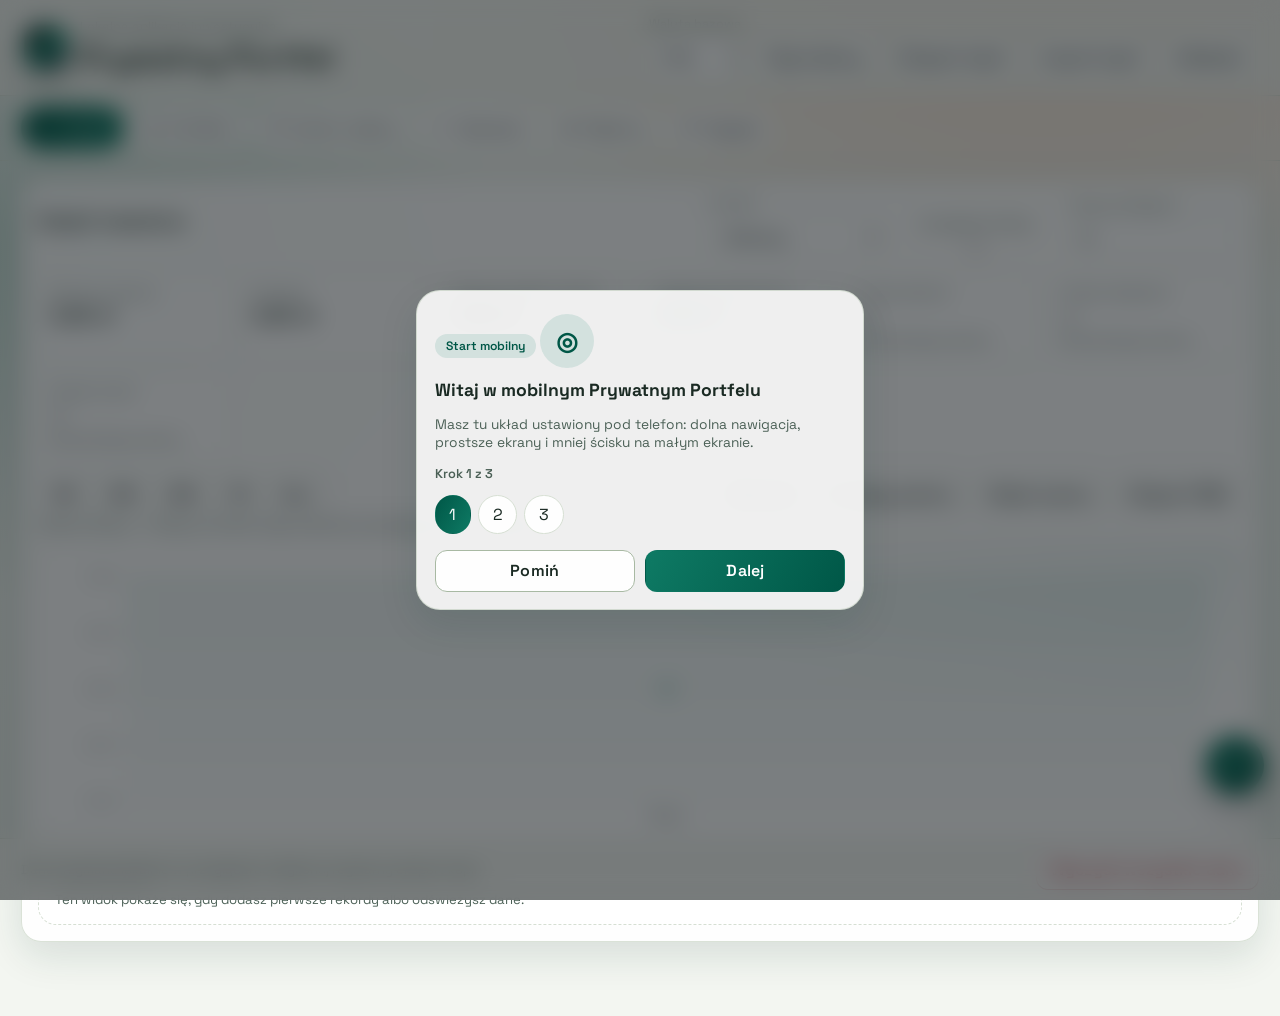
==== web/index.html @ e9236892 "mobile: polish header and launcher icon" ====
<!doctype html>
<html lang="pl">
  <head>
    <meta charset="UTF-8" />
    <meta name="viewport" content="width=device-width, initial-scale=1.0" />
    <title>Prywatny Portfel</title>
    <link rel="preconnect" href="https://fonts.googleapis.com" />
    <link rel="preconnect" href="https://fonts.gstatic.com" crossorigin />
    <link
      href="https://fonts.googleapis.com/css2?family=Space+Grotesk:wght@400;500;700&family=IBM+Plex+Mono:wght@400;500&display=swap"
      rel="stylesheet"
    />
    <link rel="stylesheet" href="styles.css" />
  </head>
  <body>
    <div class="backdrop" aria-hidden="true"></div>
    <div id="appLoadingOverlay" class="app-loading-overlay" aria-live="polite">
      <div class="app-loading-card">
        <span class="app-loading-badge">Uruchamianie mobilki</span>
        <strong>Ładuję Twój portfel…</strong>
        <div class="skeleton-grid">
          <span class="skeleton-line"></span>
          <span class="skeleton-line short"></span>
          <span class="skeleton-card"></span>
          <span class="skeleton-card"></span>
          <span class="skeleton-card"></span>
        </div>
      </div>
    </div>
    <header class="topbar">
      <div class="brand">
        <span class="brand-mark" aria-hidden="true">P</span>
        <p class="eyebrow">Lokalna aplikacja inwestycyjna</p>
        <h1>Prywatny Portfel</h1>
      </div>
      <div class="topbar-actions">
        <label class="control">
          <span>Waluta bazowa</span>
          <select id="baseCurrencySelect">
            <option value="PLN">PLN</option>
            <option value="EUR">EUR</option>
            <option value="USD">USD</option>
            <option value="GBP">GBP</option>
            <option value="CHF">CHF</option>
          </select>
        </label>
        <button id="themeToggleBtn" class="btn secondary topbar-icon-btn" type="button" aria-pressed="false">Tryb ciemny</button>
        <button id="exportBackupBtn" class="btn secondary topbar-utility-btn">Eksport kopii</button>
        <label class="btn secondary file-btn">
          Import kopii
          <input id="importBackupInput" type="file" accept="application/json" />
        </label>
        <button id="refreshQuotesBtn" class="btn secondary topbar-icon-btn">Odśwież</button>
      </div>
    </header>

    <nav class="tabs" id="tabs">
      <button class="tab active" data-view="dashboardView" data-icon-key="dashboard">
        <span class="tab-icon" aria-hidden="true">◌</span>
        <span class="tab-label">Kokpit</span>
      </button>
      <button class="tab" data-view="portfoliosView" data-icon-key="portfolios">
        <span class="tab-icon" aria-hidden="true">◌</span>
        <span class="tab-label">Portfele</span>
      </button>
      <button class="tab" data-view="accountsView" data-icon-key="accounts">
        <span class="tab-icon" aria-hidden="true">◌</span>
        <span class="tab-label">Konta i walory</span>
      </button>
      <button class="tab" data-view="operationsView" data-icon-key="operations">
        <span class="tab-icon" aria-hidden="true">◌</span>
        <span class="tab-label">Operacje</span>
      </button>
      <button class="tab" data-view="reportsView" data-icon-key="reports">
        <span class="tab-icon" aria-hidden="true">◌</span>
        <span class="tab-label">Raporty</span>
      </button>
      <button class="tab" data-view="appearanceView" data-icon-key="appearance">
        <span class="tab-icon" aria-hidden="true">◌</span>
        <span class="tab-label">Wygląd</span>
      </button>
    </nav>

    <main class="container">
      <section id="dashboardView" class="view active">
        <div class="panel">
          <div class="panel-head">
            <h2>Kokpit inwestora</h2>
            <div class="dashboard-controls">
              <label class="control inline">
                <span>Portfel</span>
                <select id="dashboardPortfolioSelect"></select>
              </label>
              <label class="control inline dashboard-inflation-toggle">
                <span>Uwzględnij inflację</span>
                <input id="dashboardInflationEnabled" type="checkbox" />
              </label>
              <label class="control inline dashboard-inflation-rate">
                <span>Roczna inflacja %</span>
                <input id="dashboardInflationRateInput" type="number" min="0" max="100" step="0.1" value="0" />
              </label>
            </div>
          </div>
          <div class="stats-grid">
            <article class="stat-card">
              <p>Wartość rynkowa</p>
              <strong id="statMarketValue">0,00 PLN</strong>
            </article>
            <article class="stat-card">
              <p>Gotówka</p>
              <strong id="statCash">0,00 PLN</strong>
            </article>
            <article class="stat-card">
              <p>Wartość majątku (netto)</p>
              <strong id="statNetWorth">0,00 PLN</strong>
            </article>
            <article class="stat-card">
              <p>Całkowity zysk/strata</p>
              <strong id="statTotalPl">0,00 PLN</strong>
            </article>
            <article class="stat-card stat-card-trend">
              <p>Zmiana dzienna</p>
              <strong id="statDailyChangePct">—</strong>
              <span id="statDailyChangeValue" class="stat-card-meta">Brak pełnego zakresu</span>
            </article>
            <article class="stat-card stat-card-trend">
              <p>Zmiana miesięczna</p>
              <strong id="statMonthlyChangePct">—</strong>
              <span id="statMonthlyChangeValue" class="stat-card-meta">Brak pełnego zakresu</span>
            </article>
            <article class="stat-card stat-card-trend">
              <p>Zmiana roczna</p>
              <strong id="statYearlyChangePct">—</strong>
              <span id="statYearlyChangeValue" class="stat-card-meta">Brak pełnego zakresu</span>
            </article>
          </div>
          <div class="chart-toolbar">
            <div id="dashboardChartRangeControls" class="chart-range-group" aria-label="Zakres wykresu kokpitu">
              <button type="button" class="btn secondary chart-range-btn" data-range-key="30">1M</button>
              <button type="button" class="btn secondary chart-range-btn" data-range-key="90">3M</button>
              <button type="button" class="btn secondary chart-range-btn" data-range-key="180">6M</button>
              <button type="button" class="btn secondary chart-range-btn" data-range-key="365">1R</button>
              <button type="button" class="btn secondary chart-range-btn active" data-range-key="all">ALL</button>
            </div>
            <div class="chart-toolbar-actions">
              <div id="dashboardChartModeControls" class="chart-mode-group" aria-label="Tryb wykresu kokpitu">
                <button type="button" class="btn secondary chart-mode-btn active" data-chart-mode="value">Wartość</button>
                <button type="button" class="btn secondary chart-mode-btn" data-chart-mode="return">% stopy zwrotu</button>
              </div>
              <button id="dashboardChartResetZoomBtn" type="button" class="btn secondary">Reset zoomu</button>
              <button id="dashboardChartExportBtn" type="button" class="btn secondary">Eksport PNG</button>
            </div>
          </div>
          <div id="dashboardChartRangeInfo" class="hint compact"></div>
          <div class="chart-wrap">
            <canvas id="dashboardChart" width="1200" height="280"></canvas>
          </div>
          <div id="dashboardDetails" class="table-wrap"></div>
        </div>
      </section>

      <section id="portfoliosView" class="view">
        <div class="grid-two">
          <article class="panel">
            <h2>Dodaj portfel</h2>
            <form id="portfolioForm" class="form-grid">
              <input type="hidden" name="editId" id="portfolioEditId" value="" />
              <label class="control">
                <span>Nazwa</span>
                <input name="name" required />
              </label>
              <label class="control">
                <span>Waluta</span>
                <select name="currency">
                  <option value="PLN">PLN</option>
                  <option value="EUR">EUR</option>
                  <option value="USD">USD</option>
                  <option value="GBP">GBP</option>
                  <option value="CHF">CHF</option>
                </select>
              </label>
              <label class="control">
                <span>Benchmark</span>
                <input name="benchmark" placeholder="np. WIG20, S&P500" />
              </label>
              <label class="control">
                <span>Cel inwestycyjny</span>
                <input name="goal" placeholder="np. emerytura 2045" />
              </label>
              <label class="control">
                <span>Portfel nadrzędny (sub-portfel)</span>
                <select name="parentId" id="portfolioParentSelect">
                  <option value="">Brak</option>
                </select>
              </label>
              <label class="control">
                <span>Bliźniaczy portfel</span>
                <select name="twinOf" id="portfolioTwinSelect">
                  <option value="">Brak</option>
                </select>
              </label>
              <label class="control">
                <span>Nazwa grupy</span>
                <input name="groupName" placeholder="np. Portfele rodzinne" />
              </label>
              <label class="control switch">
                <span>Portfel publiczny</span>
                <input name="isPublic" type="checkbox" />
              </label>
              <div class="actions-inline full">
                <button id="portfolioSubmitBtn" type="submit" class="btn">Dodaj portfel</button>
                <button id="portfolioCancelEditBtn" type="button" class="btn secondary" hidden>Anuluj edycję</button>
              </div>
            </form>
          </article>
          <article class="panel">
            <h2>Lista portfeli</h2>
            <div id="portfolioList" class="table-wrap"></div>
          </article>
        </div>
      </section>

      <section id="accountsView" class="view">
        <div class="mobile-section-switcher" aria-label="Skróty ekranów kont i walorów">
          <button type="button" class="btn secondary mobile-jump-btn" data-jump-target="accountFormPanel">Konto</button>
          <button type="button" class="btn secondary mobile-jump-btn" data-jump-target="assetFormPanel">Walor</button>
          <button type="button" class="btn secondary mobile-jump-btn" data-jump-target="accountListPanel">Lista kont</button>
          <button type="button" class="btn secondary mobile-jump-btn" data-jump-target="assetListPanel">Lista walorów</button>
        </div>
        <div class="grid-two">
          <article id="accountFormPanel" class="panel">
            <h2>Dodaj konto inwestycyjne</h2>
            <form id="accountForm" class="form-grid">
              <input type="hidden" name="editId" id="accountEditId" value="" />
              <label class="control">
                <span>Nazwa konta</span>
                <input name="name" required />
              </label>
              <label class="control">
                <span>Typ</span>
                <select name="type">
                  <option>Broker</option>
                  <option>Bank</option>
                  <option>IKE</option>
                  <option>IKZE</option>
                  <option>PPK</option>
                  <option>Krypto</option>
                  <option>Gotówkowe</option>
                </select>
              </label>
              <label class="control">
                <span>Waluta</span>
                <select name="currency">
                  <option value="PLN">PLN</option>
                  <option value="EUR">EUR</option>
                  <option value="USD">USD</option>
                  <option value="GBP">GBP</option>
                  <option value="CHF">CHF</option>
                </select>
              </label>
              <div class="actions-inline full sticky-form-actions">
                <button id="accountSubmitBtn" type="submit" class="btn">Dodaj konto</button>
                <button id="accountCancelEditBtn" type="button" class="btn secondary" hidden>Anuluj edycję</button>
              </div>
            </form>
          </article>
          <article id="assetFormPanel" class="panel">
            <h2>Dodaj walor</h2>
            <form id="assetForm" class="form-grid">
              <input type="hidden" name="editId" id="assetEditId" value="" />
              <label class="control">
                <span>Ticker</span>
                <input name="ticker" required />
              </label>
              <label class="control">
                <span>Nazwa</span>
                <input name="name" required />
              </label>
              <label class="control">
                <span>Typ waloru</span>
                <select name="type">
                  <option>Akcja</option>
                  <option>ETF</option>
                  <option>Obligacja</option>
                  <option>Fundusz</option>
                  <option>Krypto</option>
                  <option>Lokata</option>
                  <option>Pożyczka społecznościowa</option>
                  <option>Inny</option>
                </select>
              </label>
              <label class="control">
                <span>Waluta</span>
                <select name="currency">
                  <option value="PLN">PLN</option>
                  <option value="EUR">EUR</option>
                  <option value="USD">USD</option>
                  <option value="GBP">GBP</option>
                  <option value="CHF">CHF</option>
                </select>
                <small>Waluta samego waloru, np. AAPL = USD, CDR = PLN.</small>
              </label>
              <label class="control">
                <span>Cena bieżąca</span>
                <input name="currentPrice" type="number" step="0.0001" min="0" value="0" />
                <small>Aktualna cena rynkowa waloru w wybranej walucie.</small>
              </label>
              <label class="control">
                <span>Ryzyko (1-10)</span>
                <input name="risk" type="number" min="1" max="10" value="5" />
              </label>
              <label class="control">
                <span>Sektor</span>
                <input name="sector" placeholder="np. Finanse" />
              </label>
              <label class="control">
                <span>Branża</span>
                <input name="industry" placeholder="np. Bankowość" />
              </label>
              <label class="control">
                <span>Tagi (po przecinku)</span>
                <input name="tags" placeholder="np. dywidenda, growth" />
              </label>
              <label class="control">
                <span>Benchmark waloru</span>
                <input name="benchmark" placeholder="np. mWIG40" />
              </label>
              <div class="actions-inline full sticky-form-actions">
                <button id="assetSubmitBtn" type="submit" class="btn">Dodaj walor</button>
                <button id="assetCancelEditBtn" type="button" class="btn secondary" hidden>Anuluj edycję</button>
              </div>
            </form>
          </article>
        </div>

        <div class="grid-two">
          <article id="accountListPanel" class="panel">
            <h2>Konta inwestycyjne</h2>
            <div id="accountList" class="table-wrap"></div>
          </article>
          <article id="assetListPanel" class="panel">
            <h2>Walory</h2>
            <div id="assetList" class="table-wrap"></div>
          </article>
        </div>
      </section>

      <section id="operationsView" class="view">
        <div class="panel operations-mobile-header">
          <div class="panel-head">
            <div>
              <h2>Operacje</h2>
              <p class="muted">Najpierw dodaj, potem sprawdź historię. Import i cykliczne są schowane głębiej, żeby ekran nie był przeładowany.</p>
            </div>
          </div>
          <div class="operations-summary-strip">
            <article class="operations-summary-card">
              <span>Operacje</span>
              <strong id="operationsSummaryCount">0</strong>
            </article>
            <article class="operations-summary-card">
              <span>Cykliczne</span>
              <strong id="operationsSummaryRecurringCount">0</strong>
            </article>
            <article class="operations-summary-card">
              <span>Ostatnia data</span>
              <strong id="operationsSummaryLastDate">-</strong>
            </article>
          </div>
          <div class="operations-pane-nav" aria-label="Nawigacja operacji">
            <button type="button" class="btn secondary operation-pane-btn active" data-operation-pane-target="add">Dodaj</button>
            <button type="button" class="btn secondary operation-pane-btn" data-operation-pane-target="history">Historia</button>
            <button type="button" class="btn secondary operation-pane-btn" data-operation-pane-target="import">Import</button>
            <button type="button" class="btn secondary operation-pane-btn" data-operation-pane-target="recurring">Cykliczne</button>
          </div>
        </div>

        <div class="mobile-section-switcher" aria-label="Skróty ekranu operacji">
          <button type="button" class="btn secondary mobile-jump-btn" data-jump-target="quickOperationPanel">Szybki start</button>
          <button type="button" class="btn secondary mobile-jump-btn" data-jump-target="operationHistoryPanel">Historia</button>
          <button type="button" class="btn secondary mobile-jump-btn" data-jump-target="operationImportPanel">Import</button>
          <button type="button" class="btn secondary mobile-jump-btn" data-jump-target="recurringOperationsPanel">Cykliczne</button>
        </div>

        <section class="operation-pane active" data-operation-pane="add">
          <article id="quickOperationPanel" class="panel quick-operation-panel">
            <div class="panel-head">
              <div>
                <h2>Szybka operacja</h2>
                <p class="muted">Jednym kliknięciem ustawiamy prosty formularz pod gotówkę, kupno albo sprzedaż.</p>
              </div>
            </div>
            <div class="quick-operation-grid">
              <button type="button" class="btn quick-operation-btn" data-quick-operation="cash">+ Gotówka</button>
              <button type="button" class="btn secondary quick-operation-btn" data-quick-operation="buy">Kupno</button>
              <button type="button" class="btn secondary quick-operation-btn" data-quick-operation="sell">Sprzedaż</button>
            </div>
            <div id="quickOperationInfo" class="hint"></div>
          </article>

          <article id="operationFormPanel" class="panel">
            <h2>Dodaj operację</h2>
            <p class="muted operations-mobile-copy">Na telefonie najczęściej wystarczą: typ, portfel, konto, kwota i ewentualnie walor.</p>
            <form id="operationForm" class="form-grid">
              <input type="hidden" name="editId" id="operationEditId" value="" />
              <label class="control">
                <span>Data</span>
                <input type="date" name="date" required />
              </label>
              <label class="control">
                <span>Typ operacji</span>
                <select name="type" id="operationTypeSelect"></select>
              </label>
              <label class="control">
                <span>Portfel</span>
                <select name="portfolioId" id="operationPortfolioSelect"></select>
              </label>
              <label class="control">
                <span>Konto</span>
                <select name="accountId" id="operationAccountSelect"></select>
              </label>
              <label class="control">
                <span>Walor (źródło)</span>
                <select name="assetId" id="operationAssetSelect">
                  <option value="">Brak</option>
                </select>
              </label>
              <label class="control">
                <span>Walor docelowy (konwersja)</span>
                <select name="targetAssetId" id="operationTargetAssetSelect">
                  <option value="">Brak</option>
                </select>
              </label>
              <label class="control">
                <span>Ilość</span>
                <input type="number" name="quantity" step="0.00000001" />
              </label>
              <label class="control">
                <span>Ilość docelowa</span>
                <input type="number" name="targetQuantity" step="0.00000001" />
              </label>
              <label class="control">
                <span>Cena</span>
                <input type="number" name="price" step="0.0001" />
                <small>Cena zakupu albo sprzedaży jednej sztuki waloru.</small>
              </label>
              <label class="control">
                <span>Kwota gotówkowa</span>
                <input type="number" name="amount" step="0.01" />
                <small>Łączna kwota operacji. Przy kupnie/sprzedaży może zostać wyliczona z ceny i ilości.</small>
              </label>
              <label class="control">
                <span>Prowizja</span>
                <input type="number" name="fee" step="0.01" />
              </label>
              <label class="control">
                <span>Waluta</span>
                <select name="currency">
                  <option value="PLN">PLN</option>
                  <option value="EUR">EUR</option>
                  <option value="USD">USD</option>
                  <option value="GBP">GBP</option>
                  <option value="CHF">CHF</option>
                </select>
                <small>Waluta operacji. Wartość portfela i wykres są przeliczane na walutę bazową.</small>
              </label>
              <label class="control">
                <span>Tagi (po przecinku)</span>
                <input name="tags" />
              </label>
              <label class="control full">
                <span>Notatka</span>
                <textarea name="note" rows="2"></textarea>
              </label>
              <div class="actions-inline full sticky-form-actions">
                <button id="operationSubmitBtn" type="submit" class="btn">Dodaj operację</button>
                <button id="operationCancelEditBtn" type="button" class="btn secondary" hidden>Anuluj edycję</button>
              </div>
            </form>
          </article>
        </section>

        <section class="operation-pane" data-operation-pane="import">
          <article id="operationImportPanel" class="panel">
            <h2>Import operacji</h2>
            <p class="muted operations-mobile-copy">Używaj tego, gdy chcesz wrzucić większą partię danych. Na co dzień szybsza będzie opcja `Dodaj` albo `+` na dole ekranu.</p>
            <p class="muted">
              Obsługiwane nagłówki: date,type,portfolio,account,asset,targetAsset,quantity,targetQuantity,price,amount,fee,currency,tags,note
            </p>
            <label class="btn secondary file-btn">
              Import CSV
              <input id="csvImportInput" type="file" accept=".csv,text/csv" />
            </label>
            <h3>Import brokera (backend)</h3>
            <div class="actions-inline">
              <label class="control inline">
                <span>Broker</span>
                <select id="brokerSelect">
                  <option value="generic">Generic</option>
                  <option value="xtb">XTB</option>
                  <option value="mbank">mBank</option>
                  <option value="degiro">DEGIRO</option>
                  <option value="ibkr">IBKR</option>
                  <option value="bossa">BOSSA</option>
                </select>
              </label>
              <label class="btn secondary file-btn">
                CSV brokera
                <input id="brokerCsvInput" type="file" accept=".csv,text/csv" />
              </label>
            </div>
            <div id="brokerImportInfo" class="hint"></div>
            <h3>Import operacji z maila</h3>
            <textarea
              id="mailImportText"
              rows="8"
              placeholder="Wklej treść maila z tabelą CSV lub liniami w formacie: date;type;amount;..."
            ></textarea>
            <button id="mailImportBtn" class="btn secondary">Importuj z treści</button>
          </article>
        </section>

        <section class="operation-pane" data-operation-pane="recurring">
          <article id="recurringOperationsPanel" class="panel">
            <h2>Operacje cykliczne</h2>
            <p class="muted operations-mobile-copy">To sekcja do stałych wpłat i automatycznych zakupów. Na telefonie trzymamy ją osobno, żeby zwykłe operacje były szybsze.</p>
            <form id="recurringForm" class="form-grid">
              <input type="hidden" name="editId" id="recurringEditId" value="" />
              <label class="control">
                <span>Nazwa</span>
                <input name="name" required />
              </label>
              <label class="control">
                <span>Typ</span>
                <select name="type" id="recurringTypeSelect"></select>
              </label>
              <label class="control">
                <span>Częstotliwość</span>
                <select name="frequency">
                  <option value="monthly">Miesięcznie</option>
                  <option value="weekly">Co tydzień</option>
                  <option value="quarterly">Kwartalnie</option>
                </select>
              </label>
              <label class="control">
                <span>Start</span>
                <input type="date" name="startDate" required />
              </label>
              <label class="control">
                <span>Kwota</span>
                <input type="number" name="amount" step="0.01" required />
              </label>
              <label class="control">
                <span>Portfel</span>
                <select name="portfolioId" id="recurringPortfolioSelect"></select>
              </label>
              <label class="control">
                <span>Konto</span>
                <select name="accountId" id="recurringAccountSelect"></select>
              </label>
              <label class="control">
                <span>Walor</span>
                <select name="assetId" id="recurringAssetSelect">
                  <option value="">Brak</option>
                </select>
              </label>
              <div class="actions-inline full sticky-form-actions">
                <button id="recurringSubmitBtn" type="submit" class="btn">Dodaj cykliczną</button>
                <button id="recurringCancelEditBtn" type="button" class="btn secondary" hidden>Anuluj edycję</button>
              </div>
            </form>
            <div class="stack operations-mobile-stack">
              <button id="runRecurringBtn" class="btn">Wygeneruj zaległe operacje</button>
              <div id="recurringList" class="table-wrap"></div>
            </div>
          </article>
        </section>

        <section class="operation-pane" data-operation-pane="history">
          <article id="operationHistoryPanel" class="panel">
            <div class="panel-head">
              <div>
                <h2>Historia operacji</h2>
                <p class="muted operations-mobile-copy">Filtrowanie jest schowane niżej, żeby od razu było widać listę operacji.</p>
              </div>
              <button id="operationHistoryResetBtn" type="button" class="btn secondary">Wyczyść</button>
            </div>
            <details class="operations-filter-sheet">
              <summary>Filtry historii</summary>
              <div class="form-step-grid operations-filter-grid">
                <label class="control inline">
                  <span>Szukaj</span>
                  <input id="operationHistorySearchInput" type="search" placeholder="Ticker, typ, notatka, tag..." />
                </label>
                <label class="control inline">
                  <span>Data od</span>
                  <input id="operationHistoryDateFromInput" type="date" />
                </label>
                <label class="control inline">
                  <span>Data do</span>
                  <input id="operationHistoryDateToInput" type="date" />
                </label>
                <label class="control inline">
                  <span>Typ</span>
                  <select id="operationHistoryTypeSelect"></select>
                </label>
                <label class="control inline">
                  <span>Portfel</span>
                  <select id="operationHistoryPortfolioSelect"></select>
                </label>
                <label class="control inline">
                  <span>Konto</span>
                  <select id="operationHistoryAccountSelect"></select>
                </label>
                <label class="control inline">
                  <span>Kwota od</span>
                  <input id="operationHistoryAmountMinInput" type="number" step="0.01" placeholder="0.00" />
                </label>
                <label class="control inline">
                  <span>Kwota do</span>
                  <input id="operationHistoryAmountMaxInput" type="number" step="0.01" placeholder="0.00" />
                </label>
              </div>
            </details>
            <div id="operationHistoryInfo" class="hint"></div>
            <div id="operationList" class="table-wrap"></div>
          </article>
        </section>
      </section>

      <section id="reportsView" class="view">
        <article class="panel">
          <div class="panel-head">
            <h2>Raporty</h2>
            <div class="actions-inline">
              <label class="control inline">
                <span>Portfel</span>
                <select id="reportPortfolioSelect"></select>
              </label>
              <label class="control inline">
                <span>Raport</span>
                <select id="reportSelect"></select>
              </label>
              <button id="generateReportBtn" class="btn">Generuj</button>
            </div>
          </div>
          <div id="reportInfo" class="hint"></div>
          <div class="chart-toolbar">
            <div id="reportChartRangeControls" class="chart-range-group" aria-label="Zakres wykresu raportu">
              <button type="button" class="btn secondary chart-range-btn" data-range-key="30">1M</button>
              <button type="button" class="btn secondary chart-range-btn" data-range-key="90">3M</button>
              <button type="button" class="btn secondary chart-range-btn" data-range-key="180">6M</button>
              <button type="button" class="btn secondary chart-range-btn" data-range-key="365">1R</button>
              <button type="button" class="btn secondary chart-range-btn active" data-range-key="all">ALL</button>
            </div>
            <div class="chart-toolbar-actions">
              <div id="reportChartModeControls" class="chart-mode-group" aria-label="Tryb wykresu raportu">
                <button type="button" class="btn secondary chart-mode-btn active" data-chart-mode="value">Wartość</button>
                <button type="button" class="btn secondary chart-mode-btn" data-chart-mode="return">% stopy zwrotu</button>
              </div>
              <button id="reportChartResetZoomBtn" type="button" class="btn secondary">Reset zoomu</button>
              <button id="reportChartExportBtn" type="button" class="btn secondary">Eksport PNG</button>
            </div>
          </div>
          <div id="reportChartRangeInfo" class="hint compact"></div>
          <div class="chart-wrap">
            <canvas id="reportChart" width="1200" height="300"></canvas>
          </div>
          <div id="reportOutput" class="table-wrap"></div>
        </article>
      </section>

      <section id="toolsView" class="view">
        <div class="grid-two">
          <article class="panel">
            <h2>Alerty</h2>
            <form id="alertForm" class="form-grid">
              <input type="hidden" name="editId" id="alertEditId" value="" />
              <label class="control">
                <span>Walor</span>
                <select name="assetId" id="alertAssetSelect"></select>
              </label>
              <label class="control">
                <span>Warunek</span>
                <select name="direction">
                  <option value="gte">Cena >=</option>
                  <option value="lte">Cena <=</option>
                </select>
              </label>
              <label class="control">
                <span>Poziom ceny</span>
                <input type="number" name="targetPrice" step="0.0001" required />
              </label>
              <div class="actions-inline full">
                <button id="alertSubmitBtn" type="submit" class="btn">Dodaj alert</button>
                <button id="alertCancelEditBtn" type="button" class="btn secondary" hidden>Anuluj edycję</button>
              </div>
            </form>
            <div class="stack">
              <button id="checkAlertsBtn" class="btn secondary">Sprawdź alerty</button>
              <div id="alertList" class="table-wrap"></div>
            </div>
          </article>

          <article class="panel">
            <h2>Notatki i strategie</h2>
            <form id="noteForm" class="form-grid">
              <label class="control full">
                <span>Notatka użytkownika</span>
                <textarea name="content" rows="3" required></textarea>
              </label>
              <button type="submit" class="btn">Dodaj notatkę</button>
            </form>
            <form id="strategyForm" class="form-grid">
              <label class="control">
                <span>Nazwa strategii</span>
                <input name="name" required />
              </label>
              <label class="control full">
                <span>Opis strategii</span>
                <textarea name="description" rows="3" required></textarea>
              </label>
              <button type="submit" class="btn">Dodaj strategię</button>
            </form>
            <div id="notesList" class="table-wrap"></div>
            <div id="strategyList" class="table-wrap"></div>
          </article>
        </div>

        <div class="grid-two">
          <article class="panel">
            <div class="panel-head">
              <h2>Skaner i sygnały</h2>
              <label class="control inline">
                <span>Portfel</span>
                <select id="toolsPortfolioSelect"></select>
              </label>
            </div>
            <form id="scannerForm" class="form-grid">
              <label class="control">
                <span>Min score</span>
                <input name="minScore" type="number" step="0.01" value="0" />
              </label>
              <label class="control">
                <span>Max ryzyko (1-10)</span>
                <input name="maxRisk" type="number" step="0.01" min="1" max="10" value="10" />
              </label>
              <label class="control">
                <span>Sektor</span>
                <input name="sector" placeholder="np. Tech" />
              </label>
              <label class="control">
                <span>Min cena</span>
                <input name="minPrice" type="number" step="0.0001" value="0" />
              </label>
              <button type="submit" class="btn">Uruchom skaner</button>
            </form>
            <div id="scannerInfo" class="hint"></div>
            <div id="scannerList" class="table-wrap"></div>
            <hr />
            <div class="panel-head">
              <h3>Sygnały AT</h3>
              <button id="refreshSignalsBtn" class="btn secondary">Odśwież sygnały</button>
            </div>
            <div id="signalsInfo" class="hint"></div>
            <div id="signalsList" class="table-wrap"></div>
          </article>

          <article class="panel">
            <div class="panel-head">
              <h2>Kalendarium i rekomendacje</h2>
              <button id="refreshRecommendationsBtn" class="btn secondary">Rekomendacje</button>
            </div>
            <form id="calendarForm" class="form-grid">
              <label class="control">
                <span>Horyzont (dni)</span>
                <input name="days" type="number" min="1" max="365" value="60" />
              </label>
              <button type="submit" class="btn">Pobierz kalendarium</button>
            </form>
            <div id="calendarInfo" class="hint"></div>
            <div id="calendarList" class="table-wrap"></div>
            <hr />
            <div id="recommendationsInfo" class="hint"></div>
            <div id="recommendationsList" class="table-wrap"></div>
            <hr />
            <div class="panel-head">
              <h3>Workflow alertów</h3>
              <button id="runAlertWorkflowBtn" class="btn">Uruchom workflow</button>
            </div>
            <div id="alertWorkflowInfo" class="hint"></div>
            <div id="alertWorkflowList" class="table-wrap"></div>
            <hr />
            <h3>Realtime (cron + webhook)</h3>
            <form id="realtimeConfigForm" class="form-grid">
              <label class="control switch">
                <span>Cron aktywny</span>
                <input name="enabled" type="checkbox" />
              </label>
              <label class="control switch">
                <span>Auto-refresh notowań</span>
                <input name="autoRefreshQuotes" type="checkbox" checked />
              </label>
              <label class="control">
                <span>Interwał (min)</span>
                <input name="intervalMinutes" type="number" min="1" max="1440" value="15" />
              </label>
              <label class="control">
                <span>Sekret webhook</span>
                <input name="webhookSecret" placeholder="np. moje-haslo-webhook" />
              </label>
              <button type="submit" class="btn">Zapisz realtime</button>
            </form>
            <div class="actions-inline">
              <button id="runRealtimeNowBtn" class="btn secondary">Uruchom teraz</button>
              <button id="startRealtimeBtn" class="btn secondary">Start cron</button>
              <button id="stopRealtimeBtn" class="btn secondary">Stop cron</button>
            </div>
            <div id="realtimeInfo" class="hint"></div>
            <code id="webhookUrl" class="hint"></code>
            <hr />
            <h3>Powiadomienia</h3>
            <form id="notificationConfigForm" class="form-grid">
              <label class="control switch">
                <span>Powiadomienia aktywne</span>
                <input name="enabled" type="checkbox" />
              </label>
              <label class="control">
                <span>Cooldown (min)</span>
                <input name="cooldownMinutes" type="number" min="1" max="10080" value="60" />
              </label>
              <label class="control switch">
                <span>Email aktywny</span>
                <input name="emailEnabled" type="checkbox" />
              </label>
              <label class="control">
                <span>SMTP host</span>
                <input name="smtpHost" placeholder="smtp.gmail.com" />
              </label>
              <label class="control">
                <span>SMTP port</span>
                <input name="smtpPort" type="number" value="587" />
              </label>
              <label class="control">
                <span>Email user</span>
                <input name="smtpUsername" />
              </label>
              <label class="control">
                <span>Email hasło</span>
                <input name="smtpPassword" type="password" />
              </label>
              <label class="control">
                <span>Email from</span>
                <input name="smtpFrom" />
              </label>
              <label class="control">
                <span>Email to</span>
                <input name="smtpTo" />
              </label>
              <label class="control switch">
                <span>SMTP STARTTLS</span>
                <input name="smtpUseTls" type="checkbox" checked />
              </label>
              <label class="control switch">
                <span>Telegram aktywny</span>
                <input name="telegramEnabled" type="checkbox" />
              </label>
              <label class="control">
                <span>Telegram bot token</span>
                <input name="telegramBotToken" type="password" />
              </label>
              <label class="control">
                <span>Telegram chat ID</span>
                <input name="telegramChatId" />
              </label>
              <button type="submit" class="btn">Zapisz powiadomienia</button>
            </form>
            <div class="actions-inline">
              <button id="testNotificationBtn" class="btn secondary">Test powiadomienia</button>
            </div>
            <div id="notificationInfo" class="hint"></div>
            <div id="notificationHistoryList" class="table-wrap"></div>
          </article>
        </div>

        <div class="grid-two">
          <article class="panel">
            <h2>Zobowiązania</h2>
            <form id="liabilityForm" class="form-grid">
              <input type="hidden" name="editId" id="liabilityEditId" value="" />
              <label class="control">
                <span>Nazwa</span>
                <input name="name" required />
              </label>
              <label class="control">
                <span>Kwota</span>
                <input type="number" name="amount" step="0.01" required />
              </label>
              <label class="control">
                <span>Waluta</span>
                <select name="currency">
                  <option value="PLN">PLN</option>
                  <option value="EUR">EUR</option>
                  <option value="USD">USD</option>
                  <option value="GBP">GBP</option>
                  <option value="CHF">CHF</option>
                </select>
              </label>
              <label class="control">
                <span>Oprocentowanie roczne (%)</span>
                <input type="number" name="rate" step="0.01" />
              </label>
              <label class="control">
                <span>Termin</span>
                <input type="date" name="dueDate" />
              </label>
              <div class="actions-inline full">
                <button id="liabilitySubmitBtn" type="submit" class="btn">Dodaj zobowiązanie</button>
                <button id="liabilityCancelEditBtn" type="button" class="btn secondary" hidden>Anuluj edycję</button>
              </div>
            </form>
            <div id="liabilityList" class="table-wrap"></div>
          </article>

          <article class="panel">
            <h2>Podatki</h2>
            <form id="taxForm" class="form-grid">
              <label class="control">
                <span>Zrealizowany zysk</span>
                <input type="number" name="realized" step="0.01" required />
              </label>
              <label class="control">
                <span>Dywidendy</span>
                <input type="number" name="dividends" step="0.01" value="0" />
              </label>
              <label class="control">
                <span>Koszty (prowizje)</span>
                <input type="number" name="costs" step="0.01" value="0" />
              </label>
              <label class="control">
                <span>Stawka podatku (%)</span>
                <input type="number" name="rate" step="0.01" value="19" />
              </label>
              <button type="submit" class="btn">Oblicz podatek</button>
            </form>
            <div id="taxOutput" class="hint"></div>
            <div id="toolCatalog" class="table-wrap"></div>
          </article>
        </div>

        <div class="grid-two">
          <article class="panel">
            <h2>Wykresy świecowe i TradingView</h2>
            <form id="candlesForm" class="form-grid">
              <label class="control">
                <span>Ticker</span>
                <input name="ticker" id="candlesTickerInput" placeholder="np. PKO.PL, AAPL.US" required />
              </label>
              <label class="control">
                <span>Liczba świec</span>
                <input name="limit" type="number" min="20" max="3000" value="180" />
              </label>
              <button type="submit" class="btn">Pobierz świece</button>
            </form>
            <div class="actions-inline">
              <button id="openTradingviewBtn" class="btn secondary">Otwórz TradingView</button>
              <button id="candlesChartExportBtn" type="button" class="btn secondary">Eksport PNG</button>
            </div>
            <div id="candlesInfo" class="hint"></div>
            <div class="chart-wrap">
              <canvas id="candlesChart" width="1200" height="300"></canvas>
            </div>
            <div class="actions-inline">
              <label class="control inline">
                <span>Zoom (liczba świec)</span>
                <input id="candlesWindowInput" type="range" min="20" max="300" step="1" value="120" />
              </label>
              <label class="control inline">
                <span>Przesunięcie</span>
                <input id="candlesOffsetInput" type="range" min="0" max="0" step="1" value="0" />
              </label>
              <button id="candlesResetZoomBtn" class="btn secondary">Reset zoomu</button>
            </div>
            <div id="candlesRangeInfo" class="hint"></div>
            <div id="candlesTable" class="table-wrap"></div>
          </article>

          <article class="panel">
            <h2>Catalyst, fundusze, ESPI</h2>
            <div class="actions-inline">
              <button id="refreshCatalystBtn" class="btn">Analiza obligacji Catalyst</button>
              <button id="refreshFundsRankingBtn" class="btn secondary">Ranking funduszy</button>
            </div>
            <div id="catalystInfo" class="hint"></div>
            <div id="catalystTable" class="table-wrap"></div>
            <hr />
            <div id="fundsRankingInfo" class="hint"></div>
            <div id="fundsRankingTable" class="table-wrap"></div>
            <hr />
            <form id="espiForm" class="form-grid">
              <label class="control">
                <span>Szukaj ESPI/EBI</span>
                <input name="query" placeholder="np. PKO, dywidenda, buyback" />
              </label>
              <label class="control">
                <span>Limit</span>
                <input name="limit" type="number" min="5" max="200" value="40" />
              </label>
              <button type="submit" class="btn">Pobierz komunikaty ESPI</button>
            </form>
            <div id="espiInfo" class="hint"></div>
            <div id="espiTable" class="table-wrap"></div>
          </article>
        </div>

        <div class="grid-two">
          <article class="panel">
            <h2>Podatki specjalistyczne</h2>
            <h3>Optymalizuj podatek</h3>
            <form id="taxOptimizeForm" class="form-grid">
              <label class="control">
                <span>Zysk zrealizowany</span>
                <input name="realizedGain" type="number" step="0.01" value="0" />
              </label>
              <label class="control">
                <span>Strata zrealizowana</span>
                <input name="realizedLoss" type="number" step="0.01" value="0" />
              </label>
              <label class="control">
                <span>Dywidendy</span>
                <input name="dividends" type="number" step="0.01" value="0" />
              </label>
              <label class="control">
                <span>Koszty</span>
                <input name="costs" type="number" step="0.01" value="0" />
              </label>
              <label class="control">
                <span>Stawka (%)</span>
                <input name="taxRatePct" type="number" step="0.01" value="19" />
              </label>
              <button type="submit" class="btn">Policz optymalizację</button>
            </form>
            <div id="taxOptimizeOutput" class="hint"></div>
            <hr />
            <h3>Podatek od dywidend zagranicznych</h3>
            <form id="foreignDividendTaxForm" class="form-grid">
              <label class="control">
                <span>Dywidenda brutto</span>
                <input name="grossDividend" type="number" step="0.01" value="0" />
              </label>
              <label class="control">
                <span>Podatek za granicą (%)</span>
                <input name="foreignWithholdingPct" type="number" step="0.01" value="15" />
              </label>
              <label class="control">
                <span>Polska stawka (%)</span>
                <input name="localTaxPct" type="number" step="0.01" value="19" />
              </label>
              <label class="control">
                <span>Limit kredytu umowy (%)</span>
                <input name="treatyCreditCapPct" type="number" step="0.01" value="15" />
              </label>
              <button type="submit" class="btn">Policz dywidendy zagraniczne</button>
            </form>
            <div id="foreignDividendTaxOutput" class="hint"></div>
            <hr />
            <h3>Podatek od kryptowalut</h3>
            <form id="cryptoTaxForm" class="form-grid">
              <label class="control">
                <span>Przychód</span>
                <input name="proceeds" type="number" step="0.01" value="0" />
              </label>
              <label class="control">
                <span>Koszt nabycia</span>
                <input name="acquisitionCost" type="number" step="0.01" value="0" />
              </label>
              <label class="control">
                <span>Koszty transakcyjne</span>
                <input name="transactionCosts" type="number" step="0.01" value="0" />
              </label>
              <label class="control">
                <span>Strata z lat ubiegłych</span>
                <input name="carryForwardLoss" type="number" step="0.01" value="0" />
              </label>
              <button type="submit" class="btn">Policz podatek krypto</button>
            </form>
            <div id="cryptoTaxOutput" class="hint"></div>
            <hr />
            <h3>Podatek od odsetek zagranicznych</h3>
            <form id="foreignInterestTaxForm" class="form-grid">
              <label class="control">
                <span>Odsetki brutto</span>
                <input name="grossInterest" type="number" step="0.01" value="0" />
              </label>
              <label class="control">
                <span>Podatek za granicą (%)</span>
                <input name="foreignWithholdingPct" type="number" step="0.01" value="0" />
              </label>
              <label class="control">
                <span>Polska stawka (%)</span>
                <input name="localTaxPct" type="number" step="0.01" value="19" />
              </label>
              <label class="control">
                <span>Limit kredytu umowy (%)</span>
                <input name="treatyCreditCapPct" type="number" step="0.01" value="15" />
              </label>
              <button type="submit" class="btn">Policz odsetki zagraniczne</button>
            </form>
            <div id="foreignInterestTaxOutput" class="hint"></div>
            <hr />
            <h3>Podatek od odsetek obligacji</h3>
            <form id="bondInterestTaxForm" class="form-grid">
              <label class="control">
                <span>Odsetki kuponowe</span>
                <input name="couponInterest" type="number" step="0.01" value="0" />
              </label>
              <label class="control">
                <span>Zysk dyskontowy</span>
                <input name="discountGain" type="number" step="0.01" value="0" />
              </label>
              <label class="control">
                <span>Koszty</span>
                <input name="costs" type="number" step="0.01" value="0" />
              </label>
              <label class="control">
                <span>Stawka (%)</span>
                <input name="taxRatePct" type="number" step="0.01" value="19" />
              </label>
              <button type="submit" class="btn">Policz odsetki obligacji</button>
            </form>
            <div id="bondInterestTaxOutput" class="hint"></div>
          </article>

          <article class="panel">
            <h2>Forum spółek</h2>
            <form id="forumForm" class="form-grid">
              <label class="control">
                <span>Ticker</span>
                <input name="ticker" placeholder="np. PKO" />
              </label>
              <label class="control">
                <span>Autor</span>
                <input name="author" placeholder="np. Ja" />
              </label>
              <label class="control full">
                <span>Treść wpisu</span>
                <textarea name="content" rows="3" required></textarea>
              </label>
              <button type="submit" class="btn">Dodaj wpis</button>
            </form>
            <form id="forumFilterForm" class="form-grid">
              <label class="control">
                <span>Filtr ticker</span>
                <input name="ticker" id="forumFilterTicker" placeholder="wszystkie" />
              </label>
              <button type="submit" class="btn secondary">Odśwież forum</button>
            </form>
            <div id="forumInfo" class="hint"></div>
            <div id="forumList" class="table-wrap"></div>
          </article>
        </div>

        <div class="grid-two">
          <article class="panel">
            <h2>Exercise price i opcje</h2>
            <form id="optionCalcForm" class="form-grid">
              <label class="control">
                <span>Ticker</span>
                <input name="ticker" placeholder="np. PKO" />
              </label>
              <label class="control">
                <span>Typ opcji</span>
                <select name="optionType">
                  <option value="call">CALL</option>
                  <option value="put">PUT</option>
                </select>
              </label>
              <label class="control">
                <span>Strike</span>
                <input name="strike" type="number" step="0.0001" value="0" />
              </label>
              <label class="control">
                <span>Premia</span>
                <input name="premium" type="number" step="0.0001" value="0" />
              </label>
              <label class="control">
                <span>Spot</span>
                <input name="spotPrice" type="number" step="0.0001" value="0" />
              </label>
              <label class="control">
                <span>Kontrakty</span>
                <input name="contracts" type="number" step="1" value="1" />
              </label>
              <label class="control">
                <span>Mnożnik</span>
                <input name="multiplier" type="number" step="1" value="100" />
              </label>
              <button type="submit" class="btn">Oblicz exercise price</button>
            </form>
            <div id="optionCalcOutput" class="hint"></div>
            <hr />
            <h3>Pozycje opcyjne</h3>
            <form id="optionPositionForm" class="form-grid">
              <label class="control">
                <span>Ticker</span>
                <input name="ticker" required />
              </label>
              <label class="control">
                <span>Typ</span>
                <select name="optionType">
                  <option value="call">CALL</option>
                  <option value="put">PUT</option>
                </select>
              </label>
              <label class="control">
                <span>Strike</span>
                <input name="strike" type="number" step="0.0001" required />
              </label>
              <label class="control">
                <span>Premia</span>
                <input name="premium" type="number" step="0.0001" required />
              </label>
              <label class="control">
                <span>Data wygaśnięcia</span>
                <input name="expiryDate" type="date" />
              </label>
              <label class="control">
                <span>Kontrakty</span>
                <input name="contracts" type="number" step="1" value="1" />
              </label>
              <label class="control">
                <span>Mnożnik</span>
                <input name="multiplier" type="number" step="1" value="100" />
              </label>
              <label class="control">
                <span>Cena instrumentu bazowego</span>
                <input name="underlyingPrice" type="number" step="0.0001" value="0" />
              </label>
              <button type="submit" class="btn">Dodaj pozycję opcyjną</button>
            </form>
            <div class="actions-inline">
              <button id="refreshOptionPositionsBtn" class="btn secondary">Odśwież pozycje opcyjne</button>
            </div>
            <div id="optionPositionsInfo" class="hint"></div>
            <div id="optionPositionsList" class="table-wrap"></div>
          </article>

          <article class="panel">
            <h2>Portfel wzorcowy i portfele publiczne</h2>
            <form id="modelPortfolioForm" class="form-grid">
              <label class="control">
                <span>Nazwa portfela wzorcowego</span>
                <input name="name" value="Portfel wzorcowy" />
              </label>
              <label class="control full">
                <span>Wagi (ticker:waga%)</span>
                <textarea
                  id="modelPortfolioWeightsInput"
                  name="weightsText"
                  rows="6"
                  placeholder="PKO:25&#10;CDR:20&#10;SPY.US:30&#10;BOND.PL:25"
                ></textarea>
              </label>
              <button type="submit" class="btn">Zapisz portfel wzorcowy</button>
            </form>
            <div class="actions-inline">
              <button id="compareModelPortfolioBtn" class="btn secondary">Porównaj z moim portfelem</button>
            </div>
            <div id="modelPortfolioInfo" class="hint"></div>
            <div id="modelPortfolioTable" class="table-wrap"></div>
            <hr />
            <div class="actions-inline">
              <button id="refreshPublicPortfoliosBtn" class="btn secondary">Odśwież portfele publiczne</button>
            </div>
            <div id="publicPortfoliosInfo" class="hint"></div>
            <div id="publicPortfoliosTable" class="table-wrap"></div>
          </article>
        </div>
      </section>

      <section id="appearanceView" class="view">
        <div class="grid-two">
          <article class="panel">
            <div class="panel-head">
              <div>
                <h2>Skórki i czytelność</h2>
                <p class="muted">
                  Dopasuj aplikację pod siebie. Zmiany zapisują się lokalnie i są przenoszone razem z kopią danych.
                </p>
              </div>
              <button id="appearanceResetBtn" type="button" class="btn secondary">Przywróć domyślne</button>
            </div>
            <h3>Wybór skórki</h3>
            <div id="appearanceThemeGrid" class="appearance-grid"></div>
            <h3>Zestaw ikon</h3>
            <div id="appearanceIconGrid" class="appearance-grid compact"></div>
            <h3>Rozmiar czcionki</h3>
            <div id="appearanceFontGrid" class="appearance-grid compact"></div>
            <p id="appearanceSummary" class="hint"></p>
          </article>
          <article class="panel">
            <h2>Podgląd na żywo</h2>
            <p class="muted">
              Podgląd pokazuje zakładki, przyciski, badge i fragment kokpitu w aktualnie wybranej stylistyce.
            </p>
            <div id="appearancePreview" class="appearance-preview-shell"></div>
          </article>
        </div>
      </section>

    </main>

    <nav id="bottomNav" class="bottom-nav" aria-label="Nawigacja mobilna">
      <button class="bottom-nav-tab active" data-view="dashboardView">
        <span class="bottom-nav-icon">◎</span>
        <span>Kokpit</span>
      </button>
      <button class="bottom-nav-tab" data-view="portfoliosView">
        <span class="bottom-nav-icon">▥</span>
        <span>Portfele</span>
      </button>
      <button class="bottom-nav-tab" data-view="accountsView">
        <span class="bottom-nav-icon">⌘</span>
        <span>Konta</span>
      </button>
      <button class="bottom-nav-tab" data-view="operationsView">
        <span class="bottom-nav-icon">⇄</span>
        <span>Operacje</span>
      </button>
      <button class="bottom-nav-tab" data-view="reportsView">
        <span class="bottom-nav-icon">◉</span>
        <span>Raporty</span>
      </button>
      <button id="moreNavBtn" class="bottom-nav-tab" type="button">
        <span class="bottom-nav-icon">✶</span>
        <span>Więcej</span>
      </button>
    </nav>

    <div id="moreSheetBackdrop" class="sheet-backdrop" hidden></div>
    <aside id="moreSheet" class="more-sheet" hidden>
      <div class="more-sheet-head">
        <strong>Więcej</strong>
        <button id="closeMoreSheetBtn" type="button" class="btn secondary">Zamknij</button>
      </div>
      <div class="more-sheet-grid">
        <button type="button" class="more-sheet-btn" data-view="appearanceView">Wygląd</button>
      </div>
    </aside>

    <button id="fabQuickAddBtn" class="mobile-fab" type="button" aria-label="Szybko dodaj operację">
      <span>+</span>
    </button>
    <div id="fabMenuBackdrop" class="sheet-backdrop" hidden></div>
    <aside id="fabMenu" class="fab-menu" hidden>
      <div class="more-sheet-head">
        <strong>Szybka operacja</strong>
        <button id="closeFabMenuBtn" type="button" class="btn secondary">Zamknij</button>
      </div>
      <div class="fab-menu-grid">
        <button type="button" class="fab-menu-btn" data-quick-operation="cash">
          <span class="fab-menu-icon">+</span>
          <span>Gotówka</span>
        </button>
        <button type="button" class="fab-menu-btn" data-quick-operation="buy">
          <span class="fab-menu-icon">↗</span>
          <span>Kupno</span>
        </button>
        <button type="button" class="fab-menu-btn" data-quick-operation="sell">
          <span class="fab-menu-icon">↘</span>
          <span>Sprzedaż</span>
        </button>
      </div>
    </aside>

    <div id="recordSheetBackdrop" class="sheet-backdrop" hidden></div>
    <aside id="recordSheet" class="record-sheet" hidden>
      <div class="more-sheet-head">
        <div class="record-sheet-head">
          <strong id="recordSheetTitle">Szczegóły rekordu</strong>
          <span id="recordSheetSubtitle" class="muted">Podgląd danych</span>
        </div>
        <button id="closeRecordSheetBtn" type="button" class="btn secondary">Zamknij</button>
      </div>
      <div id="recordSheetBody" class="record-sheet-body"></div>
    </aside>

    <footer class="footer">
      <p>
        Dane trzymane lokalnie w przeglądarce. Wykonuj regularny eksport kopii.
      </p>
      <button id="resetStateBtn" class="btn danger">Wyczyść wszystkie dane</button>
    </footer>

    <template id="tableTemplate">
      <table>
        <thead></thead>
        <tbody></tbody>
      </table>
    </template>

    <div id="toastStack" class="toast-stack" aria-live="polite" aria-atomic="true"></div>

    <div id="onboardingOverlay" class="onboarding-overlay" hidden>
      <div class="onboarding-card">
        <span id="onboardingKicker" class="app-loading-badge">Start mobilny</span>
        <div id="onboardingIcon" class="onboarding-hero">◎</div>
        <h2 id="onboardingTitle">Witaj w mobilnym Prywatnym Portfelu</h2>
        <p id="onboardingBody" class="muted">
          Ta wersja jest pod telefon: dolna nawigacja, szybsze operacje i prostsza praca na małym ekranie.
        </p>
        <div id="onboardingStepMeta" class="onboarding-step-meta">Krok 1 z 3</div>
        <div class="onboarding-pills" id="onboardingPills">
          <span class="appearance-pill active">1</span>
          <span class="appearance-pill">2</span>
          <span class="appearance-pill">3</span>
        </div>
        <div class="onboarding-actions">
          <button id="onboardingSkipBtn" type="button" class="btn secondary">Pomiń</button>
          <button id="onboardingNextBtn" type="button" class="btn">Dalej</button>
        </div>
      </div>
    </div>

    <script src="app.js"></script>
  </body>
</html>
---- web/styles.css ----
:root {
  --bg: #f3f6f1;
  --panel: rgba(255, 255, 255, 0.88);
  --panel-strong: rgba(255, 255, 255, 0.96);
  --panel-border: rgba(168, 185, 163, 0.42);
  --surface-soft: rgba(255, 255, 255, 0.78);
  --surface-strong: rgba(255, 255, 255, 0.92);
  --glass: rgba(243, 246, 241, 0.82);
  --input-bg: rgba(255, 255, 255, 0.84);
  --line: #d6dfd3;
  --line-strong: #a8b9a3;
  --text: #1a2a23;
  --muted: #4b6056;
  --brand: #0e7a64;
  --brand-strong: #005747;
  --accent: #ff7f32;
  --danger: #aa2a2a;
  --badge-off-bg: rgba(172, 95, 38, 0.16);
  --badge-off-text: #8a4613;
  --chart-primary: #0e7a64;
  --chart-secondary: #ff7f32;
  --chart-up: #0e7a64;
  --chart-down: #b04444;
  --chart-grid: rgba(168, 185, 163, 0.46);
  --chart-axis: rgba(75, 96, 86, 0.9);
  --chart-axis-strong: #30473e;
  --chart-empty: #4b6056;
  --chart-guide: rgba(0, 87, 71, 0.34);
  --chart-selection-fill: rgba(14, 122, 100, 0.12);
  --chart-selection-stroke: rgba(14, 122, 100, 0.34);
  --chart-candle-guide: rgba(82, 70, 36, 0.36);
  --chart-bg-top: rgba(14, 122, 100, 0.06);
  --chart-bg-bottom: rgba(14, 122, 100, 0.01);
  --chart-candle-bg-top: rgba(255, 127, 50, 0.05);
  --chart-candle-bg-bottom: rgba(255, 127, 50, 0.01);
  --tooltip-border: rgba(0, 87, 71, 0.15);
  --tooltip-bg: rgba(17, 31, 28, 0.92);
  --tooltip-text: #f7faf8;
  --tooltip-muted: rgba(247, 250, 248, 0.74);
  --backdrop-spot-a: rgba(255, 127, 50, 0.24);
  --backdrop-spot-b: rgba(14, 122, 100, 0.18);
  --backdrop-base-start: #f8fbf6;
  --backdrop-base-end: #edf3ee;
  --shadow: 0 14px 38px rgba(13, 61, 51, 0.12);
}

*,
*::before,
*::after {
  box-sizing: border-box;
}

html,
body {
  margin: 0;
  padding: 0;
  min-height: 100%;
}

body {
  font-family: "Space Grotesk", "Segoe UI", sans-serif;
  color: var(--text);
  background: var(--bg);
  transition: background-color 180ms ease, color 180ms ease;
}

body[data-theme="midnight"] {
  --bg: #0d1319;
  --panel: rgba(15, 23, 34, 0.88);
  --panel-strong: rgba(18, 28, 42, 0.94);
  --panel-border: rgba(90, 110, 133, 0.34);
  --surface-soft: rgba(22, 33, 48, 0.78);
  --surface-strong: rgba(21, 31, 46, 0.94);
  --glass: rgba(13, 19, 25, 0.84);
  --input-bg: rgba(11, 20, 31, 0.86);
  --line: #253242;
  --line-strong: #5a6d82;
  --text: #eef3fb;
  --muted: #aeb8c4;
  --brand: #7ad8c7;
  --brand-strong: #2a9b8a;
  --accent: #f5b24d;
  --danger: #ff948e;
  --badge-off-bg: rgba(245, 178, 77, 0.18);
  --badge-off-text: #ffd296;
  --chart-primary: #7ad8c7;
  --chart-secondary: #f5b24d;
  --chart-up: #7ad8c7;
  --chart-down: #ff948e;
  --chart-grid: rgba(90, 110, 133, 0.42);
  --chart-axis: rgba(174, 184, 196, 0.92);
  --chart-axis-strong: #f0f5fb;
  --chart-empty: #c0cad7;
  --chart-guide: rgba(122, 216, 199, 0.38);
  --chart-selection-fill: rgba(122, 216, 199, 0.12);
  --chart-selection-stroke: rgba(122, 216, 199, 0.4);
  --chart-candle-guide: rgba(245, 178, 77, 0.34);
  --chart-bg-top: rgba(122, 216, 199, 0.09);
  --chart-bg-bottom: rgba(122, 216, 199, 0.02);
  --chart-candle-bg-top: rgba(245, 178, 77, 0.08);
  --chart-candle-bg-bottom: rgba(245, 178, 77, 0.02);
  --tooltip-border: rgba(122, 216, 199, 0.22);
  --tooltip-bg: rgba(7, 11, 18, 0.96);
  --tooltip-text: #f6fbff;
  --tooltip-muted: rgba(246, 251, 255, 0.76);
  --backdrop-spot-a: rgba(245, 178, 77, 0.18);
  --backdrop-spot-b: rgba(122, 216, 199, 0.16);
  --backdrop-base-start: #111a23;
  --backdrop-base-end: #0a1016;
  --shadow: 0 18px 42px rgba(0, 0, 0, 0.36);
}

body[data-theme="gold"] {
  --bg: #f7f0dd;
  --panel: rgba(255, 250, 239, 0.9);
  --panel-strong: rgba(255, 252, 245, 0.97);
  --panel-border: rgba(160, 124, 43, 0.28);
  --surface-soft: rgba(255, 250, 239, 0.8);
  --surface-strong: rgba(255, 252, 245, 0.94);
  --glass: rgba(247, 240, 221, 0.84);
  --input-bg: rgba(255, 251, 242, 0.94);
  --line: #d8c49b;
  --line-strong: #b08a3f;
  --text: #3d2d14;
  --muted: #6b5b3f;
  --brand: #c69212;
  --brand-strong: #8f5f03;
  --accent: #2146c7;
  --danger: #a2352d;
  --badge-off-bg: rgba(33, 70, 199, 0.12);
  --badge-off-text: #2146c7;
  --chart-primary: #c69212;
  --chart-secondary: #2146c7;
  --chart-up: #b7810d;
  --chart-down: #a2352d;
  --chart-grid: rgba(176, 138, 63, 0.36);
  --chart-axis: rgba(107, 91, 63, 0.92);
  --chart-axis-strong: #4e3c1a;
  --chart-empty: #6b5b3f;
  --chart-guide: rgba(143, 95, 3, 0.28);
  --chart-selection-fill: rgba(198, 146, 18, 0.12);
  --chart-selection-stroke: rgba(143, 95, 3, 0.32);
  --chart-candle-guide: rgba(33, 70, 199, 0.22);
  --chart-bg-top: rgba(198, 146, 18, 0.08);
  --chart-bg-bottom: rgba(198, 146, 18, 0.015);
  --chart-candle-bg-top: rgba(33, 70, 199, 0.06);
  --chart-candle-bg-bottom: rgba(33, 70, 199, 0.01);
  --tooltip-border: rgba(143, 95, 3, 0.16);
  --tooltip-bg: rgba(58, 41, 11, 0.94);
  --tooltip-text: #fff7e8;
  --tooltip-muted: rgba(255, 247, 232, 0.74);
  --backdrop-spot-a: rgba(198, 146, 18, 0.2);
  --backdrop-spot-b: rgba(33, 70, 199, 0.12);
  --backdrop-base-start: #fff8ea;
  --backdrop-base-end: #f2e4bc;
  --shadow: 0 16px 38px rgba(122, 89, 23, 0.17);
}

body[data-theme="ice"] {
  --bg: #eef5fb;
  --panel: rgba(255, 255, 255, 0.86);
  --panel-strong: rgba(255, 255, 255, 0.95);
  --panel-border: rgba(125, 153, 181, 0.28);
  --surface-soft: rgba(255, 255, 255, 0.74);
  --surface-strong: rgba(255, 255, 255, 0.92);
  --glass: rgba(238, 245, 251, 0.84);
  --input-bg: rgba(255, 255, 255, 0.9);
  --line: #cbdbe8;
  --line-strong: #7d99b5;
  --text: #152739;
  --muted: #4f667c;
  --brand: #2a7ab6;
  --brand-strong: #114d79;
  --accent: #ff9152;
  --danger: #b84454;
  --badge-off-bg: rgba(255, 145, 82, 0.14);
  --badge-off-text: #b65f1e;
  --chart-primary: #2a7ab6;
  --chart-secondary: #ff9152;
  --chart-up: #2a7ab6;
  --chart-down: #b84454;
  --chart-grid: rgba(125, 153, 181, 0.4);
  --chart-axis: rgba(79, 102, 124, 0.92);
  --chart-axis-strong: #19354d;
  --chart-empty: #4f667c;
  --chart-guide: rgba(42, 122, 182, 0.28);
  --chart-selection-fill: rgba(42, 122, 182, 0.12);
  --chart-selection-stroke: rgba(42, 122, 182, 0.32);
  --chart-candle-guide: rgba(255, 145, 82, 0.32);
  --chart-bg-top: rgba(42, 122, 182, 0.08);
  --chart-bg-bottom: rgba(42, 122, 182, 0.015);
  --chart-candle-bg-top: rgba(255, 145, 82, 0.05);
  --chart-candle-bg-bottom: rgba(255, 145, 82, 0.01);
  --tooltip-border: rgba(42, 122, 182, 0.16);
  --tooltip-bg: rgba(17, 44, 67, 0.92);
  --tooltip-text: #f2f8ff;
  --tooltip-muted: rgba(242, 248, 255, 0.74);
  --backdrop-spot-a: rgba(255, 145, 82, 0.18);
  --backdrop-spot-b: rgba(42, 122, 182, 0.16);
  --backdrop-base-start: #f9fcff;
  --backdrop-base-end: #e4eef7;
}

.backdrop {
  position: fixed;
  inset: 0;
  z-index: -1;
  background:
    radial-gradient(900px 600px at 82% -12%, var(--backdrop-spot-a), transparent 72%),
    radial-gradient(820px 520px at -4% 28%, var(--backdrop-spot-b), transparent 68%),
    linear-gradient(180deg, var(--backdrop-base-start) 0%, var(--backdrop-base-end) 100%);
}

.topbar {
  position: sticky;
  top: 0;
  z-index: 50;
  display: flex;
  justify-content: space-between;
  gap: 1rem;
  padding: 1rem 1.5rem;
  border-bottom: 1px solid var(--line);
  background: var(--glass);
  backdrop-filter: blur(8px);
}

.brand {
  display: grid;
  grid-template-columns: auto 1fr;
  column-gap: 0.72rem;
  align-items: center;
}

.brand-mark {
  grid-row: 1 / span 2;
  display: inline-grid;
  place-items: center;
  width: 2.75rem;
  height: 2.75rem;
  border: 1px solid rgba(255, 255, 255, 0.22);
  border-radius: 1rem;
  background:
    radial-gradient(circle at 72% 24%, rgba(97, 255, 207, 0.35), transparent 32%),
    linear-gradient(145deg, #07110f, #0e7a64 58%, #111827);
  color: #ffffff;
  box-shadow: 0 14px 26px rgba(3, 24, 19, 0.2);
  font-weight: 800;
  letter-spacing: -0.08em;
}

.brand h1 {
  margin: 0;
  font-size: clamp(1.4rem, 2.3vw, 2rem);
  letter-spacing: 0.03em;
}

.eyebrow {
  margin: 0;
  color: var(--muted);
  font-size: 0.82rem;
}

.topbar-actions {
  display: flex;
  align-items: flex-end;
  flex-wrap: wrap;
  gap: 0.65rem;
}

.topbar-icon-btn {
  white-space: nowrap;
}

.freshness-strip {
  display: none !important;
  gap: 0.55rem;
  padding: 0.7rem 1.3rem 0;
  overflow-x: auto;
  scrollbar-width: none;
}

#backendStatus {
  display: none !important;
}

.freshness-strip::-webkit-scrollbar {
  display: none;
}

.freshness-strip .badge {
  flex: 0 0 auto;
}

.tabs {
  display: flex;
  align-items: center;
  gap: 0.45rem;
  padding: 0.7rem 1.3rem;
  border-bottom: 1px solid var(--line);
  overflow-x: auto;
  -webkit-overflow-scrolling: touch;
  scroll-snap-type: x proximity;
}

.tab {
  flex: 0 0 auto;
  display: inline-flex;
  align-items: center;
  gap: 0.48rem;
  border: 1px solid var(--line);
  background: var(--surface-strong);
  color: var(--text);
  border-radius: 999px;
  padding: 0.46rem 0.9rem;
  min-height: 42px;
  font-size: 0.9rem;
  cursor: pointer;
  white-space: nowrap;
  scroll-snap-align: start;
  transition: transform 0.18s ease, border-color 0.18s ease, background-color 0.18s ease;
}

.tab-icon {
  display: inline-flex;
  align-items: center;
  justify-content: center;
  width: 1.15rem;
  font-size: 0.92em;
}

.tab:hover {
  transform: translateY(-1px);
  border-color: var(--line-strong);
}

.tab.active {
  color: #ffffff;
  background: linear-gradient(120deg, var(--brand-strong), var(--brand));
  border-color: transparent;
}

.container {
  max-width: 1480px;
  margin: 0 auto;
  padding: 1.1rem 1.3rem 4.6rem;
}

.view {
  display: none;
  animation: rise-in 220ms ease;
}

.view.active {
  display: block;
}

@keyframes rise-in {
  from {
    opacity: 0;
    transform: translateY(6px);
  }
  to {
    opacity: 1;
    transform: translateY(0);
  }
}

.grid-two {
  display: grid;
  grid-template-columns: repeat(2, minmax(0, 1fr));
  gap: 1rem;
  margin-bottom: 1rem;
}

.panel {
  background: var(--panel);
  border: 1px solid var(--panel-border);
  border-radius: 20px;
  box-shadow: var(--shadow);
  padding: 1rem;
}

.panel h2 {
  margin: 0 0 0.8rem;
  font-size: 1.12rem;
}

.panel h3 {
  margin: 1rem 0 0.45rem;
  font-size: 0.95rem;
}

.panel-head {
  display: flex;
  align-items: center;
  justify-content: space-between;
  gap: 1rem;
  flex-wrap: wrap;
}

.dashboard-controls {
  display: flex;
  align-items: flex-end;
  gap: 0.65rem;
  flex-wrap: wrap;
}

.dashboard-controls .control.inline {
  min-width: 170px;
}

.dashboard-inflation-toggle {
  flex-direction: row;
  align-items: center;
  justify-content: space-between;
  padding-right: 0.2rem;
  min-width: 200px;
}

.dashboard-inflation-toggle input {
  width: auto;
}

.dashboard-inflation-rate input {
  min-width: 120px;
}

.actions-inline {
  display: flex;
  gap: 0.65rem;
  align-items: flex-end;
  flex-wrap: wrap;
}

.actions-inline .control.inline {
  flex: 1 1 160px;
  min-width: 0;
}

.chart-toolbar {
  display: flex;
  align-items: center;
  justify-content: space-between;
  gap: 0.75rem;
  flex-wrap: wrap;
  margin-top: 0.5rem;
}

.chart-toolbar-actions {
  display: flex;
  align-items: center;
  gap: 0.6rem;
  flex-wrap: wrap;
}

.chart-range-group {
  display: inline-flex;
  gap: 0.4rem;
  flex-wrap: wrap;
}

.chart-mode-group {
  display: inline-flex;
  gap: 0.4rem;
  flex-wrap: wrap;
}

.chart-range-btn {
  min-height: 36px;
  padding: 0.44rem 0.72rem;
  border-radius: 999px;
}

.chart-mode-btn {
  min-height: 36px;
  padding: 0.44rem 0.72rem;
  border-radius: 999px;
}

.chart-range-btn.active {
  background: linear-gradient(120deg, var(--brand-strong), var(--brand));
  border-color: transparent;
  color: #ffffff;
}

.chart-mode-btn.active {
  background: linear-gradient(120deg, var(--brand-strong), var(--brand));
  border-color: transparent;
  color: #ffffff;
}

.form-grid {
  display: grid;
  grid-template-columns: repeat(2, minmax(0, 1fr));
  gap: 0.6rem;
}

.form-grid .full {
  grid-column: 1 / -1;
}

.control {
  display: flex;
  flex-direction: column;
  gap: 0.28rem;
}

.control > span {
  font-size: 0.78rem;
  color: var(--muted);
}

.control > small {
  color: var(--muted);
  font-size: 0.72rem;
  line-height: 1.35;
}

.control.inline {
  min-width: 160px;
}

.control.switch {
  flex-direction: row;
  align-items: center;
  justify-content: space-between;
  gap: 0.72rem;
  padding-right: 0.2rem;
}

.control.switch > span {
  flex: 1;
}

input,
select,
textarea,
button {
  font: inherit;
}

input,
select,
textarea {
  width: 100%;
  border: 1px solid var(--line);
  border-radius: 11px;
  padding: 0.54rem 0.6rem;
  color: var(--text);
  background: var(--input-bg);
}

input[type="checkbox"] {
  width: 1rem;
  min-width: 1rem;
  height: 1rem;
  padding: 0;
  border-radius: 0.35rem;
  flex: 0 0 auto;
  accent-color: var(--brand-strong);
}

textarea {
  resize: vertical;
}

input:focus,
select:focus,
textarea:focus {
  outline: none;
  border-color: var(--brand);
  box-shadow: 0 0 0 3px rgba(14, 122, 100, 0.15);
}

.btn {
  border: 1px solid transparent;
  border-radius: 12px;
  background: linear-gradient(120deg, var(--brand), var(--brand-strong));
  color: #ffffff;
  font-weight: 600;
  letter-spacing: 0.01em;
  padding: 0.57rem 0.86rem;
  min-height: 42px;
  cursor: pointer;
  transition: transform 0.18s ease, filter 0.18s ease;
}

.btn:hover {
  transform: translateY(-1px);
  filter: brightness(1.02);
}

.btn:active {
  transform: translateY(0);
}

.btn.secondary {
  background: var(--surface-strong);
  border-color: var(--line-strong);
  color: var(--text);
}

.btn.secondary.is-active {
  background: linear-gradient(120deg, var(--brand-strong), var(--brand));
  border-color: transparent;
  color: #ffffff;
}

.btn.danger {
  background: var(--surface-strong);
  border-color: rgba(170, 42, 42, 0.42);
  color: var(--danger);
}

.file-btn {
  position: relative;
  overflow: hidden;
  display: inline-flex;
  align-items: center;
  justify-content: center;
}

.file-btn input[type="file"] {
  position: absolute;
  inset: 0;
  opacity: 0;
  cursor: pointer;
}

.stats-grid {
  display: grid;
  grid-template-columns: repeat(auto-fit, minmax(190px, 1fr));
  gap: 0.6rem;
  margin: 0.85rem 0;
}

.stat-card {
  border: 1px solid var(--line);
  background: var(--surface-soft);
  border-radius: 16px;
  padding: 0.75rem;
}

.stat-card p {
  margin: 0;
  font-size: 0.76rem;
  color: var(--muted);
}

.stat-card strong {
  display: block;
  margin-top: 0.18rem;
  font-size: 1.16rem;
}

.stat-card-meta {
  display: block;
  margin-top: 0.32rem;
  font-size: 0.78rem;
  color: var(--muted);
}

.chart-wrap {
  position: relative;
  overflow: hidden;
  border: 1px solid var(--line);
  border-radius: 16px;
  background:
    radial-gradient(120% 120% at 100% 0%, var(--chart-bg-top), transparent 48%),
    linear-gradient(180deg, var(--panel-strong) 0%, var(--surface-soft) 100%);
  padding: 0.8rem;
  margin-top: 0.6rem;
}

canvas {
  display: block;
  width: 100%;
  height: auto;
}

.chart-tooltip {
  position: absolute;
  top: 0;
  left: 0;
  z-index: 2;
  min-width: 132px;
  max-width: 220px;
  padding: 0.55rem 0.65rem;
  border: 1px solid var(--tooltip-border);
  border-radius: 14px;
  background: var(--tooltip-bg);
  color: var(--tooltip-text);
  box-shadow: 0 14px 34px rgba(8, 22, 18, 0.24);
  pointer-events: none;
  opacity: 0;
  transform: translate(0, 0);
  transition: opacity 120ms ease;
}

.chart-tooltip.visible {
  opacity: 1;
}

.chart-tooltip-label {
  display: block;
  margin-bottom: 0.14rem;
  font-size: 0.72rem;
  color: var(--tooltip-muted);
}

.chart-tooltip-value {
  display: block;
  font-size: 0.98rem;
  font-weight: 700;
  letter-spacing: 0.01em;
}

.chart-tooltip-meta {
  display: block;
  margin-top: 0.28rem;
  font-size: 0.72rem;
  line-height: 1.45;
  color: var(--tooltip-muted);
}

.hint.compact {
  margin: 0;
}

.table-wrap {
  overflow-x: auto;
}

table {
  width: 100%;
  border-collapse: collapse;
  min-width: 480px;
}

th,
td {
  border-bottom: 1px solid rgba(214, 223, 211, 0.88);
  text-align: left;
  padding: 0.48rem 0.36rem;
  vertical-align: top;
  font-size: 0.86rem;
}

th {
  font-size: 0.72rem;
  letter-spacing: 0.03em;
  text-transform: uppercase;
  color: var(--muted);
}

td code {
  font-family: "IBM Plex Mono", "SFMono-Regular", monospace;
  font-size: 0.78rem;
}

.badge {
  display: inline-flex;
  align-items: center;
  border-radius: 999px;
  padding: 0.14rem 0.55rem;
  font-size: 0.72rem;
}

.badge.ok {
  background: rgba(14, 122, 100, 0.14);
  color: var(--brand-strong);
}

.badge.off {
  background: var(--badge-off-bg);
  color: var(--badge-off-text);
}

.currency-stack {
  display: inline-grid;
  gap: 0.08rem;
  line-height: 1.15;
}

.currency-stack strong {
  font-size: 0.86rem;
}

.currency-stack small {
  color: var(--muted);
  font-size: 0.68rem;
}

.hint,
.muted {
  color: var(--muted);
  font-size: 0.86rem;
}

.stack {
  display: grid;
  gap: 0.65rem;
}

.footer {
  position: fixed;
  left: 0;
  right: 0;
  bottom: 0;
  display: flex;
  justify-content: space-between;
  align-items: center;
  gap: 1rem;
  border-top: 1px solid var(--line);
  background: var(--glass);
  backdrop-filter: blur(9px);
  padding: 0.6rem 1.3rem;
}

.footer p {
  margin: 0;
  font-size: 0.82rem;
  color: var(--muted);
}

body[data-font-scale="compact"] .panel,
body[data-font-scale="compact"] .stat-card,
body[data-font-scale="compact"] .tab {
  border-radius: 16px;
}

body[data-font-scale="compact"] th,
body[data-font-scale="compact"] td,
body[data-font-scale="compact"] input,
body[data-font-scale="compact"] select,
body[data-font-scale="compact"] textarea,
body[data-font-scale="compact"] .btn {
  font-size: 0.94em;
}

body[data-font-scale="large"] .panel,
body[data-font-scale="large"] .stat-card {
  border-radius: 22px;
}

body[data-font-scale="large"] th,
body[data-font-scale="large"] td,
body[data-font-scale="large"] input,
body[data-font-scale="large"] select,
body[data-font-scale="large"] textarea,
body[data-font-scale="large"] .btn {
  font-size: 1.04em;
}

.appearance-grid {
  display: grid;
  grid-template-columns: repeat(2, minmax(0, 1fr));
  gap: 0.75rem;
  margin-bottom: 1rem;
}

.appearance-grid.compact {
  grid-template-columns: repeat(3, minmax(0, 1fr));
}

.appearance-card {
  display: grid;
  gap: 0.55rem;
  width: 100%;
  min-height: 128px;
  padding: 0.9rem;
  border: 1px solid var(--line);
  border-radius: 18px;
  background: var(--surface-soft);
  color: var(--text);
  text-align: left;
  cursor: pointer;
  transition: transform 160ms ease, border-color 160ms ease, box-shadow 160ms ease, background-color 160ms ease;
}

.appearance-card.compact {
  min-height: 104px;
}

.appearance-card:hover {
  transform: translateY(-2px);
  border-color: var(--line-strong);
}

.appearance-card.active {
  border-color: var(--brand);
  box-shadow: 0 0 0 4px var(--chart-selection-fill);
  background: var(--panel-strong);
}

.appearance-card-head {
  display: flex;
  align-items: flex-start;
  justify-content: space-between;
  gap: 0.6rem;
}

.appearance-card-title {
  display: block;
  font-weight: 700;
}

.appearance-card-copy {
  display: block;
  font-size: 0.8rem;
  color: var(--muted);
  line-height: 1.45;
}

.appearance-card-check {
  display: inline-flex;
  align-items: center;
  justify-content: center;
  min-width: 1.4rem;
  height: 1.4rem;
  border-radius: 999px;
  background: color-mix(in srgb, var(--brand) 14%, transparent);
  color: var(--brand-strong);
  font-size: 0.78rem;
}

.appearance-swatches {
  display: flex;
  gap: 0.42rem;
}

.appearance-swatch {
  width: 1.15rem;
  height: 1.15rem;
  border-radius: 999px;
  border: 1px solid rgba(0, 0, 0, 0.08);
  box-shadow: inset 0 1px 1px rgba(255, 255, 255, 0.22);
}

.appearance-icons {
  display: flex;
  align-items: center;
  gap: 0.42rem;
  color: var(--brand-strong);
  font-size: 1.02rem;
}

.appearance-preview-shell {
  display: grid;
}

.appearance-preview {
  display: grid;
  gap: 0.8rem;
  padding: 1rem;
  border-radius: 22px;
  border: 1px solid var(--panel-border);
  background:
    radial-gradient(120% 120% at 100% 0%, var(--chart-bg-top), transparent 54%),
    linear-gradient(180deg, var(--panel-strong) 0%, var(--panel) 100%);
}

.appearance-preview-bar {
  display: flex;
  align-items: center;
  justify-content: space-between;
  gap: 0.75rem;
  flex-wrap: wrap;
}

.appearance-preview-brand strong {
  display: block;
  font-size: 1rem;
}

.appearance-preview-brand span {
  color: var(--muted);
  font-size: 0.8rem;
}

.appearance-preview-controls {
  display: flex;
  gap: 0.55rem;
  flex-wrap: wrap;
}

.appearance-pill {
  display: inline-flex;
  align-items: center;
  gap: 0.44rem;
  min-height: 38px;
  padding: 0.5rem 0.85rem;
  border-radius: 999px;
  border: 1px solid var(--line);
  background: var(--surface-strong);
  color: var(--text);
}

.appearance-pill.active {
  border-color: transparent;
  background: linear-gradient(120deg, var(--brand-strong), var(--brand));
  color: #ffffff;
}

.appearance-preview-body {
  display: grid;
  grid-template-columns: 1.25fr 0.75fr;
  gap: 0.75rem;
}

.appearance-preview-card {
  padding: 0.9rem;
  border-radius: 18px;
  border: 1px solid var(--line);
  background: var(--surface-soft);
}

.appearance-preview-card h4 {
  margin: 0 0 0.75rem;
  font-size: 0.98rem;
}

.appearance-preview-stats {
  display: grid;
  grid-template-columns: repeat(2, minmax(0, 1fr));
  gap: 0.55rem;
}

.appearance-mini-stat {
  padding: 0.72rem;
  border-radius: 14px;
  border: 1px solid var(--line);
  background: var(--surface-strong);
}

.appearance-mini-stat span {
  display: block;
  color: var(--muted);
  font-size: 0.75rem;
}

.appearance-mini-stat strong {
  display: block;
  margin-top: 0.18rem;
  font-size: 1rem;
}

.appearance-preview-actions {
  display: flex;
  gap: 0.55rem;
  flex-wrap: wrap;
  margin-top: 0.8rem;
}

.appearance-mini-btn {
  display: inline-flex;
  align-items: center;
  gap: 0.42rem;
  min-height: 38px;
  padding: 0.5rem 0.82rem;
  border-radius: 12px;
  border: 1px solid transparent;
  background: linear-gradient(120deg, var(--brand), var(--brand-strong));
  color: #ffffff;
  font-weight: 600;
}

.appearance-mini-btn.secondary {
  background: var(--surface-strong);
  border-color: var(--line-strong);
  color: var(--text);
}

.appearance-preview-list {
  display: grid;
  gap: 0.6rem;
}

.appearance-mini-row {
  display: flex;
  align-items: center;
  justify-content: space-between;
  gap: 0.75rem;
  padding-bottom: 0.55rem;
  border-bottom: 1px solid rgba(214, 223, 211, 0.72);
}

.appearance-mini-row:last-child {
  border-bottom: 0;
  padding-bottom: 0;
}

.appearance-mini-row span {
  color: var(--muted);
  font-size: 0.78rem;
}

.appearance-mini-row strong {
  font-size: 0.9rem;
}

hr {
  border: 0;
  border-top: 1px solid var(--line);
  margin: 0.95rem 0;
}

@media (max-width: 1120px) {
  .grid-two {
    grid-template-columns: 1fr;
  }

  .stats-grid {
    grid-template-columns: repeat(2, minmax(0, 1fr));
  }

  .topbar {
    position: static;
    flex-direction: column;
  }

  .footer {
    position: static;
    margin-top: 1rem;
  }
}

@media (max-width: 760px) {
  .container {
    padding: 0.75rem;
  }

  .form-grid {
    grid-template-columns: 1fr;
  }

  .topbar-actions {
    display: grid;
    grid-template-columns: repeat(2, minmax(0, 1fr));
    align-items: stretch;
    width: 100%;
  }

  .topbar-actions .control,
  .topbar-actions .btn,
  .topbar-actions .file-btn {
    width: 100%;
  }

  .tabs {
    gap: 0.35rem;
    padding: 0.55rem 0.6rem;
  }

  .tab {
    min-height: 44px;
    padding: 0.55rem 0.82rem;
    font-size: 0.81rem;
  }

  .panel {
    border-radius: 18px;
    padding: 0.8rem;
  }

  .appearance-grid,
  .appearance-grid.compact,
  .appearance-preview-body {
    grid-template-columns: 1fr;
  }

  .panel-head {
    gap: 0.7rem;
  }

  .dashboard-controls {
    width: 100%;
  }

  .actions-inline {
    gap: 0.5rem;
  }

  .actions-inline .control.inline {
    flex-basis: 100%;
  }

  .dashboard-controls .control.inline {
    flex: 1 1 100%;
  }

  .btn {
    min-height: 46px;
    padding: 0.7rem 0.95rem;
  }

  input,
  select,
  textarea,
  button {
    font-size: 16px;
  }

  .chart-wrap {
    padding: 0.45rem;
  }

  .chart-toolbar,
  .chart-toolbar-actions {
    align-items: stretch;
  }

  .chart-toolbar-actions {
    width: 100%;
    justify-content: space-between;
  }

  th,
  td {
    padding: 0.38rem 0.28rem;
    font-size: 0.79rem;
  }

  th {
    font-size: 0.65rem;
  }

  table {
    min-width: 400px;
  }

  .stats-grid {
    grid-template-columns: 1fr;
  }
}

@media (max-width: 520px) {
  .topbar-actions {
    grid-template-columns: 1fr;
  }

  .tabs {
    padding-inline: 0.45rem;
  }

  .tab {
    font-size: 0.78rem;
    padding-inline: 0.74rem;
  }

  .panel h2 {
    font-size: 1.02rem;
  }

  .chart-range-group {
    width: 100%;
  }

  .chart-mode-group {
    width: 100%;
  }

  .chart-range-btn {
    flex: 1 1 auto;
  }

  .chart-mode-btn {
    flex: 1 1 auto;
  }

  .appearance-preview-stats {
    grid-template-columns: 1fr;
  }

  th,
  td {
    padding: 0.32rem 0.22rem;
    font-size: 0.75rem;
  }

  table {
    min-width: 360px;
  }
}
@media (max-width: 820px) {
  html {
    -webkit-text-size-adjust: 100%;
  }

  body {
    font-size: 15px;
  }

  h1,
  h2,
  h3 {
    line-height: 1.15;
  }

  .topbar {
    position: sticky;
    top: 0;
    display: grid;
    grid-template-columns: minmax(0, 1fr) auto;
    gap: 0.7rem;
    align-items: center;
    padding: calc(0.62rem + env(safe-area-inset-top, 0px)) 0.82rem 0.62rem;
    border-bottom: 1px solid rgba(13, 61, 51, 0.08);
    background: var(--panel-strong);
    box-shadow: 0 10px 28px rgba(10, 18, 33, 0.08);
    backdrop-filter: blur(18px);
  }

  .app-topbar,
  .toolbar,
  .header-bar {
    gap: 0.75rem;
    padding: 0.9rem;
    flex-wrap: wrap;
    align-items: stretch;
  }

  .brand {
    min-width: 0;
    column-gap: 0.58rem;
  }

  .brand-mark {
    width: 2.35rem;
    height: 2.35rem;
    border-radius: 0.82rem;
    font-size: 1.08rem;
  }

  .brand .eyebrow {
    display: none;
  }

  .brand h1 {
    overflow: hidden;
    font-size: 1.02rem;
    letter-spacing: -0.01em;
    text-overflow: ellipsis;
    white-space: nowrap;
  }

  .topbar-actions {
    display: flex;
    align-items: center;
    justify-content: flex-end;
    flex-wrap: nowrap;
    gap: 0.38rem;
    width: auto;
  }

  .topbar-actions .control {
    width: auto;
    min-width: 0;
  }

  .topbar-actions .control > span,
  .topbar-actions .file-btn,
  .topbar-actions .topbar-utility-btn,
  .topbar-actions #backendStatus,
  .freshness-strip {
    display: none !important;
  }

  .topbar-actions select {
    min-height: 36px;
    width: 4.55rem;
    padding: 0.52rem 1.9rem 0.52rem 0.74rem;
    border-radius: 999px;
    font-size: 0.78rem;
    font-weight: 800;
  }

  .topbar-actions .btn,
  .topbar-actions .topbar-icon-btn {
    min-height: 36px;
    width: auto;
    padding: 0.52rem 0.76rem;
    border-radius: 999px;
    font-size: 0.76rem;
    font-weight: 800;
  }

  #refreshQuotesBtn {
    color: #fff;
    border-color: transparent;
    background: linear-gradient(135deg, var(--brand), var(--brand-strong));
    box-shadow: 0 10px 20px rgba(0, 87, 71, 0.18);
  }

  .app-topbar .btn,
  .toolbar .btn,
  .header-bar .btn,
  button,
  .btn {
    min-height: 46px;
  }

  .tabs,
  .tab-bar,
  .view-tabs,
  nav.tabs {
    display: flex;
    gap: 0.55rem;
    overflow-x: auto;
    overscroll-behavior-x: contain;
    scroll-snap-type: x proximity;
    padding-bottom: 0.2rem;
    scrollbar-width: none;
  }

  .tabs::-webkit-scrollbar,
  .tab-bar::-webkit-scrollbar,
  .view-tabs::-webkit-scrollbar,
  nav.tabs::-webkit-scrollbar {
    display: none;
  }

  .tab,
  .tabs .tab,
  .tab-bar .tab {
    flex: 0 0 auto;
    min-width: max-content;
    min-height: 44px;
    padding-inline: 1rem;
    scroll-snap-align: start;
    border-radius: 999px;
  }

  .view,
  .panel,
  .card,
  .section-card,
  .tile {
    padding: 1rem;
    border-radius: 20px;
  }

  .panel-head,
  .section-head,
  .card-head {
    gap: 0.75rem;
    flex-direction: column;
    align-items: stretch;
  }

  .dashboard-controls {
    grid-template-columns: 1fr;
    gap: 0.7rem;
  }

  .dashboard-inflation-toggle,
  .dashboard-inflation-rate,
  .control.inline {
    width: 100%;
    justify-content: space-between;
  }

  .stats-grid,
  .summary-grid,
  .metrics-grid,
  .cards-grid,
  .appearance-preview-stats {
    grid-template-columns: repeat(2, minmax(0, 1fr));
    gap: 0.75rem;
  }

  .appearance-grid,
  .appearance-grid.compact,
  .appearance-preview-body {
    grid-template-columns: 1fr;
  }

  .appearance-preview-controls {
    flex-wrap: wrap;
  }

  .form-grid,
  .filters-grid,
  .two-col,
  .three-col,
  .grid-2,
  .grid-3,
  .grid-4,
  form .row {
    grid-template-columns: 1fr !important;
  }

  form,
  .form-card,
  .modal form {
    gap: 0.8rem;
  }

  label,
  .control,
  .field,
  .form-field {
    gap: 0.35rem;
  }

  input,
  select,
  textarea {
    min-height: 46px;
    font-size: 16px;
    padding: 0.82rem 0.95rem;
  }

  textarea {
    min-height: 120px;
  }

  .hint,
  .muted,
  .secondary-copy,
  .help-text {
    font-size: 0.78rem;
    line-height: 1.35;
  }

  .table-shell,
  .table-wrap,
  .report-table,
  .history-table {
    overflow-x: auto;
    -webkit-overflow-scrolling: touch;
    border-radius: 18px;
  }

  table {
    min-width: 720px;
    font-size: 0.88rem;
  }

  th,
  td {
    padding: 0.7rem 0.72rem;
    vertical-align: top;
    white-space: nowrap;
  }

  td:last-child,
  th:last-child {
    position: sticky;
    right: 0;
    z-index: 1;
    background: inherit;
  }

  .chart-toolbar,
  .range-toolbar,
  .dashboard-actions,
  .panel-actions {
    gap: 0.55rem;
    flex-wrap: wrap;
  }

  .chart-toolbar .btn,
  .range-toolbar .btn,
  .dashboard-actions .btn,
  .panel-actions .btn {
    flex: 1 1 calc(50% - 0.55rem);
  }
}

@media (max-width: 560px) {
  body {
    font-size: 14px;
  }

  .topbar,
  .app-topbar,
  .toolbar,
  .header-bar,
  .view,
  .panel,
  .card,
  .section-card,
  .tile {
    padding: 0.85rem;
  }

  .stats-grid,
  .summary-grid,
  .metrics-grid,
  .cards-grid {
    grid-template-columns: 1fr;
  }

  .tab,
  .tabs .tab,
  .tab-bar .tab {
    min-height: 42px;
    padding-inline: 0.9rem;
  }

  .chart-toolbar .btn,
  .range-toolbar .btn,
  .dashboard-actions .btn,
  .panel-actions .btn {
    flex-basis: 100%;
  }

  table {
    min-width: 640px;
  }
}

.app-loading-overlay {
  position: fixed;
  inset: 0;
  z-index: 120;
  display: grid;
  place-items: center;
  background: rgba(8, 14, 18, 0.48);
  backdrop-filter: blur(10px);
}

.app-loading-overlay[hidden] {
  display: none;
}

.app-loading-card,
.onboarding-card {
  width: min(92vw, 28rem);
  border: 1px solid var(--panel-border);
  border-radius: 24px;
  background: var(--panel);
  box-shadow: var(--shadow);
  padding: 1.1rem;
}

.app-loading-card strong,
.onboarding-card h2 {
  display: block;
  margin-top: 0.2rem;
  margin-bottom: 0.8rem;
  font-size: 1.1rem;
}

.app-loading-badge {
  display: inline-flex;
  align-items: center;
  border-radius: 999px;
  padding: 0.25rem 0.7rem;
  background: rgba(14, 122, 100, 0.12);
  color: var(--brand-strong);
  font-size: 0.76rem;
  font-weight: 600;
}

.skeleton-grid {
  display: grid;
  gap: 0.7rem;
}

.skeleton-line,
.skeleton-card {
  display: block;
  border-radius: 12px;
  background: linear-gradient(90deg, rgba(160, 170, 180, 0.16), rgba(210, 220, 230, 0.44), rgba(160, 170, 180, 0.16));
  background-size: 220% 100%;
  animation: skeleton-shift 1.2s linear infinite;
}

.skeleton-line {
  height: 12px;
}

.skeleton-line.short {
  width: 62%;
}

.skeleton-card {
  height: 68px;
}

@keyframes skeleton-shift {
  0% {
    background-position: 200% 0;
  }
  100% {
    background-position: -20% 0;
  }
}

.toast-stack {
  position: fixed;
  right: 0.85rem;
  left: 0.85rem;
  bottom: calc(5.4rem + env(safe-area-inset-bottom, 0px));
  z-index: 130;
  display: grid;
  gap: 0.6rem;
  pointer-events: none;
}

.toast {
  pointer-events: auto;
  display: grid;
  gap: 0.2rem;
  border-radius: 16px;
  padding: 0.82rem 0.95rem;
  border: 1px solid var(--panel-border);
  background: var(--panel);
  box-shadow: var(--shadow);
}

.toast strong {
  font-size: 0.9rem;
}

.toast p {
  margin: 0;
  font-size: 0.82rem;
  color: var(--muted);
}

.toast.info strong {
  color: var(--brand-strong);
}

.toast.error strong {
  color: var(--danger);
}

.mobile-fab {
  display: none;
  position: fixed;
  right: 1rem;
  bottom: calc(6.6rem + env(safe-area-inset-bottom, 0px));
  z-index: 96;
  width: 58px;
  height: 58px;
  border: 0;
  border-radius: 999px;
  background: linear-gradient(135deg, var(--brand), var(--brand-strong));
  color: #fff;
  box-shadow: 0 16px 28px rgba(0, 0, 0, 0.22);
  font-size: 2rem;
  line-height: 1;
  display: inline-flex;
  align-items: center;
  justify-content: center;
}

.mobile-fab span {
  transform: translateY(-1px);
}

.bottom-nav {
  position: fixed;
  left: 0;
  right: 0;
  bottom: 0;
  z-index: 90;
  display: none;
  align-items: stretch;
  justify-content: space-between;
  gap: 0.35rem;
  padding: 0.55rem 0.7rem calc(0.55rem + env(safe-area-inset-bottom, 0px));
  border-top: 1px solid var(--line);
  background: var(--glass);
  backdrop-filter: blur(14px);
}

.bottom-nav-tab {
  flex: 1 1 0;
  display: inline-flex;
  flex-direction: column;
  align-items: center;
  justify-content: center;
  gap: 0.18rem;
  min-height: 52px;
  border: 1px solid transparent;
  border-radius: 16px;
  background: transparent;
  color: var(--muted);
  font-size: 0.69rem;
  font-weight: 600;
}

.bottom-nav-tab.active {
  color: var(--brand-strong);
  background: rgba(14, 122, 100, 0.12);
}

.bottom-nav-icon {
  font-size: 1rem;
  line-height: 1;
}

.sheet-backdrop {
  position: fixed;
  inset: 0;
  z-index: 94;
  background: rgba(10, 16, 20, 0.4);
}

.more-sheet {
  position: fixed;
  left: 0.8rem;
  right: 0.8rem;
  bottom: calc(5.7rem + env(safe-area-inset-bottom, 0px));
  z-index: 95;
  border: 1px solid var(--panel-border);
  border-radius: 24px;
  background: var(--panel);
  box-shadow: var(--shadow);
  padding: 0.95rem;
}

.fab-menu,
.record-sheet {
  position: fixed;
  left: 0.8rem;
  right: 0.8rem;
  z-index: 95;
  border: 1px solid var(--panel-border);
  border-radius: 24px;
  background: var(--panel);
  box-shadow: var(--shadow);
  padding: 0.95rem;
}

.fab-menu {
  bottom: calc(11rem + env(safe-area-inset-bottom, 0px));
}

.record-sheet {
  bottom: calc(5.7rem + env(safe-area-inset-bottom, 0px));
  max-height: min(70vh, 38rem);
  overflow: auto;
}

.more-sheet[hidden],
.fab-menu[hidden],
.record-sheet[hidden],
.sheet-backdrop[hidden],
.onboarding-overlay[hidden] {
  display: none;
}

.more-sheet-head {
  display: flex;
  align-items: center;
  justify-content: space-between;
  gap: 1rem;
  margin-bottom: 0.7rem;
}

.more-sheet-grid {
  display: grid;
  grid-template-columns: repeat(2, minmax(0, 1fr));
  gap: 0.6rem;
}

.more-sheet-btn {
  min-height: 48px;
  border: 1px solid var(--line);
  border-radius: 16px;
  background: var(--surface-soft);
  color: var(--text);
  font-weight: 600;
}

.fab-menu-grid {
  display: grid;
  gap: 0.65rem;
}

.fab-menu-btn {
  display: flex;
  align-items: center;
  gap: 0.75rem;
  min-height: 56px;
  border: 1px solid var(--line);
  border-radius: 18px;
  background: var(--surface-soft);
  color: var(--text);
  font-weight: 700;
  padding: 0.85rem 1rem;
}

.fab-menu-icon,
.onboarding-hero {
  display: inline-flex;
  align-items: center;
  justify-content: center;
  width: 2.4rem;
  height: 2.4rem;
  border-radius: 999px;
  background: rgba(14, 122, 100, 0.12);
  color: var(--brand-strong);
  font-size: 1.2rem;
  font-weight: 700;
  flex: 0 0 auto;
}

.record-sheet-head {
  display: grid;
  gap: 0.18rem;
}

.record-sheet-body {
  display: grid;
  gap: 0.65rem;
}

.record-sheet-row {
  display: grid;
  gap: 0.18rem;
  border: 1px solid var(--line);
  border-radius: 16px;
  background: var(--surface-soft);
  padding: 0.8rem 0.9rem;
}

.record-sheet-label {
  color: var(--muted);
  font-size: 0.72rem;
  font-weight: 700;
  text-transform: uppercase;
  letter-spacing: 0.04em;
}

.record-sheet-value {
  font-size: 0.92rem;
  font-weight: 600;
  line-height: 1.35;
}

.mobile-section-switcher {
  display: none;
  gap: 0.55rem;
  overflow-x: auto;
  padding-bottom: 0.35rem;
  margin-bottom: 0.85rem;
  scrollbar-width: none;
}

.mobile-section-switcher::-webkit-scrollbar {
  display: none;
}

.mobile-jump-btn {
  flex: 0 0 auto;
  border-radius: 999px;
}

.quick-operation-panel {
  margin-bottom: 1rem;
}

.quick-operation-grid {
  display: grid;
  grid-template-columns: repeat(3, minmax(0, 1fr));
  gap: 0.6rem;
}

.operations-mobile-header {
  margin-bottom: 1rem;
}

.operations-summary-strip {
  display: grid;
  grid-template-columns: repeat(3, minmax(0, 1fr));
  gap: 0.65rem;
  margin-top: 0.85rem;
}

.operations-summary-card {
  display: grid;
  gap: 0.22rem;
  border: 1px solid var(--line);
  border-radius: 18px;
  background: var(--surface-soft);
  padding: 0.8rem 0.9rem;
}

.operations-summary-card span {
  color: var(--muted);
  font-size: 0.72rem;
  font-weight: 700;
  text-transform: uppercase;
  letter-spacing: 0.04em;
}

.operations-summary-card strong {
  font-size: 1rem;
}

.operations-pane-nav {
  display: none;
  gap: 0.55rem;
  overflow-x: auto;
  margin-top: 0.85rem;
  padding-bottom: 0.25rem;
  scrollbar-width: none;
}

.operations-pane-nav::-webkit-scrollbar {
  display: none;
}

.operation-pane-btn {
  flex: 0 0 auto;
  border-radius: 999px;
}

.operation-pane-btn.active {
  background: linear-gradient(120deg, var(--brand-strong), var(--brand));
  border-color: transparent;
  color: #fff;
}

.operation-pane + .operation-pane {
  margin-top: 1rem;
}

.operations-mobile-copy {
  margin-bottom: 0.9rem;
}

.operations-filter-sheet {
  border: 1px solid var(--line);
  border-radius: 18px;
  background: var(--surface-soft);
  padding: 0.15rem 0.85rem 0.85rem;
  margin-bottom: 0.8rem;
}

.operations-filter-sheet summary {
  cursor: pointer;
  list-style: none;
  padding: 0.78rem 0 0.7rem;
  font-weight: 700;
}

.operations-filter-sheet summary::-webkit-details-marker {
  display: none;
}

.operations-filter-grid {
  gap: 0.65rem;
}

.operations-mobile-stack {
  margin-top: 0.95rem;
}

.form-step {
  border: 1px solid var(--line);
  border-radius: 18px;
  background: var(--surface-soft);
  padding: 0.15rem 0.75rem 0.75rem;
}

.form-step + .form-step {
  margin-top: 0.2rem;
}

.form-step summary {
  cursor: pointer;
  list-style: none;
  padding: 0.7rem 0;
  font-weight: 700;
}

.form-step summary::-webkit-details-marker {
  display: none;
}

.form-step-grid {
  display: grid;
  grid-template-columns: repeat(2, minmax(0, 1fr));
  gap: 0.65rem;
}

.sticky-form-actions {
  position: sticky;
  bottom: calc(5.7rem + env(safe-area-inset-bottom, 0px));
  z-index: 3;
  margin-top: 0.35rem;
  padding: 0.65rem;
  border: 1px solid var(--line);
  border-radius: 18px;
  background: color-mix(in srgb, var(--panel) 88%, transparent);
  backdrop-filter: blur(10px);
}

.sticky-form-actions .btn {
  flex: 1 1 0;
}

.table-empty-state {
  display: grid;
  gap: 0.3rem;
  border: 1px dashed var(--line);
  border-radius: 18px;
  padding: 1rem;
  background: var(--surface-soft);
}

.table-empty-state strong {
  font-size: 0.95rem;
}

.table-empty-state p {
  margin: 0;
  color: var(--muted);
  font-size: 0.82rem;
}

.onboarding-overlay {
  position: fixed;
  inset: 0;
  z-index: 110;
  display: grid;
  place-items: center;
  padding: 1rem;
  background: rgba(5, 10, 14, 0.52);
  backdrop-filter: blur(12px);
}

.onboarding-hero {
  width: 3.4rem;
  height: 3.4rem;
  margin-top: 0.35rem;
  margin-bottom: 0.5rem;
  font-size: 1.55rem;
}

.onboarding-step-meta {
  color: var(--muted);
  font-size: 0.8rem;
  font-weight: 600;
}

.onboarding-pills {
  display: flex;
  gap: 0.45rem;
  margin: 0.8rem 0 1rem;
}

.onboarding-actions {
  display: flex;
  gap: 0.65rem;
}

.onboarding-actions .btn {
  flex: 1 1 0;
}

@media (max-width: 820px) {
  .container {
    padding-bottom: 7.2rem;
  }

  .tabs {
    display: none;
  }

  .bottom-nav,
  .mobile-section-switcher,
  .mobile-fab {
    display: flex;
  }

  .footer {
    padding-bottom: calc(5.6rem + env(safe-area-inset-bottom, 0px));
  }

  .table-wrap {
    overflow: visible;
    border: none;
  }

  .table-wrap table {
    min-width: 0;
    width: 100%;
  }

  .table-wrap thead {
    display: none;
  }

  .table-wrap tbody,
  .table-wrap tr,
  .table-wrap td {
    display: block;
    width: 100%;
  }

  .table-wrap tr {
    cursor: pointer;
    border: 1px solid var(--line);
    border-radius: 18px;
    background: var(--surface-soft);
    padding: 0.55rem 0.8rem;
  }

  .table-wrap tr + tr {
    margin-top: 0.65rem;
  }

  .table-wrap td {
    border: 0;
    padding: 0.45rem 0;
    white-space: normal;
  }

  .table-wrap td:last-child,
  .table-wrap th:last-child {
    position: static;
  }

  .table-wrap td::before {
    content: attr(data-label);
    display: block;
    margin-bottom: 0.16rem;
    color: var(--muted);
    font-size: 0.7rem;
    font-weight: 700;
    text-transform: uppercase;
    letter-spacing: 0.04em;
  }

  .table-wrap td:last-child {
    display: flex;
    flex-wrap: wrap;
    gap: 0.5rem;
  }

  .table-wrap td:last-child::before {
    flex-basis: 100%;
  }

  .quick-operation-grid {
    grid-template-columns: 1fr;
  }

  .form-step-grid {
    grid-template-columns: 1fr;
  }

  .freshness-strip {
    padding: 0.65rem 0.85rem 0;
  }

  .operations-summary-strip {
    grid-template-columns: 1fr;
  }

  .operations-pane-nav {
    display: flex;
  }

  .operation-pane {
    display: none;
  }

  .operation-pane.active {
    display: block;
  }

  .operation-pane + .operation-pane {
    margin-top: 0;
  }

  #operationsView .grid-two {
    grid-template-columns: 1fr;
    gap: 0.85rem;
  }

  #operationFormPanel,
  #operationImportPanel,
  #recurringOperationsPanel,
  #operationHistoryPanel {
    margin-bottom: 0;
  }
}
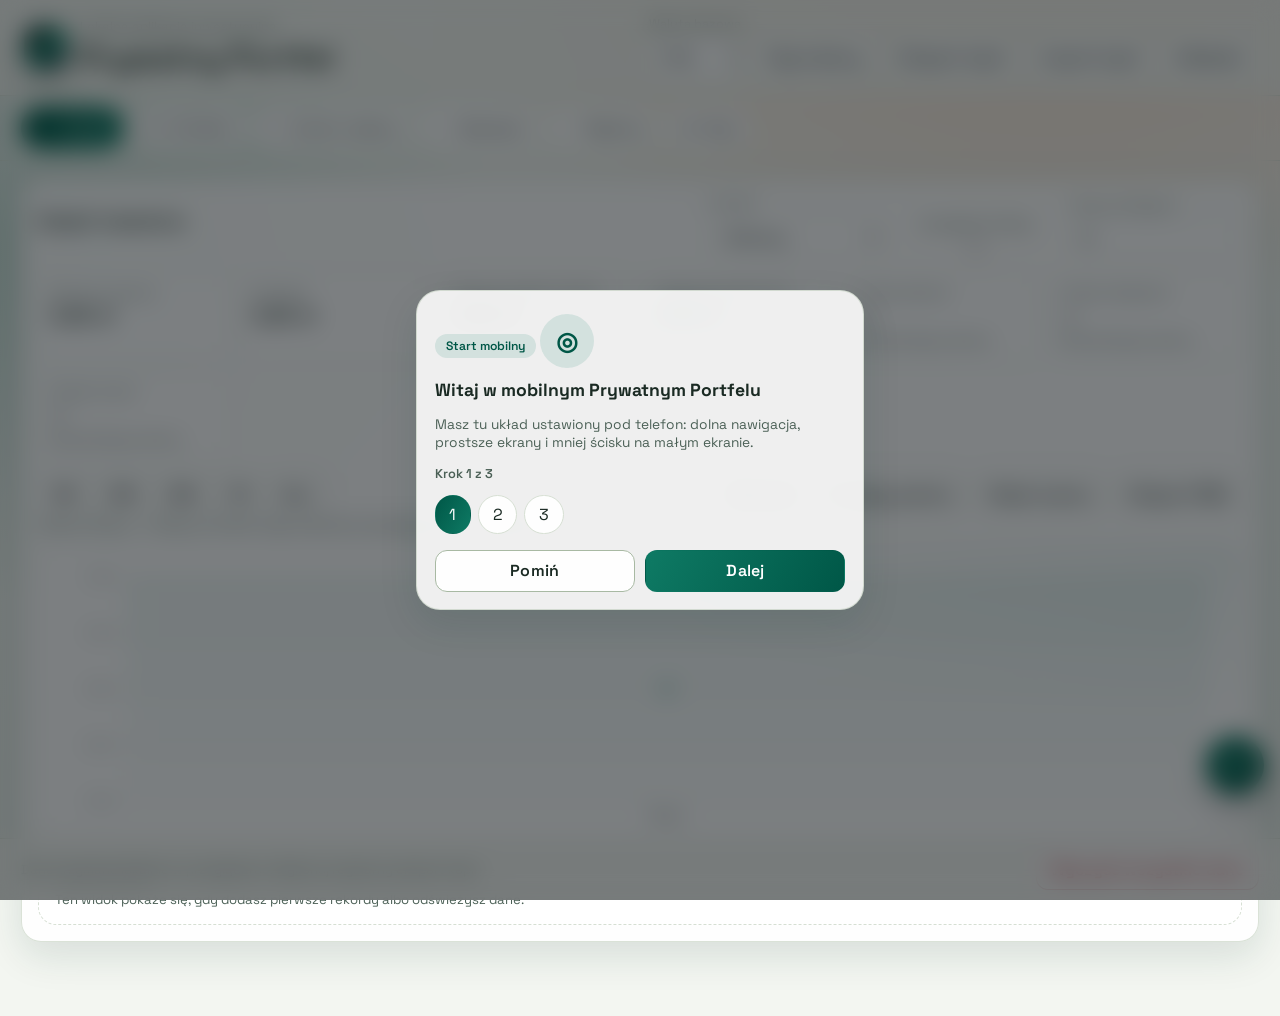
==== commit 0606b3d0: "mobile: make navigation style distinct" ====
--- a/web/index.html
+++ b/web/index.html
@@ -77,7 +77,7 @@
       </button>
       <button class="tab" data-view="appearanceView" data-icon-key="appearance">
         <span class="tab-icon" aria-hidden="true">◌</span>
-        <span class="tab-label">Wygląd</span>
+        <span class="tab-label">Styl</span>
       </button>
     </nav>
 
@@ -1283,14 +1283,15 @@
           <article class="panel">
             <div class="panel-head">
               <div>
-                <h2>Skórki i czytelność</h2>
+                <p class="eyebrow">Centrum stylu</p>
+                <h2>Personalizacja aplikacji</h2>
                 <p class="muted">
                   Dopasuj aplikację pod siebie. Zmiany zapisują się lokalnie i są przenoszone razem z kopią danych.
                 </p>
               </div>
               <button id="appearanceResetBtn" type="button" class="btn secondary">Przywróć domyślne</button>
             </div>
-            <h3>Wybór skórki</h3>
+            <h3>Motyw</h3>
             <div id="appearanceThemeGrid" class="appearance-grid"></div>
             <h3>Zestaw ikon</h3>
             <div id="appearanceIconGrid" class="appearance-grid compact"></div>
@@ -1332,7 +1333,7 @@
         <span>Raporty</span>
       </button>
       <button id="moreNavBtn" class="bottom-nav-tab" type="button">
-        <span class="bottom-nav-icon">✶</span>
+        <span class="bottom-nav-icon">⋯</span>
         <span>Więcej</span>
       </button>
     </nav>
@@ -1344,7 +1345,13 @@
         <button id="closeMoreSheetBtn" type="button" class="btn secondary">Zamknij</button>
       </div>
       <div class="more-sheet-grid">
-        <button type="button" class="more-sheet-btn" data-view="appearanceView">Wygląd</button>
+        <button type="button" class="more-sheet-btn" data-view="appearanceView">
+          <span class="more-sheet-btn-icon">◍</span>
+          <span>
+            <strong>Centrum stylu</strong>
+            <small>Motyw, ikony i rozmiar tekstu</small>
+          </span>
+        </button>
       </div>
     </aside>
 
--- a/web/styles.css
+++ b/web/styles.css
@@ -1755,43 +1755,57 @@
 
 .bottom-nav {
   position: fixed;
-  left: 0;
-  right: 0;
-  bottom: 0;
+  left: 0.72rem;
+  right: 0.72rem;
+  bottom: calc(0.55rem + env(safe-area-inset-bottom, 0px));
   z-index: 90;
   display: none;
   align-items: stretch;
   justify-content: space-between;
-  gap: 0.35rem;
-  padding: 0.55rem 0.7rem calc(0.55rem + env(safe-area-inset-bottom, 0px));
-  border-top: 1px solid var(--line);
-  background: var(--glass);
-  backdrop-filter: blur(14px);
+  gap: 0.22rem;
+  padding: 0.34rem;
+  border: 1px solid var(--panel-border);
+  border-radius: 28px;
+  background: var(--panel-strong);
+  box-shadow: 0 18px 34px rgba(7, 18, 16, 0.16);
+  backdrop-filter: blur(18px);
 }
 
 .bottom-nav-tab {
   flex: 1 1 0;
+  position: relative;
   display: inline-flex;
   flex-direction: column;
   align-items: center;
   justify-content: center;
-  gap: 0.18rem;
-  min-height: 52px;
+  gap: 0.14rem;
+  min-height: 50px;
   border: 1px solid transparent;
-  border-radius: 16px;
+  border-radius: 22px;
   background: transparent;
   color: var(--muted);
-  font-size: 0.69rem;
-  font-weight: 600;
+  font-size: 0.64rem;
+  font-weight: 750;
+  letter-spacing: -0.01em;
+  transition: background 160ms ease, color 160ms ease, transform 160ms ease;
 }
 
 .bottom-nav-tab.active {
-  color: var(--brand-strong);
-  background: rgba(14, 122, 100, 0.12);
+  color: #ffffff;
+  background:
+    radial-gradient(circle at 74% 18%, rgba(255, 255, 255, 0.22), transparent 32%),
+    linear-gradient(135deg, var(--brand), var(--brand-strong));
+  box-shadow: 0 10px 22px rgba(0, 87, 71, 0.22);
+  transform: translateY(-1px);
 }
 
 .bottom-nav-icon {
-  font-size: 1rem;
+  display: inline-grid;
+  place-items: center;
+  min-width: 1.25rem;
+  min-height: 1.25rem;
+  font-family: "IBM Plex Mono", monospace;
+  font-size: 0.98rem;
   line-height: 1;
 }
 
@@ -1856,16 +1870,46 @@
 
 .more-sheet-grid {
   display: grid;
-  grid-template-columns: repeat(2, minmax(0, 1fr));
+  grid-template-columns: 1fr;
   gap: 0.6rem;
 }
 
 .more-sheet-btn {
-  min-height: 48px;
+  display: flex;
+  align-items: center;
+  gap: 0.75rem;
+  min-height: 64px;
   border: 1px solid var(--line);
-  border-radius: 16px;
-  background: var(--surface-soft);
+  border-radius: 20px;
+  background:
+    radial-gradient(circle at 90% 0%, rgba(14, 122, 100, 0.12), transparent 38%),
+    var(--surface-soft);
   color: var(--text);
+  padding: 0.72rem;
+  text-align: left;
+  font-weight: 700;
+}
+
+.more-sheet-btn-icon {
+  display: inline-grid;
+  place-items: center;
+  flex: 0 0 auto;
+  width: 2.35rem;
+  height: 2.35rem;
+  border-radius: 0.9rem;
+  background: linear-gradient(135deg, var(--brand), var(--brand-strong));
+  color: #ffffff;
+  box-shadow: 0 10px 20px rgba(0, 87, 71, 0.18);
+}
+
+.more-sheet-btn span:last-child {
+  display: grid;
+  gap: 0.12rem;
+}
+
+.more-sheet-btn small {
+  color: var(--muted);
+  font-size: 0.72rem;
   font-weight: 600;
 }
 
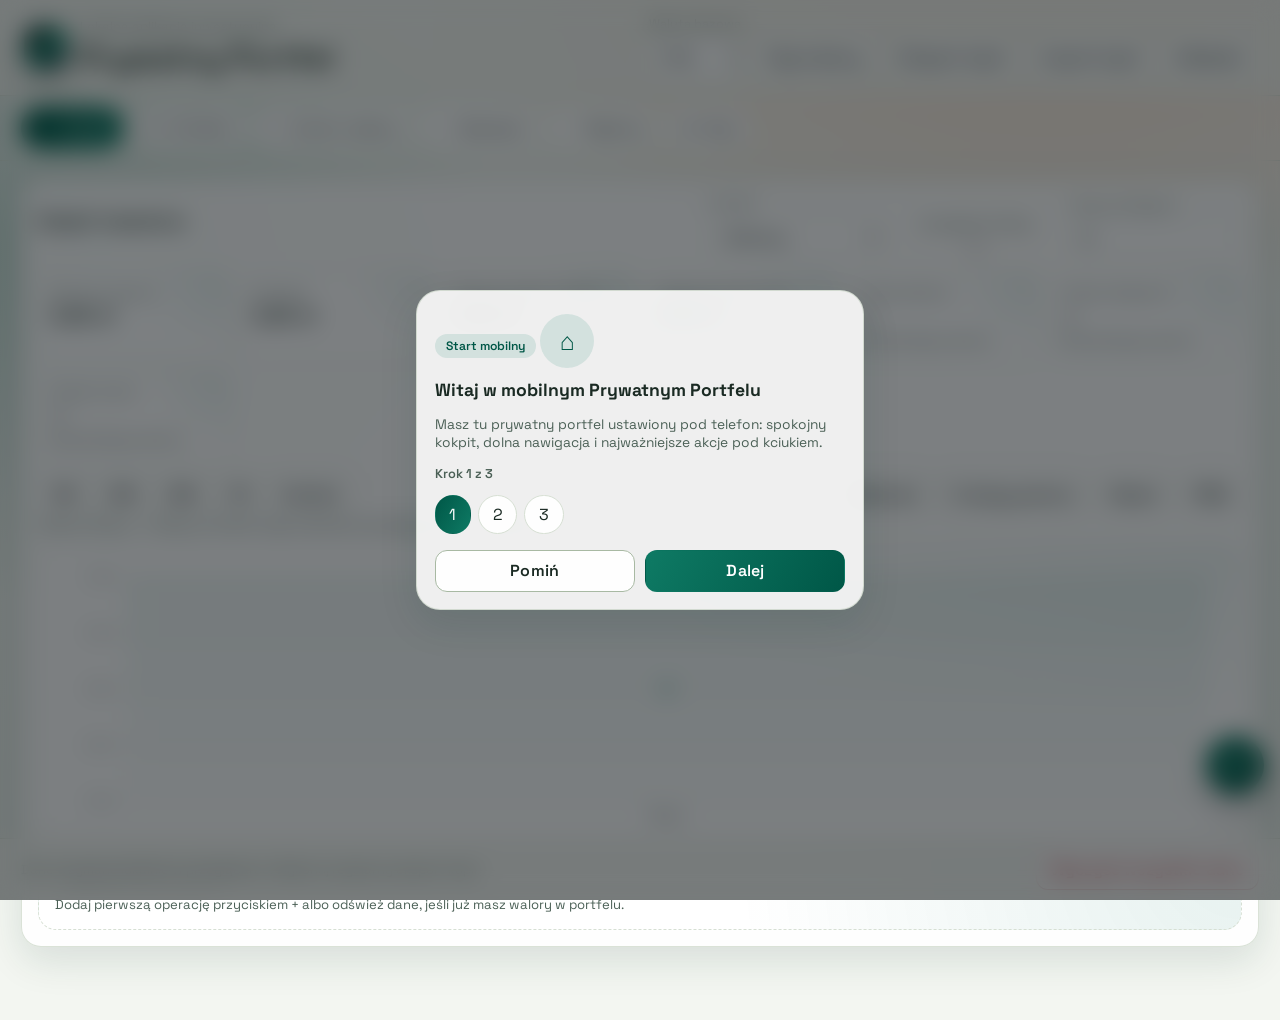
==== commit 580fffe2: "mobile: polish empty states and chart controls" ====
--- a/web/index.html
+++ b/web/index.html
@@ -140,18 +140,19 @@
               <button type="button" class="btn secondary chart-range-btn" data-range-key="90">3M</button>
               <button type="button" class="btn secondary chart-range-btn" data-range-key="180">6M</button>
               <button type="button" class="btn secondary chart-range-btn" data-range-key="365">1R</button>
-              <button type="button" class="btn secondary chart-range-btn active" data-range-key="all">ALL</button>
+              <button type="button" class="btn secondary chart-range-btn active" data-range-key="all">Całość</button>
             </div>
             <div class="chart-toolbar-actions">
               <div id="dashboardChartModeControls" class="chart-mode-group" aria-label="Tryb wykresu kokpitu">
                 <button type="button" class="btn secondary chart-mode-btn active" data-chart-mode="value">Wartość</button>
                 <button type="button" class="btn secondary chart-mode-btn" data-chart-mode="return">% stopy zwrotu</button>
               </div>
-              <button id="dashboardChartResetZoomBtn" type="button" class="btn secondary">Reset zoomu</button>
-              <button id="dashboardChartExportBtn" type="button" class="btn secondary">Eksport PNG</button>
+              <button id="dashboardChartResetZoomBtn" type="button" class="btn secondary">Reset</button>
+              <button id="dashboardChartExportBtn" type="button" class="btn secondary">PNG</button>
             </div>
           </div>
           <div id="dashboardChartRangeInfo" class="hint compact"></div>
+          <p class="chart-mobile-hint">Przytrzymaj i przeciągnij po wykresie, żeby przybliżyć zakres. Po przybliżeniu przeciągaj bokiem, żeby przesuwać widok.</p>
           <div class="chart-wrap">
             <canvas id="dashboardChart" width="1200" height="280"></canvas>
           </div>
@@ -651,18 +652,19 @@
               <button type="button" class="btn secondary chart-range-btn" data-range-key="90">3M</button>
               <button type="button" class="btn secondary chart-range-btn" data-range-key="180">6M</button>
               <button type="button" class="btn secondary chart-range-btn" data-range-key="365">1R</button>
-              <button type="button" class="btn secondary chart-range-btn active" data-range-key="all">ALL</button>
+              <button type="button" class="btn secondary chart-range-btn active" data-range-key="all">Całość</button>
             </div>
             <div class="chart-toolbar-actions">
               <div id="reportChartModeControls" class="chart-mode-group" aria-label="Tryb wykresu raportu">
                 <button type="button" class="btn secondary chart-mode-btn active" data-chart-mode="value">Wartość</button>
                 <button type="button" class="btn secondary chart-mode-btn" data-chart-mode="return">% stopy zwrotu</button>
               </div>
-              <button id="reportChartResetZoomBtn" type="button" class="btn secondary">Reset zoomu</button>
-              <button id="reportChartExportBtn" type="button" class="btn secondary">Eksport PNG</button>
+              <button id="reportChartResetZoomBtn" type="button" class="btn secondary">Reset</button>
+              <button id="reportChartExportBtn" type="button" class="btn secondary">PNG</button>
             </div>
           </div>
           <div id="reportChartRangeInfo" class="hint compact"></div>
+          <p class="chart-mobile-hint">Dotknij punktu wykresu, żeby podejrzeć datę i wartość. Przeciągnięcie zaznacza zakres.</p>
           <div class="chart-wrap">
             <canvas id="reportChart" width="1200" height="300"></canvas>
           </div>
--- a/web/styles.css
+++ b/web/styles.css
@@ -636,7 +636,9 @@
 
 .stat-card {
   border: 1px solid var(--line);
-  background: var(--surface-soft);
+  background:
+    radial-gradient(circle at 96% 0%, rgba(14, 122, 100, 0.08), transparent 38%),
+    var(--surface-soft);
   border-radius: 16px;
   padding: 0.75rem;
 }
@@ -670,6 +672,14 @@
     linear-gradient(180deg, var(--panel-strong) 0%, var(--surface-soft) 100%);
   padding: 0.8rem;
   margin-top: 0.6rem;
+}
+
+.chart-mobile-hint {
+  display: none;
+  margin: 0.35rem 0 0.55rem;
+  color: var(--muted);
+  font-size: 0.76rem;
+  line-height: 1.35;
 }
 
 canvas {
@@ -1453,6 +1463,10 @@
     gap: 0.7rem;
   }
 
+  .chart-mobile-hint {
+    display: block;
+  }
+
   .dashboard-inflation-toggle,
   .dashboard-inflation-rate,
   .control.inline {
@@ -1565,6 +1579,23 @@
   .dashboard-actions .btn,
   .panel-actions .btn {
     flex: 1 1 calc(50% - 0.55rem);
+  }
+
+  .chart-range-group,
+  .chart-mode-group {
+    display: grid;
+    grid-template-columns: repeat(5, minmax(0, 1fr));
+    width: 100%;
+  }
+
+  .chart-mode-group {
+    grid-template-columns: repeat(2, minmax(0, 1fr));
+  }
+
+  .chart-range-btn,
+  .chart-mode-btn {
+    padding-inline: 0.35rem;
+    font-size: 0.74rem;
   }
 }
 
@@ -2144,15 +2175,17 @@
 
 .table-empty-state {
   display: grid;
-  gap: 0.3rem;
+  gap: 0.45rem;
   border: 1px dashed var(--line);
   border-radius: 18px;
   padding: 1rem;
-  background: var(--surface-soft);
+  background:
+    radial-gradient(circle at 100% 0%, rgba(14, 122, 100, 0.1), transparent 42%),
+    var(--surface-soft);
 }
 
 .table-empty-state strong {
-  font-size: 0.95rem;
+  font-size: 1rem;
 }
 
 .table-empty-state p {
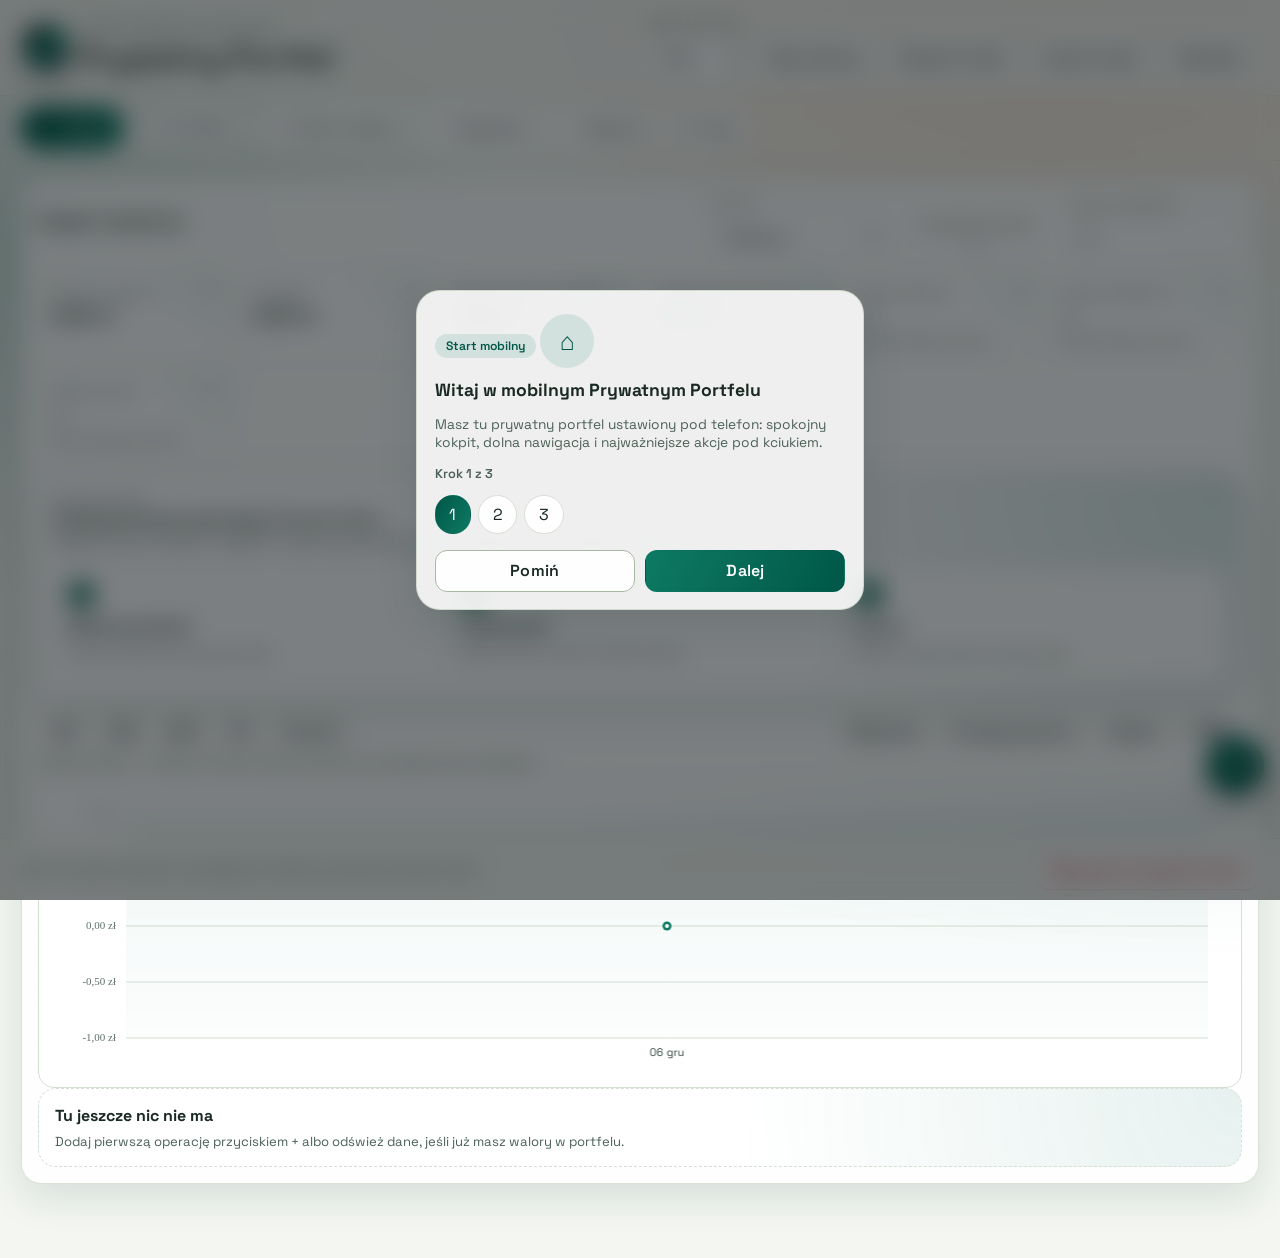
==== commit 36e8f17a: "mobile: add guided first operation flow" ====
--- a/web/index.html
+++ b/web/index.html
@@ -134,6 +134,30 @@
               <span id="statYearlyChangeValue" class="stat-card-meta">Brak pełnego zakresu</span>
             </article>
           </div>
+          <div id="dashboardEmptyGuide" class="dashboard-empty-guide" hidden>
+            <div>
+              <p class="eyebrow">Pierwszy start</p>
+              <h3>Dodaj pierwszą operację krok po kroku</h3>
+              <p>Najprostsza ścieżka: najpierw wpłać gotówkę, potem dodaj walor i dopiero zrób kupno.</p>
+            </div>
+            <div class="first-flow-steps">
+              <button type="button" class="first-flow-step" data-quick-operation="cash">
+                <span>1</span>
+                <strong>Wpłata gotówki</strong>
+                <small>Ustaw kwotę startową portfela.</small>
+              </button>
+              <button type="button" class="first-flow-step" data-view="accountsView" data-jump-target="assetFormPanel">
+                <span>2</span>
+                <strong>Dodaj walor</strong>
+                <small>Wpisz ticker, nazwę i walutę waloru.</small>
+              </button>
+              <button type="button" class="first-flow-step" data-quick-operation="buy">
+                <span>3</span>
+                <strong>Kupno</strong>
+                <small>Wybierz walor, ilość i cenę zakupu.</small>
+              </button>
+            </div>
+          </div>
           <div class="chart-toolbar">
             <div id="dashboardChartRangeControls" class="chart-range-group" aria-label="Zakres wykresu kokpitu">
               <button type="button" class="btn secondary chart-range-btn" data-range-key="30">1M</button>
@@ -390,6 +414,11 @@
                 <h2>Szybka operacja</h2>
                 <p class="muted">Jednym kliknięciem ustawiamy prosty formularz pod gotówkę, kupno albo sprzedaż.</p>
               </div>
+            </div>
+            <div class="first-flow-mini" aria-label="Pierwsza operacja krok po kroku">
+              <span>1. Gotówka</span>
+              <span>2. Walor</span>
+              <span>3. Kupno</span>
             </div>
             <div class="quick-operation-grid">
               <button type="button" class="btn quick-operation-btn" data-quick-operation="cash">+ Gotówka</button>
--- a/web/styles.css
+++ b/web/styles.css
@@ -64,6 +64,26 @@
   transition: background-color 180ms ease, color 180ms ease;
 }
 
+@keyframes soft-rise {
+  from {
+    opacity: 0;
+    transform: translateY(10px);
+  }
+  to {
+    opacity: 1;
+    transform: translateY(0);
+  }
+}
+
+@keyframes soft-pop {
+  from {
+    transform: scale(0.98);
+  }
+  to {
+    transform: scale(1);
+  }
+}
+
 body[data-theme="midnight"] {
   --bg: #0d1319;
   --panel: rgba(15, 23, 34, 0.88);
@@ -641,6 +661,7 @@
     var(--surface-soft);
   border-radius: 16px;
   padding: 0.75rem;
+  animation: soft-rise 220ms ease both;
 }
 
 .stat-card p {
@@ -680,6 +701,72 @@
   color: var(--muted);
   font-size: 0.76rem;
   line-height: 1.35;
+}
+
+.dashboard-empty-guide {
+  display: grid;
+  gap: 0.9rem;
+  margin: 0.9rem 0;
+  border: 1px solid var(--panel-border);
+  border-radius: 22px;
+  padding: 1rem;
+  background:
+    radial-gradient(circle at 100% 0%, rgba(14, 122, 100, 0.16), transparent 42%),
+    var(--surface-soft);
+  box-shadow: var(--shadow);
+  animation: soft-rise 240ms ease both;
+}
+
+.dashboard-empty-guide[hidden] {
+  display: none;
+}
+
+.dashboard-empty-guide h3,
+.dashboard-empty-guide p {
+  margin: 0;
+}
+
+.dashboard-empty-guide h3 {
+  font-size: 1.08rem;
+}
+
+.dashboard-empty-guide p:not(.eyebrow) {
+  color: var(--muted);
+  line-height: 1.45;
+}
+
+.first-flow-steps {
+  display: grid;
+  grid-template-columns: repeat(3, minmax(0, 1fr));
+  gap: 0.65rem;
+}
+
+.first-flow-step {
+  display: grid;
+  gap: 0.26rem;
+  min-height: 112px;
+  border: 1px solid var(--line);
+  border-radius: 18px;
+  background: var(--panel-strong);
+  color: var(--text);
+  padding: 0.78rem;
+  text-align: left;
+}
+
+.first-flow-step > span {
+  display: inline-grid;
+  place-items: center;
+  width: 1.7rem;
+  height: 1.7rem;
+  border-radius: 999px;
+  background: linear-gradient(135deg, var(--brand), var(--brand-strong));
+  color: #fff;
+  font-weight: 800;
+}
+
+.first-flow-step small {
+  color: var(--muted);
+  line-height: 1.3;
 }
 
 canvas {
@@ -1481,6 +1568,10 @@
   .appearance-preview-stats {
     grid-template-columns: repeat(2, minmax(0, 1fr));
     gap: 0.75rem;
+  }
+
+  .first-flow-steps {
+    grid-template-columns: 1fr;
   }
 
   .appearance-grid,
@@ -2038,6 +2129,36 @@
   gap: 0.6rem;
 }
 
+.first-flow-mini {
+  display: flex;
+  gap: 0.45rem;
+  flex-wrap: wrap;
+  margin-bottom: 0.75rem;
+}
+
+.first-flow-mini span {
+  border: 1px solid var(--line);
+  border-radius: 999px;
+  background: var(--surface-soft);
+  color: var(--muted);
+  padding: 0.32rem 0.62rem;
+  font-size: 0.76rem;
+  font-weight: 700;
+}
+
+.operation-field-hidden {
+  display: none !important;
+}
+
+.operation-step-hidden {
+  display: none !important;
+}
+
+.btn.is-loading {
+  cursor: wait;
+  opacity: 0.78;
+}
+
 .operations-mobile-header {
   margin-bottom: 1rem;
 }
@@ -2134,6 +2255,7 @@
   border-radius: 18px;
   background: var(--surface-soft);
   padding: 0.15rem 0.75rem 0.75rem;
+  animation: soft-rise 180ms ease both;
 }
 
 .form-step + .form-step {
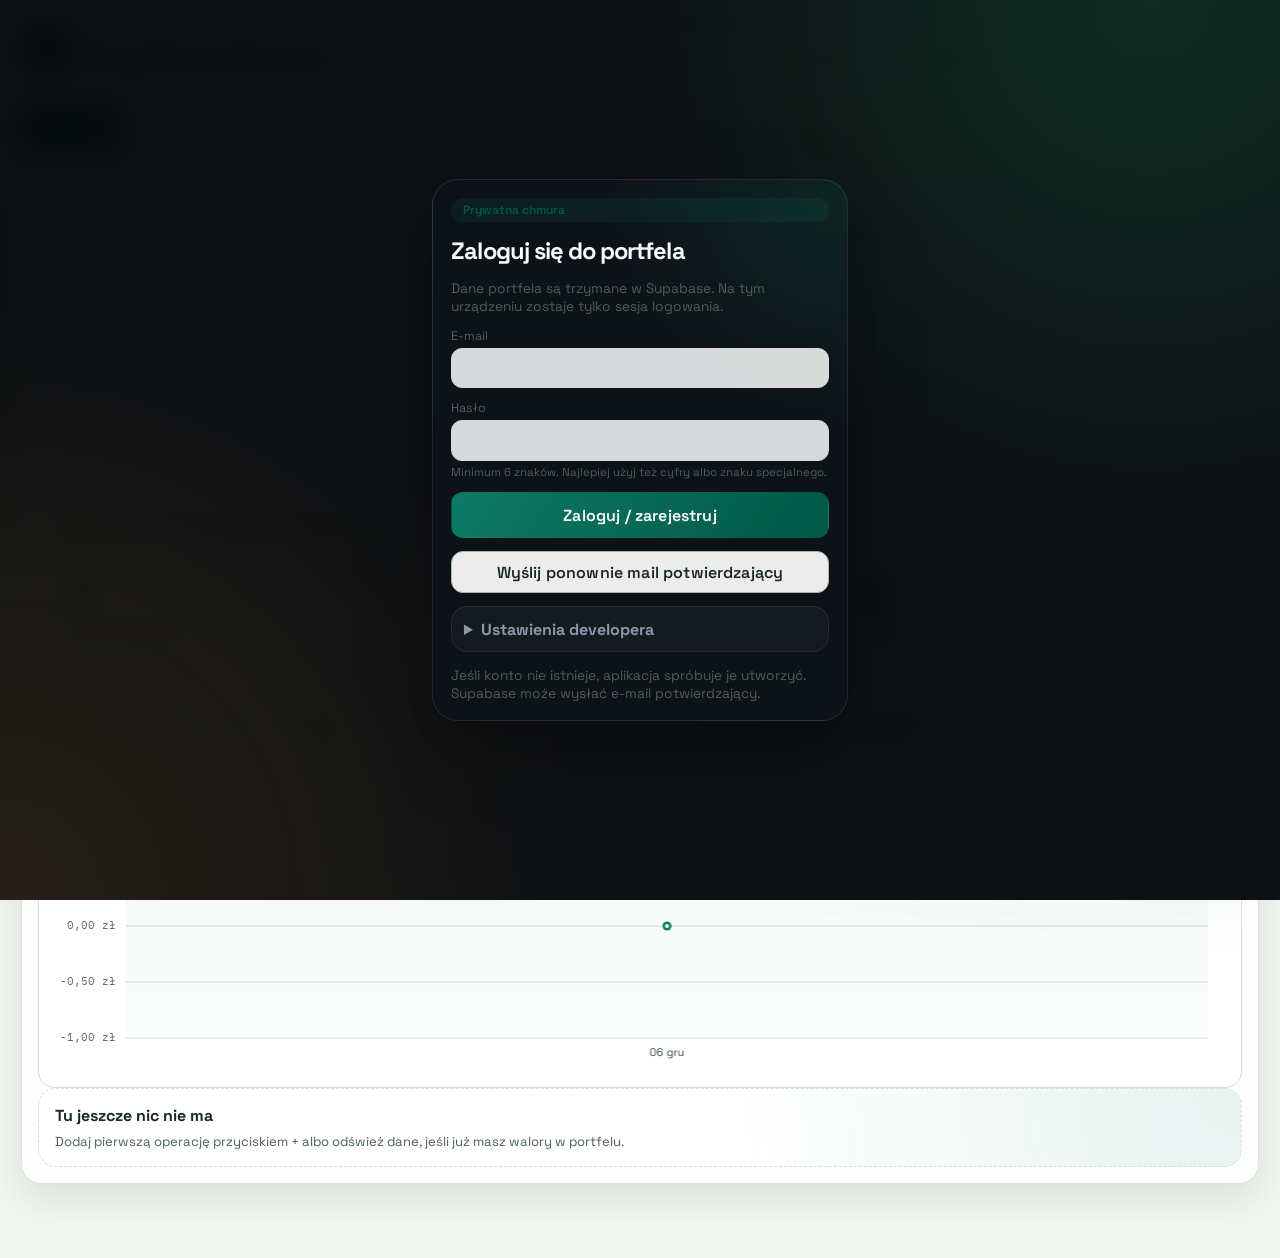
==== commit b7f4ad87: "mobile: add cloud-only Supabase sync" ====
--- a/web/index.html
+++ b/web/index.html
@@ -26,6 +26,41 @@
           <span class="skeleton-card"></span>
         </div>
       </div>
+    </div>
+    <div id="cloudAuthOverlay" class="cloud-auth-overlay" hidden>
+      <section class="cloud-auth-card">
+        <span class="app-loading-badge">Prywatna chmura</span>
+        <h2>Zaloguj się do portfela</h2>
+        <p class="muted">
+          Dane portfela są trzymane w Supabase. Na tym urządzeniu zostaje tylko sesja logowania.
+        </p>
+        <form id="cloudAuthForm" class="cloud-auth-form">
+          <label class="control">
+            <span>E-mail</span>
+            <input name="email" type="email" autocomplete="email" required />
+          </label>
+          <label class="control">
+            <span>Hasło</span>
+            <input name="password" type="password" autocomplete="current-password" minlength="6" required />
+            <small>Minimum 6 znaków. Najlepiej użyj też cyfry albo znaku specjalnego.</small>
+          </label>
+          <button id="cloudAuthLoginBtn" type="submit" class="btn">Zaloguj / zarejestruj</button>
+        </form>
+        <button id="cloudAuthResendBtn" type="button" class="btn secondary">Wyślij ponownie mail potwierdzający</button>
+        <details class="cloud-dev-settings">
+          <summary>Ustawienia developera</summary>
+          <p class="muted">W publicznej wersji APK te dane powinny być wpisane w `web/supabase-config.js`.</p>
+          <label class="control">
+            <span>Supabase URL</span>
+            <input id="cloudAuthUrlInput" type="url" placeholder="https://xxxx.supabase.co" />
+          </label>
+          <label class="control">
+            <span>Anon public key</span>
+            <input id="cloudAuthAnonKeyInput" type="password" autocomplete="off" placeholder="eyJ..." />
+          </label>
+        </details>
+        <p id="cloudAuthInfo" class="hint">Jeśli konto nie istnieje, aplikacja spróbuje je utworzyć.</p>
+      </section>
     </div>
     <header class="topbar">
       <div class="brand">
@@ -101,6 +136,33 @@
               </label>
             </div>
           </div>
+          <section class="mobile-dashboard-hero" aria-label="Podsumowanie portfela">
+            <div class="mobile-dashboard-hero-top">
+              <div>
+                <p class="eyebrow">Wartość portfela</p>
+                <strong id="mobileHeroNetWorth">0,00 PLN</strong>
+                <span id="mobileHeroTotalPl">0,00 PLN</span>
+              </div>
+              <button type="button" class="btn secondary mobile-hero-refresh" data-mobile-refresh-quotes>↻</button>
+            </div>
+            <div class="mobile-dashboard-mini-grid">
+              <article>
+                <span>Dzisiaj</span>
+                <strong id="mobileHeroDailyPct">—</strong>
+                <small id="mobileHeroDailyValue">Brak danych</small>
+              </article>
+              <article>
+                <span>Miesiąc</span>
+                <strong id="mobileHeroMonthlyPct">—</strong>
+                <small id="mobileHeroMonthlyValue">Brak danych</small>
+              </article>
+              <article>
+                <span>Rok</span>
+                <strong id="mobileHeroYearlyPct">—</strong>
+                <small id="mobileHeroYearlyValue">Brak danych</small>
+              </article>
+            </div>
+          </section>
           <div class="stats-grid">
             <article class="stat-card">
               <p>Wartość rynkowa</p>
@@ -1330,6 +1392,49 @@
             <div id="appearanceFontGrid" class="appearance-grid compact"></div>
             <p id="appearanceSummary" class="hint"></p>
           </article>
+          <article class="panel cloud-sync-panel">
+            <div class="panel-head">
+              <div>
+                <p class="eyebrow">Chmura</p>
+                <h2>Konto i synchronizacja</h2>
+                <p class="muted">
+                  Dane portfela są bezpiecznie przypisane do Twojego konta.
+                </p>
+              </div>
+            </div>
+            <div class="cloud-account-card">
+              <span>Status</span>
+              <strong id="cloudAccountStatus">Nie zalogowano</strong>
+              <small id="cloudAccountMeta">Zaloguj się, żeby używać portfela.</small>
+            </div>
+            <form id="cloudSyncForm" class="form-grid cloud-dev-form">
+              <label class="control full cloud-dev-field">
+                <span>Supabase URL</span>
+                <input name="url" type="url" placeholder="https://xxxx.supabase.co" />
+              </label>
+              <label class="control full cloud-dev-field">
+                <span>Anon public key</span>
+                <input name="anonKey" type="password" autocomplete="off" placeholder="eyJ..." />
+              </label>
+              <label class="control cloud-dev-field">
+                <span>E-mail</span>
+                <input name="email" type="email" autocomplete="email" />
+              </label>
+              <label class="control cloud-dev-field">
+                <span>Hasło</span>
+                <input name="password" type="password" autocomplete="current-password" />
+              </label>
+              <input name="enabled" type="hidden" value="on" />
+              <div class="actions-inline full cloud-sync-actions">
+                <button id="cloudSyncSaveConfigBtn" type="submit" class="btn secondary">Zapisz konfigurację</button>
+                <button id="cloudSyncLoginBtn" type="button" class="btn">Połącz konto</button>
+                <button id="cloudSyncPushBtn" type="button" class="btn secondary">Synchronizuj teraz</button>
+                <button id="cloudSyncPullBtn" type="button" class="btn secondary">Odśwież z chmury</button>
+                <button id="cloudSyncLogoutBtn" type="button" class="btn danger cloud-logout-btn">Wyloguj</button>
+              </div>
+            </form>
+            <p id="cloudSyncInfo" class="hint">Chmura nie jest jeszcze skonfigurowana.</p>
+          </article>
           <article class="panel">
             <h2>Podgląd na żywo</h2>
             <p class="muted">
@@ -1423,13 +1528,6 @@
       <div id="recordSheetBody" class="record-sheet-body"></div>
     </aside>
 
-    <footer class="footer">
-      <p>
-        Dane trzymane lokalnie w przeglądarce. Wykonuj regularny eksport kopii.
-      </p>
-      <button id="resetStateBtn" class="btn danger">Wyczyść wszystkie dane</button>
-    </footer>
-
     <template id="tableTemplate">
       <table>
         <thead></thead>
@@ -1460,6 +1558,7 @@
       </div>
     </div>
 
+    <script src="supabase-config.js"></script>
     <script src="app.js"></script>
   </body>
 </html>
--- a/web/styles.css
+++ b/web/styles.css
@@ -1866,7 +1866,6 @@
   box-shadow: 0 16px 28px rgba(0, 0, 0, 0.22);
   font-size: 2rem;
   line-height: 1;
-  display: inline-flex;
   align-items: center;
   justify-content: center;
 }
@@ -2101,6 +2100,158 @@
   line-height: 1.35;
 }
 
+.record-sheet-actions {
+  position: sticky;
+  bottom: -0.95rem;
+  display: grid;
+  grid-template-columns: repeat(2, minmax(0, 1fr));
+  gap: 0.65rem;
+  margin: 0.2rem -0.95rem -0.95rem;
+  padding: 0.85rem 0.95rem calc(0.95rem + env(safe-area-inset-bottom, 0px));
+  border-top: 1px solid var(--line);
+  background: var(--panel-strong);
+}
+
+.operation-card-list {
+  display: grid;
+  gap: 0.75rem;
+}
+
+.operation-card {
+  display: grid;
+  grid-template-columns: minmax(0, 1fr) auto;
+  gap: 0.75rem;
+  border: 1px solid var(--line);
+  border-radius: 20px;
+  background:
+    radial-gradient(circle at 100% 0%, rgba(14, 122, 100, 0.1), transparent 36%),
+    var(--surface-soft);
+  padding: 0.82rem;
+  cursor: pointer;
+  animation: soft-rise 220ms ease both;
+}
+
+.operation-card:focus {
+  outline: none;
+  border-color: var(--brand);
+  box-shadow: 0 0 0 3px rgba(14, 122, 100, 0.15);
+}
+
+.operation-card-main {
+  display: grid;
+  gap: 0.22rem;
+  min-width: 0;
+}
+
+.operation-card-main strong {
+  font-size: 1rem;
+  overflow-wrap: anywhere;
+}
+
+.operation-card-main small,
+.operation-card-amount small,
+.operation-card-grid small {
+  color: var(--muted);
+  font-weight: 700;
+}
+
+.operation-type-pill {
+  width: fit-content;
+  border: 1px solid rgba(14, 122, 100, 0.18);
+  border-radius: 999px;
+  background: rgba(14, 122, 100, 0.1);
+  color: var(--brand-strong);
+  padding: 0.24rem 0.55rem;
+  font-size: 0.72rem;
+  font-weight: 800;
+}
+
+.operation-card-amount {
+  display: grid;
+  align-content: start;
+  justify-items: end;
+  gap: 0.12rem;
+  text-align: right;
+}
+
+.operation-card-grid {
+  grid-column: 1 / -1;
+  display: grid;
+  grid-template-columns: repeat(4, minmax(0, 1fr));
+  gap: 0.5rem;
+}
+
+.operation-card-grid span {
+  display: grid;
+  gap: 0.12rem;
+  min-width: 0;
+  border: 1px solid rgba(168, 185, 163, 0.28);
+  border-radius: 14px;
+  background: var(--surface-strong);
+  padding: 0.55rem;
+}
+
+.operation-card-grid strong {
+  overflow-wrap: anywhere;
+  font-size: 0.86rem;
+}
+
+.operation-card-note {
+  grid-column: 1 / -1;
+  margin: 0;
+  color: var(--muted);
+  font-size: 0.82rem;
+  line-height: 1.4;
+}
+
+.operation-card-actions {
+  grid-column: 1 / -1;
+  display: flex;
+  gap: 0.5rem;
+  flex-wrap: wrap;
+}
+
+.operation-card-actions .btn {
+  min-height: 38px;
+  padding: 0.46rem 0.7rem;
+  border-radius: 999px;
+  font-size: 0.82rem;
+}
+
+.operation-empty-state {
+  display: grid;
+  justify-items: start;
+  gap: 0.55rem;
+  border: 1px dashed var(--line-strong);
+  border-radius: 22px;
+  background: var(--surface-soft);
+  padding: 1rem;
+}
+
+.operation-empty-icon {
+  display: inline-grid;
+  place-items: center;
+  width: 2.5rem;
+  height: 2.5rem;
+  border-radius: 999px;
+  background: linear-gradient(135deg, var(--brand), var(--brand-strong));
+  color: #fff;
+  font-size: 1.45rem;
+  font-weight: 800;
+}
+
+.operation-empty-state p {
+  margin: 0;
+  color: var(--muted);
+  line-height: 1.45;
+}
+
+.operation-empty-actions {
+  display: flex;
+  gap: 0.55rem;
+  flex-wrap: wrap;
+}
+
 .mobile-section-switcher {
   display: none;
   gap: 0.55rem;
@@ -2444,6 +2595,30 @@
     grid-template-columns: 1fr;
   }
 
+  .operation-card {
+    grid-template-columns: 1fr;
+    border-radius: 22px;
+    padding: 0.9rem;
+  }
+
+  .operation-card-amount {
+    justify-items: start;
+    text-align: left;
+  }
+
+  .operation-card-grid {
+    grid-template-columns: repeat(2, minmax(0, 1fr));
+  }
+
+  .operation-card-actions {
+    display: grid;
+    grid-template-columns: 1fr 1fr;
+  }
+
+  .operation-card-actions .btn:first-child {
+    grid-column: 1 / -1;
+  }
+
   .form-step-grid {
     grid-template-columns: 1fr;
   }
@@ -2484,3 +2659,854 @@
     margin-bottom: 0;
   }
 }
+
+/* Mobile broker skin: compact, dark, app-first UI. */
+@media (max-width: 820px) {
+  :root {
+    --bg: #07090d;
+    --panel: rgba(15, 18, 24, 0.96);
+    --panel-strong: rgba(19, 23, 31, 0.98);
+    --panel-border: rgba(255, 255, 255, 0.08);
+    --surface-soft: rgba(24, 29, 39, 0.92);
+    --surface-strong: rgba(29, 34, 45, 0.96);
+    --glass: rgba(7, 9, 13, 0.9);
+    --input-bg: rgba(9, 12, 18, 0.92);
+    --line: rgba(255, 255, 255, 0.09);
+    --line-strong: rgba(255, 255, 255, 0.18);
+    --text: #f4f7fb;
+    --muted: #8c97a8;
+    --brand: #14b86f;
+    --brand-strong: #00945a;
+    --accent: #f3b23f;
+    --danger: #ff5e57;
+    --chart-primary: #14b86f;
+    --chart-secondary: #f3b23f;
+    --chart-up: #14b86f;
+    --chart-down: #ff5e57;
+    --chart-grid: rgba(255, 255, 255, 0.08);
+    --chart-axis: rgba(244, 247, 251, 0.72);
+    --chart-axis-strong: #f4f7fb;
+    --chart-bg-top: rgba(20, 184, 111, 0.08);
+    --chart-bg-bottom: rgba(20, 184, 111, 0.02);
+    --tooltip-bg: rgba(4, 6, 10, 0.96);
+    --tooltip-text: #f4f7fb;
+    --tooltip-muted: rgba(244, 247, 251, 0.68);
+    --backdrop-base-start: #07090d;
+    --backdrop-base-end: #05070a;
+    --backdrop-spot-a: rgba(20, 184, 111, 0.08);
+    --backdrop-spot-b: rgba(243, 178, 63, 0.05);
+    --shadow: 0 18px 42px rgba(0, 0, 0, 0.34);
+  }
+
+  body,
+  body[data-theme="forest"],
+  body[data-theme="gold"],
+  body[data-theme="ice"],
+  body[data-theme="midnight"] {
+    --bg: #07090d;
+    --panel: rgba(15, 18, 24, 0.96);
+    --panel-strong: rgba(19, 23, 31, 0.98);
+    --panel-border: rgba(255, 255, 255, 0.08);
+    --surface-soft: rgba(24, 29, 39, 0.92);
+    --surface-strong: rgba(29, 34, 45, 0.96);
+    --glass: rgba(7, 9, 13, 0.9);
+    --input-bg: rgba(9, 12, 18, 0.92);
+    --line: rgba(255, 255, 255, 0.09);
+    --line-strong: rgba(255, 255, 255, 0.18);
+    --text: #f4f7fb;
+    --muted: #8c97a8;
+    --brand: #14b86f;
+    --brand-strong: #00945a;
+    --accent: #f3b23f;
+    --danger: #ff5e57;
+    --chart-primary: #14b86f;
+    --chart-secondary: #f3b23f;
+    --chart-up: #14b86f;
+    --chart-down: #ff5e57;
+    --chart-grid: rgba(255, 255, 255, 0.08);
+    --chart-axis: rgba(244, 247, 251, 0.72);
+    --chart-axis-strong: #f4f7fb;
+    --chart-bg-top: rgba(20, 184, 111, 0.08);
+    --chart-bg-bottom: rgba(20, 184, 111, 0.02);
+    --tooltip-bg: rgba(4, 6, 10, 0.96);
+    --tooltip-text: #f4f7fb;
+    --tooltip-muted: rgba(244, 247, 251, 0.68);
+    --backdrop-base-start: #07090d;
+    --backdrop-base-end: #05070a;
+    --backdrop-spot-a: rgba(20, 184, 111, 0.08);
+    --backdrop-spot-b: rgba(243, 178, 63, 0.05);
+    --shadow: 0 18px 42px rgba(0, 0, 0, 0.34);
+    color: var(--text);
+    background: var(--bg);
+  }
+
+  .backdrop {
+    background:
+      radial-gradient(620px 360px at 92% -10%, rgba(20, 184, 111, 0.12), transparent 62%),
+      radial-gradient(540px 320px at -15% 18%, rgba(243, 178, 63, 0.08), transparent 58%),
+      linear-gradient(180deg, #080b11 0%, #05070a 100%);
+  }
+
+  .topbar {
+    grid-template-columns: minmax(0, 1fr) auto;
+    min-height: 58px;
+    padding: calc(0.5rem + env(safe-area-inset-top, 0px)) 0.72rem 0.5rem;
+    border-bottom-color: rgba(255, 255, 255, 0.07);
+    background: rgba(7, 9, 13, 0.94);
+    box-shadow: 0 10px 26px rgba(0, 0, 0, 0.3);
+  }
+
+  .brand-mark {
+    width: 2.1rem;
+    height: 2.1rem;
+    border-radius: 0.7rem;
+    background:
+      linear-gradient(135deg, rgba(20, 184, 111, 0.95), rgba(0, 148, 90, 0.95)),
+      #111820;
+    box-shadow: 0 10px 22px rgba(0, 148, 90, 0.26);
+    font-size: 0;
+    letter-spacing: 0;
+  }
+
+  .brand-mark::before {
+    content: "P";
+    font-size: 1.02rem;
+    font-weight: 900;
+    letter-spacing: -0.06em;
+  }
+
+  .brand h1 {
+    font-size: 0.98rem;
+    font-weight: 800;
+  }
+
+  .topbar-actions {
+    gap: 0.3rem;
+  }
+
+  .topbar-actions select,
+  .topbar-actions .btn,
+  .topbar-actions .topbar-icon-btn {
+    min-height: 34px;
+    border-radius: 10px;
+    border-color: rgba(255, 255, 255, 0.1);
+    background: rgba(22, 27, 36, 0.96);
+    color: var(--text);
+    box-shadow: none;
+  }
+
+  .topbar-actions select {
+    width: 4.1rem;
+    padding: 0.46rem 1.55rem 0.46rem 0.55rem;
+    font-size: 0.72rem;
+  }
+
+  #themeToggleBtn,
+  #refreshQuotesBtn {
+    width: 34px;
+    min-width: 34px;
+    padding: 0;
+    font-size: 0;
+    display: inline-grid;
+    place-items: center;
+  }
+
+  #themeToggleBtn::before {
+    content: "◐";
+    font-size: 1rem;
+  }
+
+  #refreshQuotesBtn::before {
+    content: "↻";
+    font-size: 1rem;
+  }
+
+  #refreshQuotesBtn {
+    background: #14b86f;
+    color: #03120c;
+    box-shadow: 0 10px 20px rgba(20, 184, 111, 0.22);
+  }
+
+  .container {
+    padding: 0.72rem 0.72rem 6.9rem;
+  }
+
+  .panel,
+  .stat-card,
+  .operations-summary-card,
+  .operation-card,
+  .dashboard-empty-guide,
+  .form-step,
+  .operations-filter-sheet,
+  .chart-wrap,
+  .table-empty-state,
+  .operation-empty-state {
+    border-color: rgba(255, 255, 255, 0.08);
+    background: var(--panel);
+    box-shadow: 0 12px 28px rgba(0, 0, 0, 0.22);
+  }
+
+  .panel {
+    border-radius: 16px;
+    padding: 0.82rem;
+  }
+
+  .panel h2 {
+    font-size: 1rem;
+    letter-spacing: -0.02em;
+  }
+
+  .muted,
+  .hint,
+  .control > span,
+  .control > small,
+  .eyebrow {
+    color: var(--muted);
+  }
+
+  .stats-grid {
+    grid-template-columns: repeat(2, minmax(0, 1fr));
+    gap: 0.55rem;
+  }
+
+  .stat-card {
+    min-height: 88px;
+    border-radius: 15px;
+    padding: 0.72rem;
+    background:
+      linear-gradient(180deg, rgba(255, 255, 255, 0.035), rgba(255, 255, 255, 0.012)),
+      #10141c;
+  }
+
+  .stat-card p {
+    font-size: 0.68rem;
+    text-transform: uppercase;
+    letter-spacing: 0.045em;
+  }
+
+  .stat-card strong {
+    font-size: 1.05rem;
+    line-height: 1.12;
+  }
+
+  .btn,
+  button.btn,
+  .mobile-jump-btn,
+  .operation-pane-btn,
+  .chart-range-btn,
+  .chart-mode-btn {
+    min-height: 38px;
+    border-radius: 10px;
+    padding: 0.5rem 0.68rem;
+    font-size: 0.82rem;
+    font-weight: 800;
+    letter-spacing: -0.01em;
+  }
+
+  .btn {
+    background: #14b86f;
+    color: #03120c;
+  }
+
+  .btn.secondary,
+  .mobile-jump-btn,
+  .operation-pane-btn,
+  .chart-range-btn,
+  .chart-mode-btn {
+    border-color: rgba(255, 255, 255, 0.1);
+    background: #151a23;
+    color: var(--text);
+  }
+
+  .btn.danger {
+    border-color: rgba(255, 94, 87, 0.28);
+    background: rgba(255, 94, 87, 0.1);
+    color: #ff8a84;
+  }
+
+  .btn.secondary.is-active,
+  .operation-pane-btn.active,
+  .chart-range-btn.active,
+  .chart-mode-btn.active {
+    background: #f4f7fb;
+    color: #07090d;
+  }
+
+  input,
+  select,
+  textarea {
+    min-height: 42px;
+    border-radius: 11px;
+    border-color: rgba(255, 255, 255, 0.1);
+    background: #080b11;
+    color: var(--text);
+    padding: 0.62rem 0.72rem;
+  }
+
+  input:focus,
+  select:focus,
+  textarea:focus {
+    border-color: rgba(20, 184, 111, 0.72);
+    box-shadow: 0 0 0 3px rgba(20, 184, 111, 0.14);
+  }
+
+  .mobile-section-switcher,
+  .operations-pane-nav,
+  .chart-range-group,
+  .chart-mode-group {
+    gap: 0.38rem;
+  }
+
+  .mobile-section-switcher .btn,
+  .operations-pane-nav .btn {
+    flex: 0 0 auto;
+    min-height: 36px;
+    border-radius: 10px;
+    padding-inline: 0.62rem;
+    white-space: nowrap;
+  }
+
+  .bottom-nav {
+    left: 0;
+    right: 0;
+    bottom: 0;
+    gap: 0;
+    padding: 0.3rem 0.3rem calc(0.3rem + env(safe-area-inset-bottom, 0px));
+    border-width: 1px 0 0;
+    border-radius: 0;
+    border-color: rgba(255, 255, 255, 0.08);
+    background: rgba(8, 11, 17, 0.98);
+    box-shadow: 0 -12px 28px rgba(0, 0, 0, 0.36);
+  }
+
+  .bottom-nav-tab {
+    min-height: 48px;
+    border-radius: 12px;
+    color: #7f8a9d;
+    font-size: 0.58rem;
+    font-weight: 800;
+  }
+
+  .bottom-nav-tab.active {
+    color: #14b86f;
+    background: rgba(20, 184, 111, 0.1);
+    box-shadow: none;
+    transform: none;
+  }
+
+  .bottom-nav-icon {
+    font-size: 1.05rem;
+  }
+
+  .mobile-fab {
+    right: 0.84rem;
+    bottom: calc(4.65rem + env(safe-area-inset-bottom, 0px));
+    width: 52px;
+    height: 52px;
+    border-radius: 16px;
+    background: #14b86f;
+    color: #03120c;
+    box-shadow: 0 14px 30px rgba(20, 184, 111, 0.26);
+  }
+
+  .mobile-fab span {
+    font-size: 1.8rem;
+    font-weight: 800;
+  }
+
+  .fab-menu,
+  .record-sheet,
+  .more-sheet {
+    left: 0;
+    right: 0;
+    bottom: 0;
+    max-height: min(78vh, 42rem);
+    border-width: 1px 0 0;
+    border-radius: 22px 22px 0 0;
+    background: #0d1118;
+    box-shadow: 0 -18px 44px rgba(0, 0, 0, 0.42);
+  }
+
+  .fab-menu {
+    bottom: 0;
+  }
+
+  .more-sheet-head .btn {
+    min-height: 34px;
+    padding: 0.42rem 0.62rem;
+  }
+
+  .fab-menu-btn,
+  .more-sheet-btn {
+    min-height: 54px;
+    border-radius: 14px;
+    border-color: rgba(255, 255, 255, 0.09);
+    background: #151a23;
+  }
+
+  .fab-menu-icon,
+  .more-sheet-btn-icon,
+  .onboarding-hero {
+    background: rgba(20, 184, 111, 0.12);
+    color: #14b86f;
+  }
+
+  .operation-card {
+    background:
+      linear-gradient(180deg, rgba(255, 255, 255, 0.035), rgba(255, 255, 255, 0.014)),
+      #10141c;
+  }
+
+  .operation-type-pill {
+    border-color: rgba(20, 184, 111, 0.2);
+    background: rgba(20, 184, 111, 0.1);
+    color: #41d995;
+  }
+
+  .operation-card-grid span,
+  .record-sheet-row {
+    border-color: rgba(255, 255, 255, 0.07);
+    background: #0a0e15;
+  }
+
+  .operation-card-actions .btn,
+  .record-sheet-actions .btn {
+    min-height: 40px;
+  }
+
+  .sticky-form-actions {
+    bottom: calc(4.45rem + env(safe-area-inset-bottom, 0px));
+    border-color: rgba(255, 255, 255, 0.09);
+    background: rgba(13, 17, 24, 0.96);
+  }
+
+  .chart-wrap canvas {
+    max-height: 220px;
+  }
+
+  .toast {
+    border-color: rgba(255, 255, 255, 0.08);
+    background: #111722;
+  }
+}
+
+@media (max-width: 820px) {
+  .mobile-dashboard-hero {
+    display: grid;
+    gap: 0.78rem;
+    margin: 0.72rem 0 0.82rem;
+    border: 1px solid rgba(20, 184, 111, 0.18);
+    border-radius: 22px;
+    background:
+      radial-gradient(circle at 92% 8%, rgba(20, 184, 111, 0.22), transparent 36%),
+      radial-gradient(circle at 8% 100%, rgba(243, 178, 63, 0.1), transparent 34%),
+      linear-gradient(145deg, #121821 0%, #0b0f16 100%);
+    padding: 1rem;
+    box-shadow: 0 20px 42px rgba(0, 0, 0, 0.32);
+  }
+
+  .mobile-dashboard-hero-top {
+    display: flex;
+    align-items: flex-start;
+    justify-content: space-between;
+    gap: 0.85rem;
+  }
+
+  .mobile-dashboard-hero-top > div {
+    display: grid;
+    gap: 0.18rem;
+    min-width: 0;
+  }
+
+  .mobile-dashboard-hero .eyebrow {
+    color: #9ba7b7;
+    font-size: 0.68rem;
+    font-weight: 800;
+    letter-spacing: 0.08em;
+    text-transform: uppercase;
+  }
+
+  #mobileHeroNetWorth {
+    display: block;
+    color: #f7fbff;
+    font-size: clamp(2rem, 10vw, 3rem);
+    font-weight: 900;
+    line-height: 0.98;
+    letter-spacing: -0.07em;
+    overflow-wrap: anywhere;
+  }
+
+  #mobileHeroTotalPl {
+    font-size: 0.92rem;
+    font-weight: 800;
+  }
+
+  .mobile-hero-refresh {
+    flex: 0 0 auto;
+    width: 42px;
+    min-width: 42px;
+    height: 42px;
+    padding: 0;
+    border-radius: 14px;
+    font-size: 1.1rem;
+  }
+
+  .mobile-dashboard-mini-grid {
+    display: grid;
+    grid-template-columns: repeat(3, minmax(0, 1fr));
+    gap: 0.46rem;
+  }
+
+  .mobile-dashboard-mini-grid article {
+    display: grid;
+    gap: 0.12rem;
+    min-width: 0;
+    border: 1px solid rgba(255, 255, 255, 0.07);
+    border-radius: 15px;
+    background: rgba(255, 255, 255, 0.045);
+    padding: 0.62rem 0.56rem;
+  }
+
+  .mobile-dashboard-mini-grid span {
+    color: #8c97a8;
+    font-size: 0.62rem;
+    font-weight: 900;
+    letter-spacing: 0.06em;
+    text-transform: uppercase;
+  }
+
+  .mobile-dashboard-mini-grid strong {
+    font-size: 1rem;
+    line-height: 1.08;
+    overflow-wrap: anywhere;
+  }
+
+  .mobile-dashboard-mini-grid small {
+    color: #8c97a8;
+    font-size: 0.66rem;
+    line-height: 1.18;
+    overflow-wrap: anywhere;
+  }
+
+  #dashboardView > .panel {
+    padding-top: 0.72rem;
+  }
+
+  #dashboardView .panel-head h2 {
+    display: none;
+  }
+
+  #dashboardView .dashboard-controls {
+    display: grid;
+    grid-template-columns: 1fr auto auto;
+    gap: 0.42rem;
+    align-items: end;
+  }
+
+  #dashboardView .dashboard-controls .control.inline {
+    min-width: 0;
+    width: auto;
+  }
+
+  #dashboardView .dashboard-controls .control > span {
+    font-size: 0.62rem;
+    font-weight: 800;
+    text-transform: uppercase;
+    letter-spacing: 0.06em;
+  }
+
+  #dashboardView .dashboard-inflation-toggle,
+  #dashboardView .dashboard-inflation-rate {
+    display: none;
+  }
+
+  #dashboardView .stats-grid {
+    grid-template-columns: repeat(2, minmax(0, 1fr));
+    margin-top: 0.55rem;
+  }
+
+  #dashboardView .stats-grid .stat-card:nth-child(3),
+  #dashboardView .stats-grid .stat-card:nth-child(5),
+  #dashboardView .stats-grid .stat-card:nth-child(6),
+  #dashboardView .stats-grid .stat-card:nth-child(7) {
+    display: none;
+  }
+
+  #dashboardView .chart-toolbar {
+    margin-top: 0.72rem;
+  }
+
+  #dashboardView .chart-wrap {
+    border-radius: 20px;
+    padding: 0.5rem;
+    background: #0b0f16;
+  }
+
+  #dashboardView .chart-wrap canvas {
+    height: 230px !important;
+    max-height: 230px;
+  }
+}
+
+@media (min-width: 821px) {
+  .mobile-dashboard-hero {
+    display: none;
+  }
+}
+
+@media (max-width: 820px) {
+  #dashboardDetails {
+    margin-top: 0.82rem;
+  }
+
+  #dashboardDetails .table-empty-state,
+  #dashboardDetails .table-wrap,
+  #dashboardDetails table,
+  #dashboardDetails tbody,
+  #dashboardDetails tr,
+  #dashboardDetails td {
+    color: var(--text);
+  }
+
+  #dashboardDetails tr {
+    position: relative;
+    overflow: hidden;
+    border-radius: 18px;
+    background:
+      linear-gradient(135deg, rgba(255, 255, 255, 0.04), rgba(255, 255, 255, 0.012)),
+      #10141c;
+  }
+
+  #dashboardDetails tr::after {
+    content: "";
+    position: absolute;
+    inset: 0 auto 0 0;
+    width: 3px;
+    background: #14b86f;
+  }
+
+  #dashboardDetails td[data-label="Ticker"] {
+    padding-top: 0.7rem;
+  }
+
+  #dashboardDetails td[data-label="Ticker"]::before,
+  #dashboardDetails td[data-label="Nazwa"]::before {
+    display: none;
+  }
+
+  #dashboardDetails td[data-label="Ticker"] {
+    font-size: 1.05rem;
+    font-weight: 900;
+    color: #f7fbff;
+  }
+
+  #dashboardDetails td[data-label="Nazwa"] {
+    margin-top: -0.45rem;
+    color: #8c97a8;
+    font-size: 0.8rem;
+  }
+
+  #dashboardDetails td[data-label^="Wartość"],
+  #dashboardDetails td[data-label^="P/L"] {
+    display: inline-grid;
+    width: calc(50% - 0.3rem);
+    margin-right: 0.3rem;
+    border: 1px solid rgba(255, 255, 255, 0.07);
+    border-radius: 13px;
+    background: #0a0e15;
+    padding: 0.55rem;
+  }
+
+  .chart-toolbar {
+    border: 1px solid rgba(255, 255, 255, 0.07);
+    border-radius: 16px;
+    background: #0d1118;
+    padding: 0.45rem;
+  }
+
+  .chart-toolbar-actions {
+    gap: 0.38rem;
+  }
+
+  .chart-mobile-hint {
+    margin: 0.5rem 0 0.25rem;
+    color: #707b8e;
+    font-size: 0.7rem;
+  }
+
+  .first-flow-step {
+    border-radius: 16px;
+    background: #10141c;
+  }
+
+  .first-flow-step > span {
+    background: rgba(20, 184, 111, 0.14);
+    color: #41d995;
+  }
+}
+
+.cloud-sync-panel {
+  background:
+    radial-gradient(circle at 100% 0%, rgba(20, 184, 111, 0.1), transparent 38%),
+    var(--panel);
+}
+
+.cloud-sync-panel #cloudSyncInfo {
+  border: 1px solid var(--line);
+  border-radius: 14px;
+  background: var(--surface-soft);
+  padding: 0.75rem;
+}
+
+@media (max-width: 820px) {
+  .cloud-sync-panel {
+    border-color: rgba(20, 184, 111, 0.14);
+    background:
+      radial-gradient(circle at 100% 0%, rgba(20, 184, 111, 0.12), transparent 38%),
+      #10141c;
+  }
+
+  .cloud-sync-panel .actions-inline {
+    display: grid;
+    grid-template-columns: 1fr 1fr;
+  }
+
+  .cloud-sync-panel .actions-inline .btn:first-child,
+  .cloud-sync-panel .actions-inline .btn:nth-child(2) {
+    grid-column: 1 / -1;
+  }
+}
+
+.cloud-auth-overlay {
+  position: fixed;
+  inset: 0;
+  z-index: 160;
+  display: grid;
+  place-items: center;
+  padding: 1rem;
+  background:
+    radial-gradient(circle at 90% 0%, rgba(20, 184, 111, 0.18), transparent 36%),
+    radial-gradient(circle at 0% 100%, rgba(243, 178, 63, 0.1), transparent 38%),
+    rgba(5, 7, 10, 0.96);
+  backdrop-filter: blur(14px);
+}
+
+.cloud-auth-overlay[hidden] {
+  display: none;
+}
+
+.cloud-auth-card {
+  width: min(92vw, 26rem);
+  display: grid;
+  gap: 0.82rem;
+  border: 1px solid rgba(255, 255, 255, 0.1);
+  border-radius: 26px;
+  background:
+    radial-gradient(circle at 100% 0%, rgba(20, 184, 111, 0.13), transparent 38%),
+    #0d1118;
+  box-shadow: 0 26px 72px rgba(0, 0, 0, 0.42);
+  padding: 1.15rem;
+}
+
+.cloud-auth-card h2,
+.cloud-auth-card p {
+  margin: 0;
+}
+
+.cloud-auth-card h2 {
+  color: #f7fbff;
+  font-size: 1.48rem;
+  letter-spacing: -0.04em;
+}
+
+.cloud-auth-form {
+  display: grid;
+  gap: 0.72rem;
+}
+
+.cloud-auth-form .btn {
+  min-height: 46px;
+}
+
+.cloud-dev-settings {
+  border: 1px solid rgba(255, 255, 255, 0.08);
+  border-radius: 16px;
+  background: rgba(255, 255, 255, 0.035);
+  padding: 0.72rem;
+}
+
+.cloud-dev-settings summary {
+  cursor: pointer;
+  color: #8c97a8;
+  font-weight: 800;
+}
+
+.cloud-dev-settings .control {
+  margin-top: 0.62rem;
+}
+
+.cloud-auth-card > .btn.secondary {
+  width: 100%;
+  min-height: 42px;
+}
+
+.cloud-account-card {
+  display: grid;
+  gap: 0.16rem;
+  border: 1px solid rgba(20, 184, 111, 0.16);
+  border-radius: 18px;
+  background:
+    radial-gradient(circle at 100% 0%, rgba(20, 184, 111, 0.13), transparent 36%),
+    var(--surface-soft);
+  padding: 0.88rem;
+  margin: 0.8rem 0;
+}
+
+.cloud-account-card span {
+  color: var(--muted);
+  font-size: 0.7rem;
+  font-weight: 900;
+  letter-spacing: 0.06em;
+  text-transform: uppercase;
+}
+
+.cloud-account-card strong {
+  font-size: 1.05rem;
+}
+
+.cloud-account-card small {
+  color: var(--muted);
+}
+
+.cloud-dev-field {
+  display: none !important;
+}
+
+.cloud-sync-actions {
+  display: grid;
+  grid-template-columns: 1fr;
+}
+
+.cloud-sync-actions .btn[hidden] {
+  display: none !important;
+}
+
+.cloud-logout-btn {
+  width: 100%;
+}
+
+@media (max-width: 820px) {
+  .cloud-sync-panel .panel-head {
+    gap: 0.35rem;
+  }
+
+  .cloud-account-card {
+    background:
+      radial-gradient(circle at 100% 0%, rgba(20, 184, 111, 0.16), transparent 36%),
+      #0a0e15;
+  }
+
+  .cloud-sync-panel #cloudSyncInfo {
+    font-size: 0.72rem;
+  }
+}
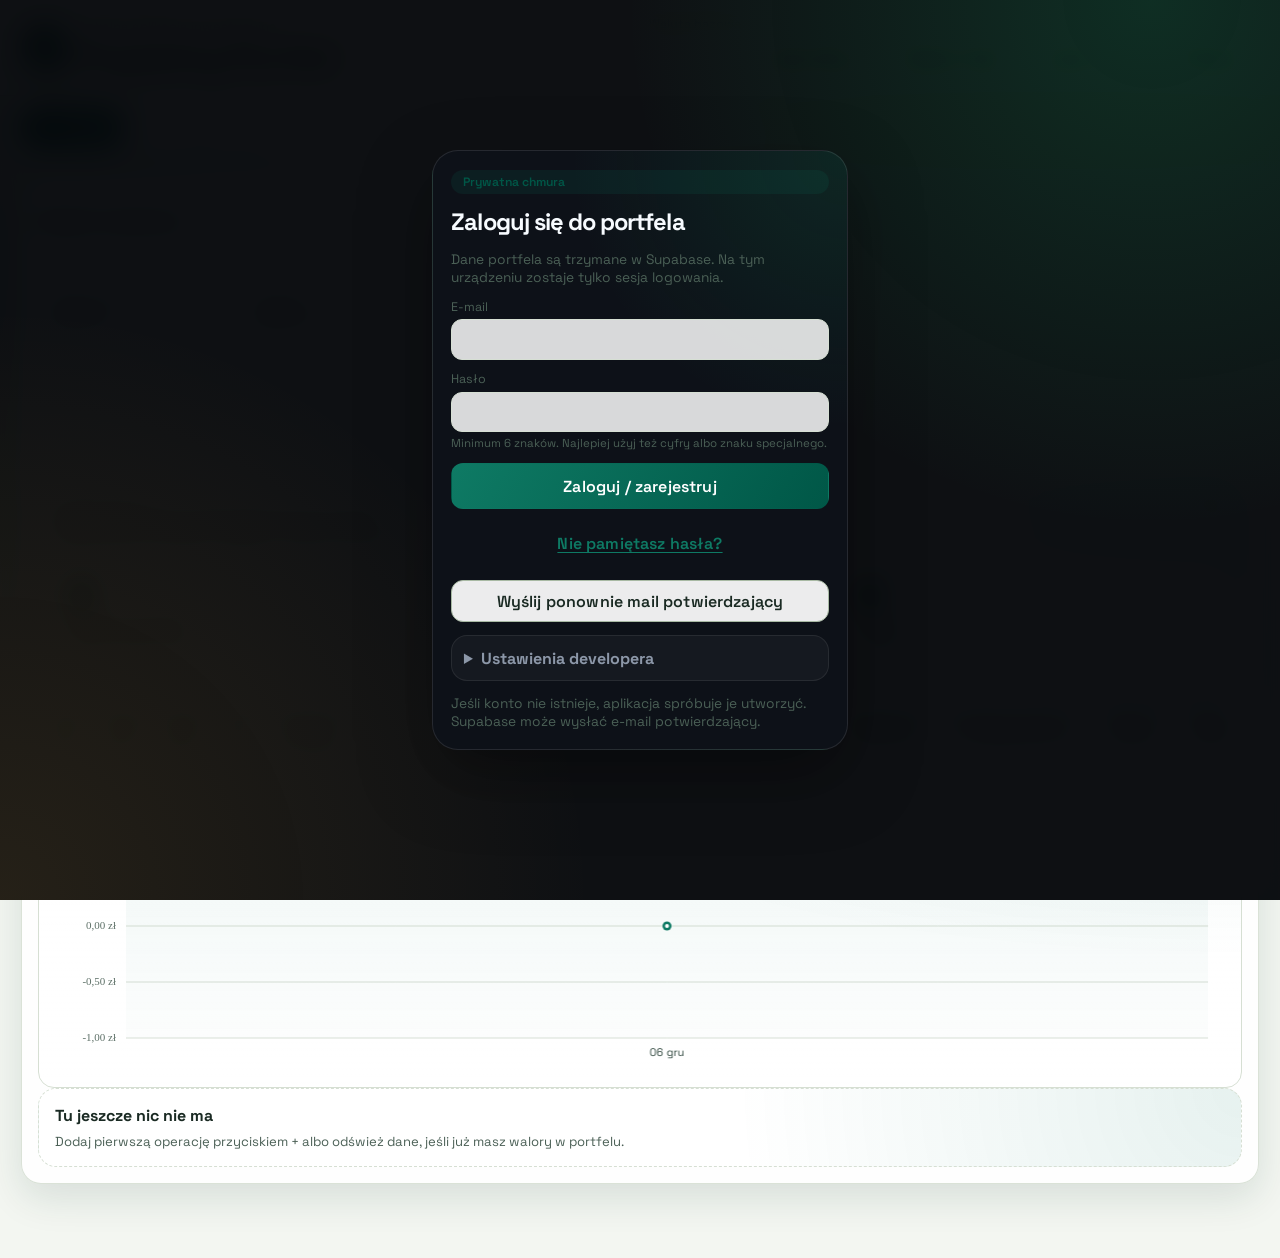
==== commit 633fce4e: "auth: add password reset flow" ====
--- a/web/index.html
+++ b/web/index.html
@@ -45,6 +45,7 @@
             <small>Minimum 6 znaków. Najlepiej użyj też cyfry albo znaku specjalnego.</small>
           </label>
           <button id="cloudAuthLoginBtn" type="submit" class="btn">Zaloguj / zarejestruj</button>
+          <button id="cloudAuthResetPasswordBtn" type="button" class="btn link">Nie pamiętasz hasła?</button>
         </form>
         <button id="cloudAuthResendBtn" type="button" class="btn secondary">Wyślij ponownie mail potwierdzający</button>
         <details class="cloud-dev-settings">
--- a/web/styles.css
+++ b/web/styles.css
@@ -632,6 +632,22 @@
   color: var(--danger);
 }
 
+.btn.link {
+  min-height: auto;
+  padding: 0.2rem 0.35rem;
+  border: 0;
+  background: transparent;
+  color: var(--brand);
+  text-decoration: underline;
+  text-underline-offset: 0.2em;
+}
+
+.btn.link:hover {
+  transform: none;
+  filter: none;
+  color: var(--brand-strong);
+}
+
 .file-btn {
   position: relative;
   overflow: hidden;
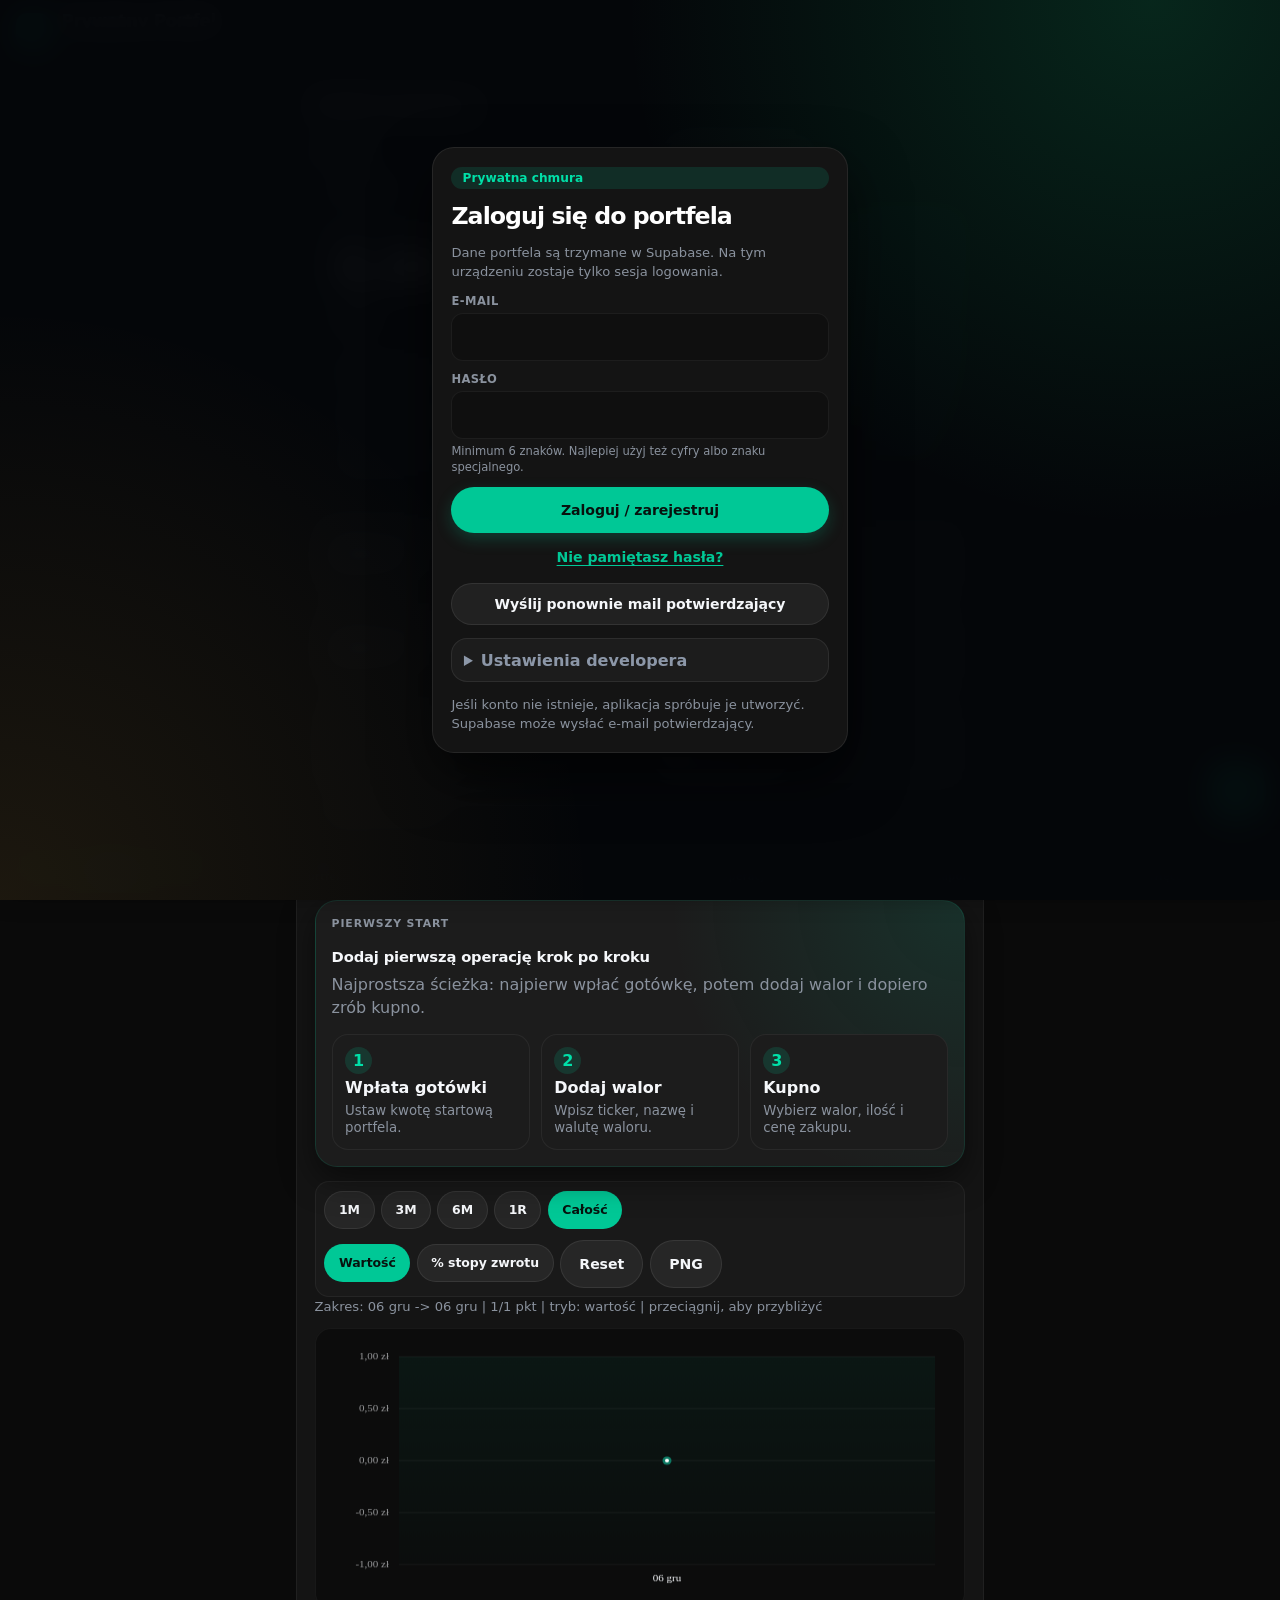
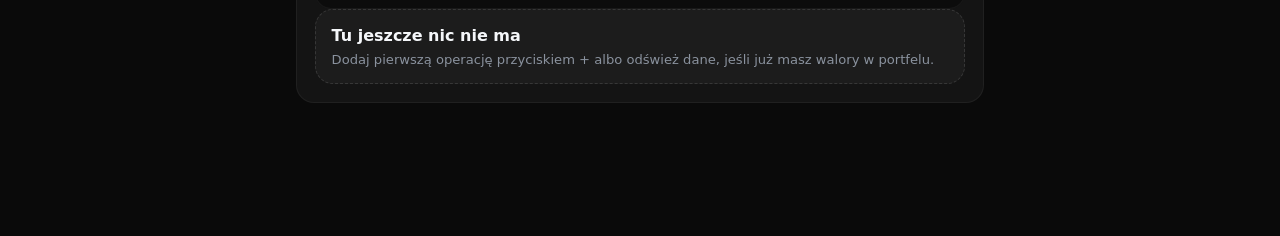
==== commit b16ab626: "fix: security patches, mobile XTB-style UI, bug fixes (v1.2.24) Security: - fix XSS in onTaxOptimize" ====
--- a/web/index.html
+++ b/web/index.html
@@ -3,6 +3,31 @@
   <head>
     <meta charset="UTF-8" />
     <meta name="viewport" content="width=device-width, initial-scale=1.0" />
+    <!--
+      Content-Security-Policy — obrona przed XSS
+      script-src:   tylko skrypty z tego samego originu ('self')
+      connect-src:  backend lokalny ('self') + Supabase cloud sync + Google Fonts (preconnect)
+      style-src:    lokalne style + Google Fonts CSS
+      font-src:     Google Fonts
+      img-src:      dane inline (canvas toDataURL) + 'self'
+      object-src:   całkowity zakaz osadzania Flash/PDF/appletów
+      base-uri:     blokada zastrzyku <base> który mógłby przekierować relative URL
+    -->
+    <meta
+      http-equiv="Content-Security-Policy"
+      content="
+        default-src 'none';
+        script-src 'self';
+        connect-src 'self' https://*.supabase.co https://fonts.googleapis.com https://fonts.gstatic.com;
+        style-src 'self' 'unsafe-inline' https://fonts.googleapis.com;
+        font-src https://fonts.gstatic.com;
+        img-src 'self' data: blob:;
+        worker-src blob:;
+        object-src 'none';
+        base-uri 'self';
+        form-action 'self';
+      "
+    />
     <title>Prywatny Portfel</title>
     <link rel="preconnect" href="https://fonts.googleapis.com" />
     <link rel="preconnect" href="https://fonts.gstatic.com" crossorigin />
@@ -584,6 +609,7 @@
               Import CSV
               <input id="csvImportInput" type="file" accept=".csv,text/csv" />
             </label>
+            <button id="csvExportBtn" class="btn secondary">Eksport CSV</button>
             <h3>Import brokera (backend)</h3>
             <div class="actions-inline">
               <label class="control inline">
--- a/web/styles.css
+++ b/web/styles.css
@@ -3526,3 +3526,1153 @@
     font-size: 0.72rem;
   }
 }
+
+/* =========================================================================
+   XTB-INSPIRED MOBILE WEBVIEW OVERRIDES
+   -------------------------------------------------------------------------
+   This block treats the app as a mobile-first WebView shell (Ktor local
+   server inside Android). It promotes the existing "mobile broker skin"
+   (was @media max-width:820px only) to the default look, then layers on
+   XTB-style refinements: deep black canvas, dense fintech surfaces,
+   pill-shaped accent green CTAs, larger touch targets, and a bottom nav
+   with the segmented active indicator. Hardcoded values are intentional
+   here because we are explicitly overriding the dynamic theme tokens to
+   pin the WebView to a single dark identity, regardless of which theme
+   the user picked in the appearance panel.
+   ========================================================================= */
+
+/* --- 1. Core canvas & theme tokens pinned to XTB dark palette ----------- */
+:root,
+body,
+body[data-theme="forest"],
+body[data-theme="gold"],
+body[data-theme="ice"],
+body[data-theme="midnight"] {
+  /* Surfaces — true black canvas, slightly lifted cards, subtle elevation */
+  --bg: #0a0a0a;
+  --panel: #141414;
+  --panel-strong: #1a1a1a;
+  --panel-border: rgba(255, 255, 255, 0.06);
+  --surface-soft: #161616;
+  --surface-strong: #1c1c1c;
+  --glass: rgba(10, 10, 10, 0.92);
+  --input-bg: #0f0f0f;
+  --line: rgba(255, 255, 255, 0.08);
+  --line-strong: rgba(255, 255, 255, 0.16);
+
+  /* Typography colors — high contrast for fintech legibility */
+  --text: #f5f7fa;
+  --muted: #8a929e;
+
+  /* Accent — XTB-style emerald green */
+  --brand: #00c896;
+  --brand-strong: #00a07a;
+  --accent: #ffb547;
+  --danger: #ff4d4f;
+
+  /* Chart palette stays green/red for up/down semantics */
+  --chart-primary: #00c896;
+  --chart-secondary: #ffb547;
+  --chart-up: #00c896;
+  --chart-down: #ff4d4f;
+  --chart-grid: rgba(255, 255, 255, 0.06);
+  --chart-axis: rgba(245, 247, 250, 0.6);
+  --chart-axis-strong: #f5f7fa;
+  --chart-empty: #6f7888;
+  --chart-guide: rgba(0, 200, 150, 0.35);
+  --chart-selection-fill: rgba(0, 200, 150, 0.12);
+  --chart-selection-stroke: rgba(0, 200, 150, 0.4);
+  --chart-bg-top: rgba(0, 200, 150, 0.06);
+  --chart-bg-bottom: rgba(0, 200, 150, 0.01);
+
+  /* Tooltips read as dark sheets */
+  --tooltip-bg: #0a0a0a;
+  --tooltip-text: #f5f7fa;
+  --tooltip-muted: rgba(245, 247, 250, 0.66);
+  --tooltip-border: rgba(0, 200, 150, 0.25);
+
+  /* Backdrop — flat black with the faintest brand glow */
+  --backdrop-base-start: #0a0a0a;
+  --backdrop-base-end: #050505;
+  --backdrop-spot-a: rgba(0, 200, 150, 0.05);
+  --backdrop-spot-b: rgba(255, 181, 71, 0.03);
+
+  --shadow: 0 12px 32px rgba(0, 0, 0, 0.5);
+
+  /* Apply canvas immediately on body so themes can't override it */
+  color: var(--text);
+  background: var(--bg);
+}
+
+/* No horizontal scroll, ever. Critical for fitting a 390px viewport. */
+html,
+body {
+  overflow-x: hidden;
+  width: 100%;
+  max-width: 100vw;
+  /* Use SafeArea-aware font smoothing for OLED screens */
+  -webkit-font-smoothing: antialiased;
+  -moz-osx-font-smoothing: grayscale;
+}
+
+body {
+  font-family: "Space Grotesk", "Segoe UI", system-ui, -apple-system, sans-serif;
+  font-feature-settings: "ss01", "tnum";
+}
+
+.backdrop {
+  background:
+    radial-gradient(680px 380px at 92% -8%, var(--backdrop-spot-a), transparent 62%),
+    radial-gradient(560px 320px at -10% 22%, var(--backdrop-spot-b), transparent 60%),
+    linear-gradient(180deg, var(--backdrop-base-start) 0%, var(--backdrop-base-end) 100%);
+}
+
+/* --- 2. Topbar: brand-only, safe-area aware --------------------------- */
+/* On a WebView phone we only want the app identity in the topbar.
+   All utility actions (currency, theme, export, import, refresh) move
+   to the Appearance / "More" sheet so the app feels native, not webby. */
+.topbar {
+  position: sticky;
+  top: 0;
+  z-index: 50;
+  display: flex;
+  align-items: center;
+  justify-content: flex-start;
+  gap: 0.75rem;
+  min-height: 56px;
+  padding:
+    calc(0.7rem + env(safe-area-inset-top, 0px))
+    calc(1rem + env(safe-area-inset-right, 0px))
+    0.7rem
+    calc(1rem + env(safe-area-inset-left, 0px));
+  border-bottom: 1px solid var(--panel-border);
+  background: rgba(10, 10, 10, 0.96);
+  backdrop-filter: blur(20px);
+  -webkit-backdrop-filter: blur(20px);
+  box-shadow: 0 1px 0 rgba(255, 255, 255, 0.03);
+}
+
+.topbar-actions {
+  /* Hide the entire utility cluster on WebView — controls live in panels. */
+  display: none !important;
+}
+
+.brand {
+  grid-template-columns: auto 1fr;
+  column-gap: 0.7rem;
+  min-width: 0;
+  flex: 1 1 auto;
+}
+
+.brand-mark {
+  width: 2.15rem;
+  height: 2.15rem;
+  border-radius: 0.7rem;
+  background: linear-gradient(135deg, #00c896 0%, #00a07a 100%);
+  color: #07120e;
+  box-shadow: 0 8px 18px rgba(0, 200, 150, 0.28);
+  font-size: 1.05rem;
+  font-weight: 900;
+  letter-spacing: -0.06em;
+}
+
+.brand .eyebrow {
+  display: none; /* "Lokalna aplikacja inwestycyjna" eyebrow is noise on mobile */
+}
+
+.brand h1 {
+  margin: 0;
+  font-size: 1.05rem;
+  font-weight: 800;
+  letter-spacing: -0.02em;
+  color: var(--text);
+  white-space: nowrap;
+  overflow: hidden;
+  text-overflow: ellipsis;
+}
+
+/* --- 3. Top secondary tabs row: hidden, bottom nav is the only nav ---- */
+/* The legacy <nav class="tabs"> at the top would be redundant with the
+   bottom nav. Hide it completely on the WebView. */
+nav.tabs,
+.tabs {
+  display: none !important;
+}
+
+/* --- 4. Container — leave room for fixed bottom nav -------------------- */
+.container {
+  max-width: 100%;
+  margin: 0 auto;
+  padding:
+    1rem
+    calc(1rem + env(safe-area-inset-right, 0px))
+    /* Bottom nav (~64px) + FAB headroom + safe area */
+    calc(7.5rem + env(safe-area-inset-bottom, 0px))
+    calc(1rem + env(safe-area-inset-left, 0px));
+}
+
+/* --- 5. Panels (cards) — XTB style: no border, soft fill, 18px radius -- */
+.panel {
+  border: 1px solid rgba(255, 255, 255, 0.05);
+  border-radius: 18px;
+  background: var(--panel);
+  padding: 1.1rem;
+  box-shadow: 0 1px 0 rgba(255, 255, 255, 0.02) inset;
+  margin-bottom: 0.85rem;
+}
+
+.panel h2 {
+  margin: 0 0 0.85rem;
+  font-size: 1.05rem;
+  font-weight: 800;
+  letter-spacing: -0.02em;
+  color: var(--text);
+}
+
+.panel h3 {
+  margin: 1.1rem 0 0.5rem;
+  font-size: 0.92rem;
+  font-weight: 700;
+  letter-spacing: -0.01em;
+  color: var(--text);
+}
+
+.grid-two {
+  /* Force single-column on mobile WebView */
+  grid-template-columns: 1fr;
+  gap: 0.85rem;
+  margin-bottom: 0.85rem;
+}
+
+/* Eyebrow/muted: smaller, uppercase, tracked-out — classic fintech micro-label */
+.eyebrow {
+  margin: 0;
+  color: var(--muted);
+  font-size: 0.68rem;
+  font-weight: 800;
+  letter-spacing: 0.08em;
+  text-transform: uppercase;
+}
+
+.muted,
+.hint {
+  color: var(--muted);
+  font-size: 0.82rem;
+  line-height: 1.45;
+}
+
+/* --- 6. Stat cards — flat dense fintech tiles -------------------------- */
+.stats-grid {
+  grid-template-columns: repeat(2, minmax(0, 1fr));
+  gap: 0.6rem;
+  margin: 0.75rem 0;
+}
+
+.stat-card {
+  min-height: 84px;
+  border: 1px solid rgba(255, 255, 255, 0.04);
+  border-radius: 14px;
+  background: var(--surface-strong);
+  padding: 0.85rem 0.9rem;
+}
+
+.stat-card p {
+  font-size: 0.66rem;
+  font-weight: 700;
+  letter-spacing: 0.06em;
+  text-transform: uppercase;
+  color: var(--muted);
+}
+
+.stat-card strong {
+  display: block;
+  margin-top: 0.3rem;
+  font-size: 1.18rem;
+  font-weight: 800;
+  letter-spacing: -0.02em;
+  color: var(--text);
+  line-height: 1.15;
+}
+
+.stat-card-meta {
+  margin-top: 0.32rem;
+  font-size: 0.72rem;
+  color: var(--muted);
+}
+
+/* --- 7. Buttons — pill primary, ghost secondary, 48dp touch target ---- */
+.btn {
+  display: inline-flex;
+  align-items: center;
+  justify-content: center;
+  gap: 0.5rem;
+  border: 1px solid transparent;
+  border-radius: 999px;
+  background: #00c896;
+  color: #07120e;
+  font-weight: 800;
+  font-size: 0.88rem;
+  letter-spacing: -0.005em;
+  padding: 0.7rem 1.15rem;
+  min-height: 48px; /* Material/Android accessibility minimum */
+  cursor: pointer;
+  transition: transform 140ms ease, background-color 140ms ease, opacity 140ms ease;
+  box-shadow: 0 6px 16px rgba(0, 200, 150, 0.22);
+}
+
+.btn:hover {
+  background: #1ed4a3;
+  transform: none;
+  filter: none;
+}
+
+.btn:active {
+  transform: scale(0.98);
+  background: #00a07a;
+}
+
+.btn.secondary {
+  background: rgba(255, 255, 255, 0.06);
+  border-color: rgba(255, 255, 255, 0.08);
+  color: var(--text);
+  box-shadow: none;
+}
+
+.btn.secondary:hover {
+  background: rgba(255, 255, 255, 0.1);
+}
+
+.btn.secondary.is-active,
+.btn.secondary.active {
+  background: #00c896;
+  color: #07120e;
+  border-color: transparent;
+}
+
+.btn.danger {
+  background: rgba(255, 77, 79, 0.12);
+  border-color: rgba(255, 77, 79, 0.25);
+  color: #ff7779;
+  box-shadow: none;
+}
+
+.btn.link {
+  min-height: auto;
+  padding: 0.3rem 0.4rem;
+  border: 0;
+  background: transparent;
+  color: var(--brand);
+  box-shadow: none;
+  text-decoration: underline;
+  text-underline-offset: 0.22em;
+}
+
+.btn.link:hover {
+  background: transparent;
+  color: #1ed4a3;
+}
+
+/* Chart range/mode pills — keep them small inside the chart toolbar */
+.chart-range-btn,
+.chart-mode-btn {
+  min-height: 38px;
+  padding: 0.42rem 0.85rem;
+  border-radius: 999px;
+  font-size: 0.78rem;
+  font-weight: 700;
+  background: rgba(255, 255, 255, 0.04);
+  border-color: rgba(255, 255, 255, 0.06);
+  color: var(--muted);
+  box-shadow: none;
+}
+
+.chart-range-btn.active,
+.chart-mode-btn.active {
+  background: rgba(0, 200, 150, 0.18);
+  color: #00e0a8;
+  border-color: transparent;
+}
+
+/* --- 8. Form controls — full-width filled inputs, 48dp tall ----------- */
+input,
+select,
+textarea {
+  width: 100%;
+  min-height: 48px;
+  border: 1px solid rgba(255, 255, 255, 0.06);
+  border-radius: 12px;
+  background: var(--input-bg);
+  color: var(--text);
+  padding: 0.78rem 0.95rem;
+  font-size: 16px; /* Prevents iOS zoom; safe on Android too */
+  transition: border-color 140ms ease, background-color 140ms ease;
+}
+
+input::placeholder,
+textarea::placeholder {
+  color: rgba(138, 146, 158, 0.7);
+}
+
+input[type="checkbox"] {
+  width: 1.1rem;
+  min-width: 1.1rem;
+  height: 1.1rem;
+  min-height: 1.1rem;
+  padding: 0;
+  border-radius: 0.35rem;
+  accent-color: var(--brand);
+}
+
+textarea {
+  min-height: 96px;
+  resize: vertical;
+  line-height: 1.45;
+}
+
+input:focus,
+select:focus,
+textarea:focus {
+  outline: none;
+  border-color: var(--brand);
+  background: #0c0c0c;
+  box-shadow: 0 0 0 3px rgba(0, 200, 150, 0.18);
+}
+
+.control > span {
+  font-size: 0.72rem;
+  font-weight: 700;
+  letter-spacing: 0.04em;
+  text-transform: uppercase;
+  color: var(--muted);
+}
+
+.control > small {
+  color: var(--muted);
+  font-size: 0.72rem;
+  line-height: 1.4;
+}
+
+/* Forms collapse to single column on mobile */
+.form-grid {
+  grid-template-columns: 1fr;
+  gap: 0.85rem;
+}
+
+.form-grid .full {
+  grid-column: 1 / -1;
+}
+
+/* --- 9. Chart wrap — dark dense panel --------------------------------- */
+.chart-wrap {
+  border: 1px solid rgba(255, 255, 255, 0.05);
+  border-radius: 16px;
+  background: #0c0c0c;
+  padding: 0.6rem;
+  margin-top: 0.7rem;
+}
+
+.chart-wrap canvas {
+  max-height: 260px;
+}
+
+.chart-toolbar {
+  display: flex;
+  flex-wrap: wrap;
+  gap: 0.55rem;
+  padding: 0.55rem;
+  border: 1px solid rgba(255, 255, 255, 0.05);
+  border-radius: 14px;
+  background: rgba(255, 255, 255, 0.025);
+}
+
+.chart-toolbar-actions {
+  gap: 0.4rem;
+  flex-wrap: wrap;
+}
+
+.chart-range-group,
+.chart-mode-group {
+  display: flex;
+  flex-wrap: wrap;
+  gap: 0.32rem;
+}
+
+/* --- 10. Bottom navigation — XTB-style pill active indicator ---------- */
+.bottom-nav {
+  position: fixed;
+  left: 0;
+  right: 0;
+  bottom: 0;
+  z-index: 90;
+  display: flex;
+  align-items: stretch;
+  justify-content: space-around;
+  gap: 0;
+  padding:
+    0.45rem
+    calc(0.45rem + env(safe-area-inset-right, 0px))
+    calc(0.45rem + env(safe-area-inset-bottom, 0px))
+    calc(0.45rem + env(safe-area-inset-left, 0px));
+  border-width: 1px 0 0;
+  border-style: solid;
+  border-color: rgba(255, 255, 255, 0.06);
+  border-radius: 0;
+  background: rgba(10, 10, 10, 0.98);
+  backdrop-filter: blur(24px);
+  -webkit-backdrop-filter: blur(24px);
+  box-shadow: 0 -8px 28px rgba(0, 0, 0, 0.45);
+}
+
+.bottom-nav-tab {
+  flex: 1 1 0;
+  display: inline-flex;
+  flex-direction: column;
+  align-items: center;
+  justify-content: center;
+  gap: 0.25rem;
+  min-height: 56px; /* >= 48dp accessibility minimum */
+  border: 0;
+  border-radius: 14px;
+  background: transparent;
+  color: #6b7484;
+  font-size: 0.62rem;
+  font-weight: 700;
+  letter-spacing: 0.02em;
+  cursor: pointer;
+  transition: color 140ms ease, background-color 140ms ease;
+}
+
+.bottom-nav-tab:hover {
+  color: var(--text);
+}
+
+.bottom-nav-tab.active {
+  color: #00c896;
+  background: rgba(0, 200, 150, 0.1);
+  box-shadow: none;
+  transform: none;
+}
+
+.bottom-nav-icon {
+  font-size: 1.15rem;
+  line-height: 1;
+  color: inherit;
+}
+
+/* Always show bottom nav, kill the legacy desktop fallback */
+@media (min-width: 1px) {
+  .bottom-nav {
+    display: flex;
+  }
+}
+
+/* --- 11. Floating action button — XTB pill green --------------------- */
+.mobile-fab {
+  display: inline-flex;
+  position: fixed;
+  right: calc(1rem + env(safe-area-inset-right, 0px));
+  bottom: calc(5.2rem + env(safe-area-inset-bottom, 0px));
+  z-index: 96;
+  width: 56px;
+  height: 56px;
+  border: 0;
+  border-radius: 18px;
+  background: #00c896;
+  color: #07120e;
+  font-size: 1.85rem;
+  font-weight: 800;
+  line-height: 1;
+  align-items: center;
+  justify-content: center;
+  box-shadow: 0 14px 26px rgba(0, 200, 150, 0.34);
+  cursor: pointer;
+  transition: transform 140ms ease, box-shadow 140ms ease;
+}
+
+.mobile-fab:active {
+  transform: scale(0.94);
+  box-shadow: 0 8px 18px rgba(0, 200, 150, 0.28);
+}
+
+.mobile-fab span {
+  transform: translateY(-1px);
+}
+
+/* --- 12. Sheets (more, fab, record) — bottom sheet pattern ------------ */
+.fab-menu,
+.record-sheet,
+.more-sheet {
+  position: fixed;
+  left: 0;
+  right: 0;
+  bottom: 0;
+  z-index: 95;
+  max-height: min(82vh, 44rem);
+  border-width: 1px 0 0;
+  border-style: solid;
+  border-color: rgba(255, 255, 255, 0.08);
+  border-radius: 24px 24px 0 0;
+  background: #0d0d0d;
+  box-shadow: 0 -18px 42px rgba(0, 0, 0, 0.55);
+  padding:
+    1rem
+    calc(1rem + env(safe-area-inset-right, 0px))
+    calc(1rem + env(safe-area-inset-bottom, 0px))
+    calc(1rem + env(safe-area-inset-left, 0px));
+}
+
+.fab-menu {
+  bottom: 0;
+}
+
+.record-sheet {
+  overflow-y: auto;
+}
+
+/* Grabber handle on top of bottom sheets — pure CSS, no markup change */
+.more-sheet::before,
+.fab-menu::before,
+.record-sheet::before {
+  content: "";
+  display: block;
+  width: 38px;
+  height: 4px;
+  margin: -0.2rem auto 0.7rem;
+  border-radius: 999px;
+  background: rgba(255, 255, 255, 0.18);
+}
+
+.sheet-backdrop {
+  position: fixed;
+  inset: 0;
+  z-index: 94;
+  background: rgba(0, 0, 0, 0.55);
+  backdrop-filter: blur(4px);
+  -webkit-backdrop-filter: blur(4px);
+}
+
+.more-sheet-btn,
+.fab-menu-btn {
+  min-height: 56px;
+  border: 1px solid rgba(255, 255, 255, 0.06);
+  border-radius: 14px;
+  background: #161616;
+  color: var(--text);
+  font-weight: 700;
+}
+
+.more-sheet-btn-icon,
+.fab-menu-icon,
+.onboarding-hero {
+  background: rgba(0, 200, 150, 0.14);
+  color: #00e0a8;
+}
+
+/* --- 13. Mobile hero card (dashboard) — XTB price card style ---------- */
+.mobile-dashboard-hero {
+  display: grid;
+  gap: 0.85rem;
+  margin: 0 0 0.95rem;
+  border: 1px solid rgba(0, 200, 150, 0.14);
+  border-radius: 20px;
+  background:
+    radial-gradient(circle at 92% 10%, rgba(0, 200, 150, 0.18), transparent 38%),
+    linear-gradient(160deg, #141414 0%, #0c0c0c 100%);
+  padding: 1.2rem;
+  box-shadow: 0 14px 36px rgba(0, 0, 0, 0.4);
+}
+
+.mobile-dashboard-hero .eyebrow {
+  color: var(--muted);
+}
+
+#mobileHeroNetWorth {
+  color: #ffffff;
+  font-size: clamp(2.1rem, 10vw, 3rem);
+  font-weight: 900;
+  letter-spacing: -0.06em;
+  line-height: 1;
+}
+
+#mobileHeroTotalPl {
+  font-size: 0.95rem;
+  font-weight: 700;
+  color: #00e0a8;
+}
+
+.mobile-hero-refresh {
+  width: 44px;
+  height: 44px;
+  min-height: 44px;
+  border-radius: 14px;
+  background: rgba(255, 255, 255, 0.06);
+  border-color: rgba(255, 255, 255, 0.08);
+  color: var(--text);
+  font-size: 1.15rem;
+  box-shadow: none;
+}
+
+.mobile-dashboard-mini-grid article {
+  border: 1px solid rgba(255, 255, 255, 0.05);
+  border-radius: 14px;
+  background: rgba(255, 255, 255, 0.03);
+  padding: 0.7rem 0.65rem;
+}
+
+.mobile-dashboard-mini-grid strong {
+  color: var(--text);
+  font-size: 1.02rem;
+  font-weight: 800;
+}
+
+.mobile-dashboard-mini-grid span {
+  color: var(--muted);
+  font-size: 0.6rem;
+  font-weight: 800;
+  letter-spacing: 0.08em;
+}
+
+/* Always show hero on WebView (was @media min-width:821px {display:none}) */
+.mobile-dashboard-hero {
+  display: grid !important;
+}
+
+/* --- 14. Tables → mobile cards (preserved from existing skin) --------- */
+/* Already handled by existing @media (max-width: 820px) — keep that, just
+   apply the dark fintech colors universally to those card-rows. */
+.table-wrap {
+  overflow: visible;
+  border: none;
+}
+
+.table-wrap table {
+  min-width: 0;
+  width: 100%;
+}
+
+.table-wrap thead {
+  display: none;
+}
+
+.table-wrap tbody,
+.table-wrap tr,
+.table-wrap td {
+  display: block;
+  width: 100%;
+}
+
+.table-wrap tr {
+  cursor: pointer;
+  border: 1px solid rgba(255, 255, 255, 0.05);
+  border-radius: 14px;
+  background: var(--surface-strong);
+  padding: 0.75rem 0.95rem;
+  margin-bottom: 0.55rem;
+}
+
+.table-wrap td {
+  border: 0;
+  padding: 0.42rem 0;
+  white-space: normal;
+  font-size: 0.86rem;
+  color: var(--text);
+}
+
+.table-wrap td::before {
+  content: attr(data-label);
+  display: block;
+  margin-bottom: 0.18rem;
+  color: var(--muted);
+  font-size: 0.66rem;
+  font-weight: 800;
+  text-transform: uppercase;
+  letter-spacing: 0.06em;
+}
+
+.table-wrap td:last-child {
+  display: flex;
+  flex-wrap: wrap;
+  gap: 0.5rem;
+  margin-top: 0.4rem;
+}
+
+.table-wrap td:last-child::before {
+  flex-basis: 100%;
+}
+
+.table-wrap td:last-child .btn {
+  flex: 1 1 auto;
+  min-height: 42px;
+  padding: 0.5rem 0.85rem;
+  font-size: 0.8rem;
+}
+
+/* --- 15. Operations cards — green accent pill ------------------------- */
+.operation-card {
+  border: 1px solid rgba(255, 255, 255, 0.05);
+  border-radius: 16px;
+  background: var(--surface-strong);
+  padding: 1rem;
+}
+
+.operation-type-pill {
+  border-color: rgba(0, 200, 150, 0.22);
+  background: rgba(0, 200, 150, 0.12);
+  color: #00e0a8;
+  font-size: 0.7rem;
+  font-weight: 800;
+  letter-spacing: 0.04em;
+}
+
+.operation-card-grid span,
+.record-sheet-row {
+  border: 1px solid rgba(255, 255, 255, 0.05);
+  background: #0c0c0c;
+  border-radius: 12px;
+  padding: 0.65rem 0.75rem;
+}
+
+.record-sheet-label {
+  color: var(--muted);
+  font-size: 0.66rem;
+  letter-spacing: 0.06em;
+}
+
+/* --- 16. Sticky form actions — pin above bottom nav ------------------ */
+.sticky-form-actions {
+  position: sticky;
+  bottom: calc(5rem + env(safe-area-inset-bottom, 0px));
+  z-index: 3;
+  margin: 0.4rem -0.3rem 0;
+  padding: 0.75rem;
+  border: 1px solid rgba(255, 255, 255, 0.07);
+  border-radius: 16px;
+  background: rgba(13, 13, 13, 0.96);
+  backdrop-filter: blur(14px);
+  -webkit-backdrop-filter: blur(14px);
+  box-shadow: 0 10px 28px rgba(0, 0, 0, 0.45);
+}
+
+.sticky-form-actions .btn {
+  flex: 1 1 0;
+}
+
+/* --- 17. Toasts ------------------------------------------------------- */
+.toast-stack {
+  left: calc(0.85rem + env(safe-area-inset-left, 0px));
+  right: calc(0.85rem + env(safe-area-inset-right, 0px));
+  bottom: calc(6.2rem + env(safe-area-inset-bottom, 0px));
+}
+
+.toast {
+  border: 1px solid rgba(255, 255, 255, 0.07);
+  border-radius: 14px;
+  background: #161616;
+  box-shadow: 0 14px 32px rgba(0, 0, 0, 0.5);
+}
+
+.toast strong {
+  color: var(--text);
+}
+
+.toast.info strong {
+  color: #00e0a8;
+}
+
+.toast.error strong {
+  color: #ff7779;
+}
+
+/* --- 18. Badges, dividers, misc -------------------------------------- */
+.badge {
+  border-radius: 999px;
+  font-size: 0.7rem;
+  font-weight: 700;
+  padding: 0.2rem 0.6rem;
+}
+
+.badge.ok {
+  background: rgba(0, 200, 150, 0.14);
+  color: #00e0a8;
+}
+
+.badge.off {
+  background: rgba(255, 181, 71, 0.14);
+  color: #ffc97a;
+}
+
+hr {
+  border: 0;
+  border-top: 1px solid rgba(255, 255, 255, 0.06);
+  margin: 1.1rem 0;
+}
+
+/* --- 19. Loading / onboarding overlays — match dark palette --------- */
+.app-loading-overlay {
+  background: rgba(0, 0, 0, 0.72);
+}
+
+.app-loading-card,
+.onboarding-card,
+.cloud-auth-card {
+  border: 1px solid rgba(255, 255, 255, 0.08);
+  border-radius: 22px;
+  background: #141414;
+  box-shadow: 0 24px 56px rgba(0, 0, 0, 0.6);
+}
+
+.app-loading-badge {
+  background: rgba(0, 200, 150, 0.14);
+  color: #00e0a8;
+}
+
+/* --- 20. Appearance preview, quick operation, mobile section switcher */
+.quick-operation-grid {
+  grid-template-columns: 1fr;
+  gap: 0.6rem;
+}
+
+.quick-operation-btn {
+  min-height: 52px;
+  font-size: 0.92rem;
+}
+
+.mobile-section-switcher,
+.operations-pane-nav {
+  display: flex;
+  gap: 0.4rem;
+  overflow-x: auto;
+  padding-bottom: 0.4rem;
+  margin-bottom: 0.85rem;
+  scrollbar-width: none;
+}
+
+.mobile-section-switcher::-webkit-scrollbar,
+.operations-pane-nav::-webkit-scrollbar {
+  display: none;
+}
+
+.mobile-jump-btn,
+.operation-pane-btn {
+  flex: 0 0 auto;
+  min-height: 40px;
+  padding: 0.5rem 0.95rem;
+  border-radius: 999px;
+  border: 1px solid rgba(255, 255, 255, 0.08);
+  background: rgba(255, 255, 255, 0.04);
+  color: var(--muted);
+  font-size: 0.8rem;
+  font-weight: 700;
+  white-space: nowrap;
+  box-shadow: none;
+}
+
+.operation-pane-btn.active,
+.mobile-jump-btn.is-active {
+  background: rgba(0, 200, 150, 0.16);
+  color: #00e0a8;
+  border-color: transparent;
+}
+
+/* Force operation panes to single-view mode (sheet-like) */
+.operation-pane {
+  display: none;
+}
+
+.operation-pane.active {
+  display: block;
+}
+
+#operationsView .grid-two {
+  grid-template-columns: 1fr;
+  gap: 0.85rem;
+}
+
+/* --- 21. Empty states & first-flow ----------------------------------- */
+.first-flow-step {
+  border: 1px solid rgba(255, 255, 255, 0.06);
+  border-radius: 16px;
+  background: var(--surface-strong);
+  color: var(--text);
+}
+
+.first-flow-step > span {
+  background: rgba(0, 200, 150, 0.16);
+  color: #00e0a8;
+}
+
+.first-flow-mini span {
+  border-color: rgba(255, 255, 255, 0.08);
+  background: rgba(255, 255, 255, 0.04);
+  color: var(--muted);
+}
+
+.dashboard-empty-guide {
+  border-color: rgba(0, 200, 150, 0.14);
+  background:
+    radial-gradient(circle at 100% 0%, rgba(0, 200, 150, 0.12), transparent 42%),
+    var(--surface-strong);
+}
+
+.operation-empty-state,
+.table-empty-state {
+  border: 1px dashed rgba(255, 255, 255, 0.12);
+  background: var(--surface-strong);
+}
+
+.operation-empty-icon {
+  background: linear-gradient(135deg, #00c896, #00a07a);
+  color: #07120e;
+}
+
+/* --- 22. Operations summary strip — dense data tiles ----------------- */
+.operations-summary-strip {
+  grid-template-columns: repeat(3, minmax(0, 1fr));
+  gap: 0.5rem;
+}
+
+.operations-summary-card {
+  border: 1px solid rgba(255, 255, 255, 0.05);
+  border-radius: 14px;
+  background: var(--surface-strong);
+  padding: 0.7rem 0.75rem;
+}
+
+.operations-summary-card span {
+  color: var(--muted);
+  font-size: 0.6rem;
+  letter-spacing: 0.06em;
+}
+
+.operations-summary-card strong {
+  color: var(--text);
+  font-size: 1.05rem;
+  font-weight: 800;
+}
+
+/* --- 23. Appearance grid in mobile — 2-up tiles ---------------------- */
+.appearance-grid,
+.appearance-grid.compact {
+  grid-template-columns: repeat(2, minmax(0, 1fr));
+  gap: 0.6rem;
+}
+
+.appearance-card {
+  border: 1px solid rgba(255, 255, 255, 0.06);
+  border-radius: 16px;
+  background: var(--surface-strong);
+  color: var(--text);
+}
+
+.appearance-card.active {
+  border-color: var(--brand);
+  box-shadow: 0 0 0 3px rgba(0, 200, 150, 0.18);
+  background: #1a1a1a;
+}
+
+.appearance-pill {
+  border-color: rgba(255, 255, 255, 0.08);
+  background: rgba(255, 255, 255, 0.04);
+  color: var(--muted);
+}
+
+.appearance-pill.active {
+  background: #00c896;
+  color: #07120e;
+}
+
+/* --- 24. Cloud sync / auth panels — keep on theme -------------------- */
+.cloud-sync-panel {
+  background:
+    radial-gradient(circle at 100% 0%, rgba(0, 200, 150, 0.1), transparent 38%),
+    var(--panel);
+}
+
+.cloud-account-card {
+  border-color: rgba(0, 200, 150, 0.18);
+  background:
+    radial-gradient(circle at 100% 0%, rgba(0, 200, 150, 0.14), transparent 36%),
+    var(--surface-strong);
+}
+
+.cloud-auth-card h2 {
+  color: #ffffff;
+}
+
+/* --- 25. Footer (if visible) — match dark palette ------------------- */
+.footer {
+  border-top-color: rgba(255, 255, 255, 0.06);
+  background: rgba(10, 10, 10, 0.92);
+}
+
+/* --- 26. Reduced motion preference ---------------------------------- */
+@media (prefers-reduced-motion: reduce) {
+  *,
+  *::before,
+  *::after {
+    animation-duration: 0.01ms !important;
+    animation-iteration-count: 1 !important;
+    transition-duration: 0.01ms !important;
+    scroll-behavior: auto !important;
+  }
+}
+
+/* --- 27. Larger tablets / landscape — keep the same identity --------
+   The user said: WebView always on Android phone. Don't expand on big
+   screens; lock the layout. */
+@media (min-width: 768px) {
+  .container {
+    max-width: 720px;
+  }
+}
+
+/* --- 28. Bug fixes pass 2 ------------------------------------------- */
+
+/* Operacje: hide duplicate mobile-jump-btn row (pane-nav is enough) */
+.operations-mobile-header .mobile-jump-btn {
+  display: none !important;
+}
+
+/* chart-range-group: horizontal scroll pills, not vertical stack */
+.chart-range-group,
+.chart-mode-group {
+  display: flex;
+  flex-wrap: nowrap !important;
+  overflow-x: auto;
+  overflow-y: hidden;
+  -webkit-overflow-scrolling: touch;
+  scrollbar-width: none;
+  gap: 0.4rem;
+  padding-bottom: 2px;
+}
+.chart-range-group::-webkit-scrollbar,
+.chart-mode-group::-webkit-scrollbar {
+  display: none;
+}
+.chart-range-btn,
+.chart-mode-btn {
+  flex: 0 0 auto;
+  white-space: nowrap;
+}
+
+/* P/L color via CSS classes instead of inline style */
+.value-positive { color: var(--brand-strong, #00c896) !important; }
+.value-negative { color: var(--danger, #e05c5c) !important; }
+
+/* FAB hidden when more-sheet open */
+.more-sheet-open .fab-trigger,
+.more-sheet-open #fabBtn,
+.more-sheet-open [class*="fab-btn"] {
+  opacity: 0;
+  pointer-events: none;
+}
+
+/* Font scale via html data attribute (replaces blocked inline style.fontSize) */
+html[data-font-scale="compact"]     { font-size: 15px; }
+html[data-font-scale="comfortable"] { font-size: 16px; }
+html[data-font-scale="large"]       { font-size: 17.5px; }
+
+/* Operacje: hide redundant mobile-section-switcher (operations-pane-nav handles this) */
+.mobile-section-switcher {
+  display: none !important;
+}
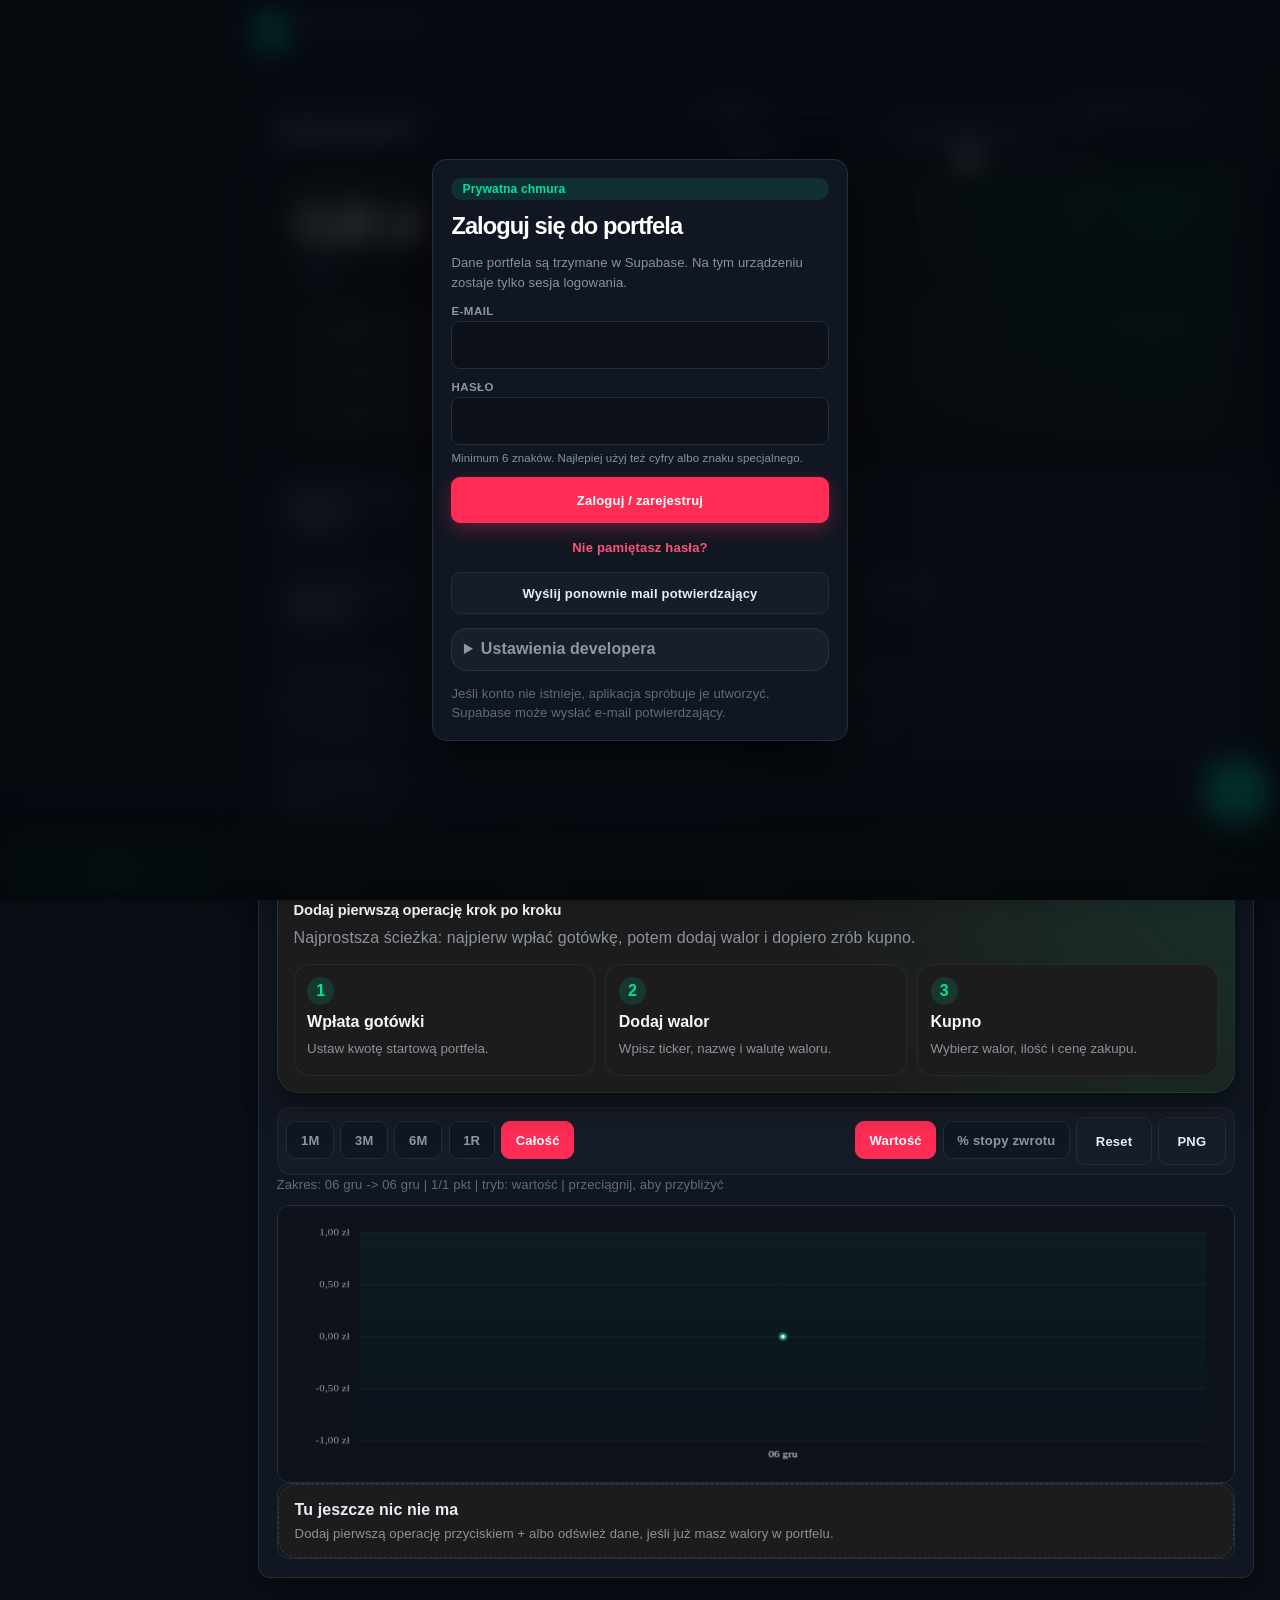
==== commit de3cf222: "Mobile: dark XTB skin to match the web (v1.2.28) - web/styles-xtb.css: same dark "trading platform" " ====
--- a/web/index.html
+++ b/web/index.html
@@ -36,6 +36,7 @@
       rel="stylesheet"
     />
     <link rel="stylesheet" href="styles.css" />
+    <link rel="stylesheet" href="styles-xtb.css" />
   </head>
   <body>
     <div class="backdrop" aria-hidden="true"></div>
--- a/web/styles-xtb.css
+++ b/web/styles-xtb.css
@@ -0,0 +1,477 @@
+/* =========================================================================
+   XTB-style desktop skin — dark, dense, pro trading look.
+   Loaded last so it becomes the default appearance. Overrides component
+   styles directly (not only CSS vars) so it wins regardless of theme class.
+   ========================================================================= */
+
+:root,
+body {
+  --xtb-bg: #0a0e15;
+  --xtb-bg-2: #0d121b;
+  --xtb-panel: #111722;
+  --xtb-panel-2: #161d2a;
+  --xtb-elev: #1b2330;
+  --xtb-border: #232d3e;
+  --xtb-border-soft: #1c2533;
+  --xtb-text: #e8eef7;
+  --xtb-muted: #8b97a9;
+  --xtb-faint: #5f6b7d;
+  --xtb-accent: #ff2d55;      /* XTB-style crimson */
+  --xtb-accent-2: #ff5277;
+  --xtb-pos: #1fc77c;         /* gains */
+  --xtb-neg: #ff4d61;         /* losses */
+  --xtb-radius: 12px;
+  --xtb-side-w: 232px;
+  --xtb-top-h: 64px;
+
+  /* The dashboard line chart is hand-drawn on canvas and reads these vars. Make them dark. */
+  --bg: #0a0e15;
+  --chart-primary: #1fc77c;
+  --chart-secondary: #ff2d55;
+  --chart-up: #1fc77c;
+  --chart-down: #ff4d61;
+  --chart-grid: rgba(255, 255, 255, 0.06);
+  --chart-axis: rgba(139, 151, 169, 0.85);
+  --chart-axis-strong: #aab4c4;
+  --chart-empty: #5f6b7d;
+  --chart-guide: rgba(255, 45, 85, 0.32);
+  --chart-selection-fill: rgba(31, 199, 124, 0.12);
+  --chart-selection-stroke: rgba(31, 199, 124, 0.40);
+  --chart-bg-top: rgba(31, 199, 124, 0.14);
+  --chart-bg-bottom: rgba(31, 199, 124, 0.00);
+  --chart-candle-guide: rgba(255, 45, 85, 0.30);
+  --chart-candle-bg-top: rgba(255, 45, 85, 0.06);
+  --chart-candle-bg-bottom: rgba(255, 45, 85, 0.00);
+}
+
+html,
+body {
+  background: var(--xtb-bg) !important;
+  color: var(--xtb-text) !important;
+}
+
+body {
+  font-family: "Space Grotesk", "Inter", "Segoe UI", sans-serif;
+  letter-spacing: 0.1px;
+}
+
+/* tabular numbers everywhere figures appear */
+.stat-card strong,
+table td,
+table th,
+.hero-stat-meta strong,
+.metric,
+.value,
+input,
+select {
+  font-variant-numeric: tabular-nums;
+  font-feature-settings: "tnum" 1;
+}
+
+/* ---------- Layout: left sidebar + top bar over main ---------------------- */
+
+.topbar {
+  position: fixed;
+  top: 0;
+  left: var(--xtb-side-w);
+  right: 0;
+  height: var(--xtb-top-h);
+  margin: 0;
+  padding: 0 22px;
+  display: flex;
+  align-items: center;
+  gap: 16px;
+  background: rgba(13, 18, 27, 0.86);
+  backdrop-filter: blur(10px);
+  border-bottom: 1px solid var(--xtb-border);
+  border-radius: 0;
+  z-index: 40;
+}
+
+.topbar h1,
+.brand {
+  font-size: 15px;
+  font-weight: 600;
+  color: var(--xtb-muted);
+  letter-spacing: 0.4px;
+}
+
+.tabs {
+  position: fixed;
+  top: 0;
+  left: 0;
+  bottom: 0;
+  width: var(--xtb-side-w);
+  flex-direction: column;
+  align-items: stretch;
+  gap: 2px;
+  margin: 0;
+  padding: 14px 12px;
+  background: linear-gradient(180deg, #0c111a 0%, #0a0e15 100%);
+  border-right: 1px solid var(--xtb-border);
+  overflow-y: auto;
+  z-index: 50;
+}
+
+/* brand block at top of the sidebar */
+.tabs::before {
+  content: "● Prywatny Portfel";
+  display: block;
+  padding: 8px 12px 18px;
+  margin-bottom: 6px;
+  font-size: 15px;
+  font-weight: 700;
+  letter-spacing: 0.3px;
+  color: var(--xtb-text);
+  border-bottom: 1px solid var(--xtb-border-soft);
+}
+.tabs::before { color: var(--xtb-accent); }
+
+.tab {
+  display: flex;
+  align-items: center;
+  gap: 11px;
+  width: 100%;
+  padding: 11px 13px;
+  margin: 0;
+  border: 0;
+  border-radius: 9px;
+  background: transparent;
+  color: var(--xtb-muted);
+  font-size: 13.5px;
+  font-weight: 500;
+  text-align: left;
+  cursor: pointer;
+  transition: background 0.15s, color 0.15s;
+  position: relative;
+}
+.tab:hover {
+  background: var(--xtb-panel);
+  color: var(--xtb-text);
+}
+.tab.active {
+  background: var(--xtb-panel-2);
+  color: #fff;
+}
+.tab.active::before {
+  content: "";
+  position: absolute;
+  left: -12px;
+  top: 8px;
+  bottom: 8px;
+  width: 3px;
+  border-radius: 0 3px 3px 0;
+  background: var(--xtb-accent);
+  box-shadow: 0 0 12px var(--xtb-accent);
+}
+.tab .tab-icon {
+  font-size: 14px;
+  opacity: 0.75;
+  width: 18px;
+  text-align: center;
+}
+.tab.active .tab-icon { opacity: 1; color: var(--xtb-accent-2); }
+
+.container,
+main.container {
+  margin: 0;
+  margin-left: var(--xtb-side-w);
+  padding: calc(var(--xtb-top-h) + 22px) 26px 40px;
+  max-width: none;
+  background: var(--xtb-bg);
+}
+
+/* ---------- Panels / cards ----------------------------------------------- */
+
+.panel,
+article.panel {
+  background: var(--xtb-panel);
+  border: 1px solid var(--xtb-border);
+  border-radius: var(--xtb-radius);
+  box-shadow: 0 1px 0 rgba(255, 255, 255, 0.02), 0 8px 28px rgba(0, 0, 0, 0.35);
+  backdrop-filter: none;
+}
+
+.panel-head h2 {
+  font-size: 18px;
+  font-weight: 600;
+  color: var(--xtb-text);
+}
+
+/* ---------- Stat cards ---------------------------------------------------- */
+
+.stat-card {
+  background: var(--xtb-panel-2);
+  border: 1px solid var(--xtb-border-soft);
+  border-radius: var(--xtb-radius);
+}
+.stat-card p {
+  color: var(--xtb-muted);
+  text-transform: uppercase;
+  font-size: 11px;
+  letter-spacing: 0.7px;
+}
+.stat-card strong {
+  color: var(--xtb-text);
+  font-weight: 700;
+}
+
+.stat-card-hero {
+  background:
+    radial-gradient(120% 140% at 0% 0%, rgba(255, 45, 85, 0.14), transparent 55%),
+    linear-gradient(180deg, #161d2a 0%, #10151f 100%);
+  border: 1px solid #2a3650;
+  position: relative;
+  overflow: hidden;
+}
+.stat-card-hero::after {
+  content: "";
+  position: absolute;
+  left: 0; right: 0; top: 0;
+  height: 2px;
+  background: linear-gradient(90deg, var(--xtb-accent), transparent 70%);
+}
+.stat-card-hero strong {
+  font-size: 34px;
+  letter-spacing: -0.5px;
+}
+.hero-stat-meta span { color: var(--xtb-muted); }
+.hero-stat-meta strong { color: var(--xtb-text); }
+
+/* gains / losses coloring (engine toggles these classes / inline colors) */
+.value-positive,
+.positive,
+.trend-up,
+[data-trend="up"] strong { color: var(--xtb-pos) !important; }
+.value-negative,
+.negative,
+.trend-down,
+[data-trend="down"] strong { color: var(--xtb-neg) !important; }
+
+.stat-card-trend strong { font-size: 20px; }
+
+/* ---------- Buttons ------------------------------------------------------- */
+
+.btn {
+  border-radius: 9px;
+  font-weight: 600;
+  font-size: 13px;
+  letter-spacing: 0.2px;
+  border: 1px solid transparent;
+  background: var(--xtb-accent);
+  color: #fff;
+  box-shadow: 0 6px 18px rgba(255, 45, 85, 0.28);
+  transition: transform 0.08s, filter 0.15s, background 0.15s;
+}
+.btn:hover { filter: brightness(1.08); }
+.btn:active { transform: translateY(1px); }
+
+.btn.secondary,
+button.secondary {
+  background: var(--xtb-panel-2);
+  color: var(--xtb-text);
+  border: 1px solid var(--xtb-border);
+  box-shadow: none;
+}
+.btn.secondary:hover {
+  background: var(--xtb-elev);
+  border-color: #2e3a4f;
+}
+
+/* segmented chart controls */
+.chart-range-btn,
+.chart-mode-btn {
+  background: var(--xtb-panel) !important;
+  border: 1px solid var(--xtb-border) !important;
+  color: var(--xtb-muted) !important;
+  box-shadow: none !important;
+  font-weight: 600;
+}
+.chart-range-btn.active,
+.chart-mode-btn.active {
+  background: var(--xtb-accent) !important;
+  color: #fff !important;
+  border-color: var(--xtb-accent) !important;
+}
+
+/* ---------- Inputs / selects (no flat "static" fields) ------------------- */
+
+input,
+select,
+textarea {
+  background: #0c1119 !important;
+  color: var(--xtb-text) !important;
+  border: 1px solid var(--xtb-border) !important;
+  border-radius: 9px !important;
+  transition: border-color 0.15s, box-shadow 0.15s;
+}
+input:focus,
+select:focus,
+textarea:focus {
+  outline: none !important;
+  border-color: var(--xtb-accent) !important;
+  box-shadow: 0 0 0 3px rgba(255, 45, 85, 0.16) !important;
+}
+.control span,
+label span { color: var(--xtb-muted); }
+
+/* ---------- Tables (dense, sticky header, hover, right-aligned numbers) --- */
+
+.chart-wrap {
+  background: #0d121b;
+  border: 1px solid var(--xtb-border);
+  border-radius: var(--xtb-radius);
+  padding: 8px;
+}
+.chart-wrap canvas { background: transparent; }
+
+.table-wrap { border-radius: var(--xtb-radius); overflow: auto; border: 1px solid var(--xtb-border); }
+table { border-collapse: collapse; width: 100%; }
+table thead th {
+  position: sticky;
+  top: 0;
+  background: #0e131d;
+  color: var(--xtb-muted);
+  text-transform: uppercase;
+  font-size: 11px;
+  letter-spacing: 0.6px;
+  font-weight: 600;
+  padding: 11px 14px;
+  border-bottom: 1px solid var(--xtb-border);
+  z-index: 1;
+}
+table tbody td {
+  padding: 11px 14px;
+  border-bottom: 1px solid var(--xtb-border-soft);
+  color: var(--xtb-text);
+  font-size: 13px;
+}
+table tbody tr { transition: background 0.12s; }
+table tbody tr:hover { background: rgba(255, 255, 255, 0.025); }
+table tbody tr:last-child td { border-bottom: 0; }
+/* numeric columns lean right and use tabular figures (heuristic: cells after the 2nd) */
+table td[data-label]:not(:first-child):not(:nth-child(2)) { text-align: right; }
+
+/* ---------- Badges / hints / misc ---------------------------------------- */
+
+.badge { border-radius: 6px; font-weight: 600; font-size: 11px; }
+.badge.ok { background: rgba(31, 199, 124, 0.16); color: var(--xtb-pos); }
+.badge.off { background: rgba(255, 77, 97, 0.16); color: var(--xtb-neg); }
+
+.hint, .stat-card-meta { color: var(--xtb-faint); }
+
+/* Hide the bottom status/footer bar (Supabase hint + "Zalogowano/Wysłano" + "Wyczyść wszystkie
+   dane"). app.js un-hides it after login; force it gone for good, demo included. */
+.footer { display: none !important; }
+
+.empty-hero, .onboarding-card {
+  background: var(--xtb-panel-2);
+  border: 1px dashed var(--xtb-border);
+  border-radius: var(--xtb-radius);
+}
+.empty-kicker { color: var(--xtb-accent-2); }
+.onboarding-step { background: var(--xtb-panel); border: 1px solid var(--xtb-border); color: var(--xtb-text); }
+.onboarding-step strong { color: var(--xtb-accent); }
+
+/* topbar chips */
+.topbar-actions .chip,
+.cloud-account-chip,
+.topbar select {
+  background: var(--xtb-panel-2);
+  border: 1px solid var(--xtb-border);
+  border-radius: 8px;
+  color: var(--xtb-text);
+}
+
+/* modal / overlay surfaces */
+.overlay, .sheet, .modal, .cloud-auth-card, [id$="Overlay"] .card {
+  background: var(--xtb-panel) !important;
+  border: 1px solid var(--xtb-border) !important;
+  border-radius: 14px !important;
+}
+
+/* Login / cloud-auth overlay: make the buttons red so they match the app (were blue). */
+.cloud-auth-overlay { background: rgba(5, 8, 13, 0.78) !important; }
+.cloud-auth-overlay .cloud-auth-card { background: var(--xtb-panel) !important; }
+/* kicker was blue — recolor to the app's red accent */
+.cloud-auth-overlay .eyebrow { color: var(--xtb-accent) !important; }
+
+.cloud-auth-overlay .btn {
+  background: var(--xtb-accent) !important;
+  color: #fff !important;
+  border: 1px solid var(--xtb-accent) !important;
+  box-shadow: 0 6px 18px rgba(255, 45, 85, 0.30) !important;
+}
+.cloud-auth-overlay .btn:hover { filter: brightness(1.08); }
+
+/* secondary (Wyślij ponownie / Zamknij): dark ghost with red hover, matches the app */
+.cloud-auth-overlay .btn.secondary {
+  background: var(--xtb-panel-2) !important;
+  color: var(--xtb-text) !important;
+  border: 1px solid var(--xtb-border) !important;
+  box-shadow: none !important;
+}
+.cloud-auth-overlay .btn.secondary:hover {
+  border-color: var(--xtb-accent) !important;
+  color: #fff !important;
+}
+
+/* "Nie pamiętasz hasła?" link → red text */
+.cloud-auth-overlay .btn.link {
+  background: transparent !important;
+  color: var(--xtb-accent-2) !important;
+  border: 0 !important;
+  box-shadow: none !important;
+  text-decoration: none;
+}
+.cloud-auth-overlay .btn.link:hover { color: #fff !important; text-decoration: underline; }
+
+/* scrollbar */
+*::-webkit-scrollbar { width: 10px; height: 10px; }
+*::-webkit-scrollbar-thumb { background: #222c3c; border-radius: 6px; }
+*::-webkit-scrollbar-thumb:hover { background: #2e3a4f; }
+*::-webkit-scrollbar-track { background: transparent; }
+
+/* Recolor the green UI accent (active/selected options, focus rings, toggles, checkboxes) to red
+   across every view (Operacje, Raporty, Wygląd...). The app's green came from --brand / --accent.
+   P/L GAINS keep green via --brand-strong (standard: green = up), losses use the bright red. */
+:root,
+body {
+  --brand: var(--xtb-accent) !important;
+  --accent: var(--xtb-accent) !important;
+  --brand-strong: var(--xtb-pos) !important;          /* gains stay green */
+  --danger: var(--xtb-neg) !important;                /* losses brighter red on dark */
+  --line-strong: #2e3a4f !important;
+  --chart-selection-fill: rgba(255, 45, 85, 0.12) !important;
+  --chart-selection-stroke: rgba(255, 45, 85, 0.42) !important;
+}
+
+/* native checkbox/radio/range turn the OS accent (was green) red */
+input[type="checkbox"],
+input[type="radio"],
+input[type="range"],
+select,
+progress { accent-color: var(--xtb-accent); }
+
+/* selected/active option cards & segmented items → red border + glow */
+.appearance-card.active,
+.report-card.active,
+.is-active,
+[aria-selected="true"],
+.selected { border-color: var(--xtb-accent) !important; }
+
+/* responsive: collapse sidebar to top bar on narrow screens */
+@media (max-width: 900px) {
+  .tabs {
+    position: static;
+    width: auto;
+    flex-direction: row;
+    overflow-x: auto;
+    border-right: 0;
+    border-bottom: 1px solid var(--xtb-border);
+  }
+  .tabs::before { display: none; }
+  .tab.active::before { display: none; }
+  .topbar { position: static; left: 0; }
+  .container, main.container { margin-left: 0; padding: 18px; }
+}
